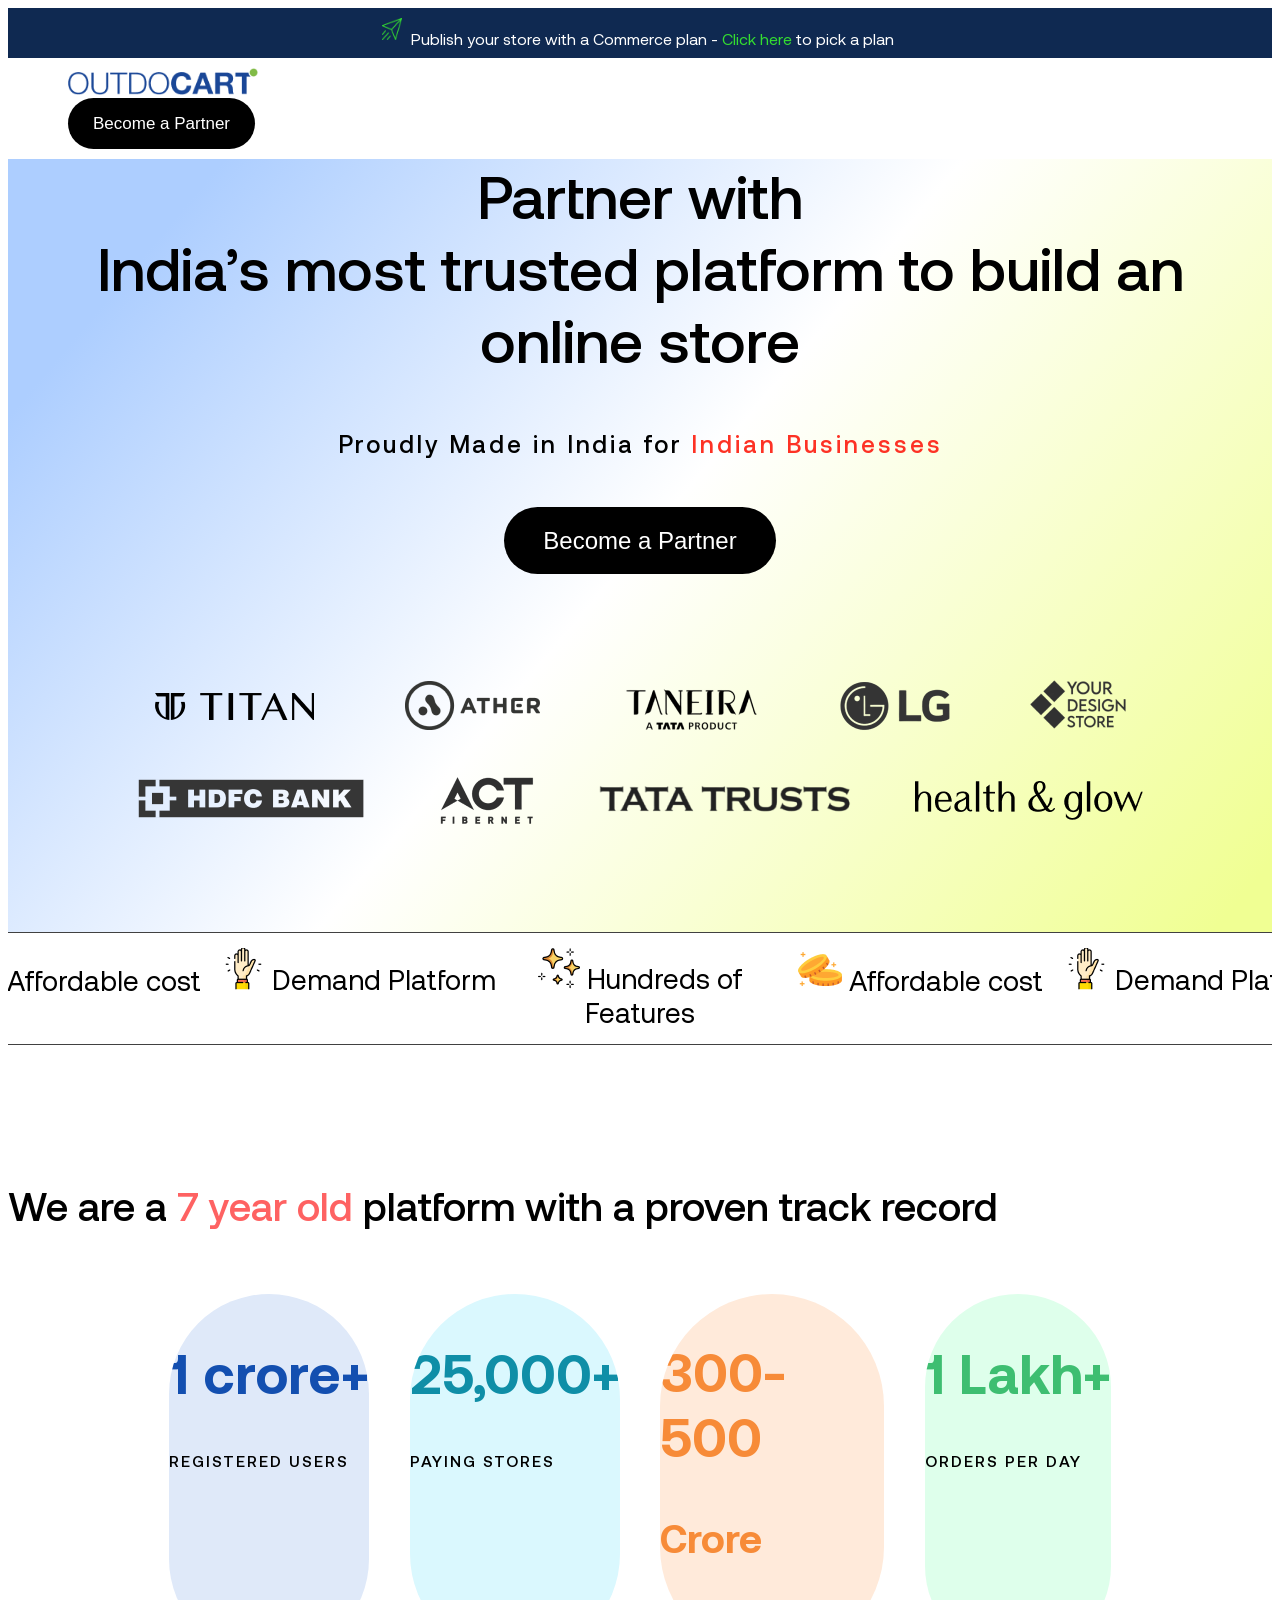
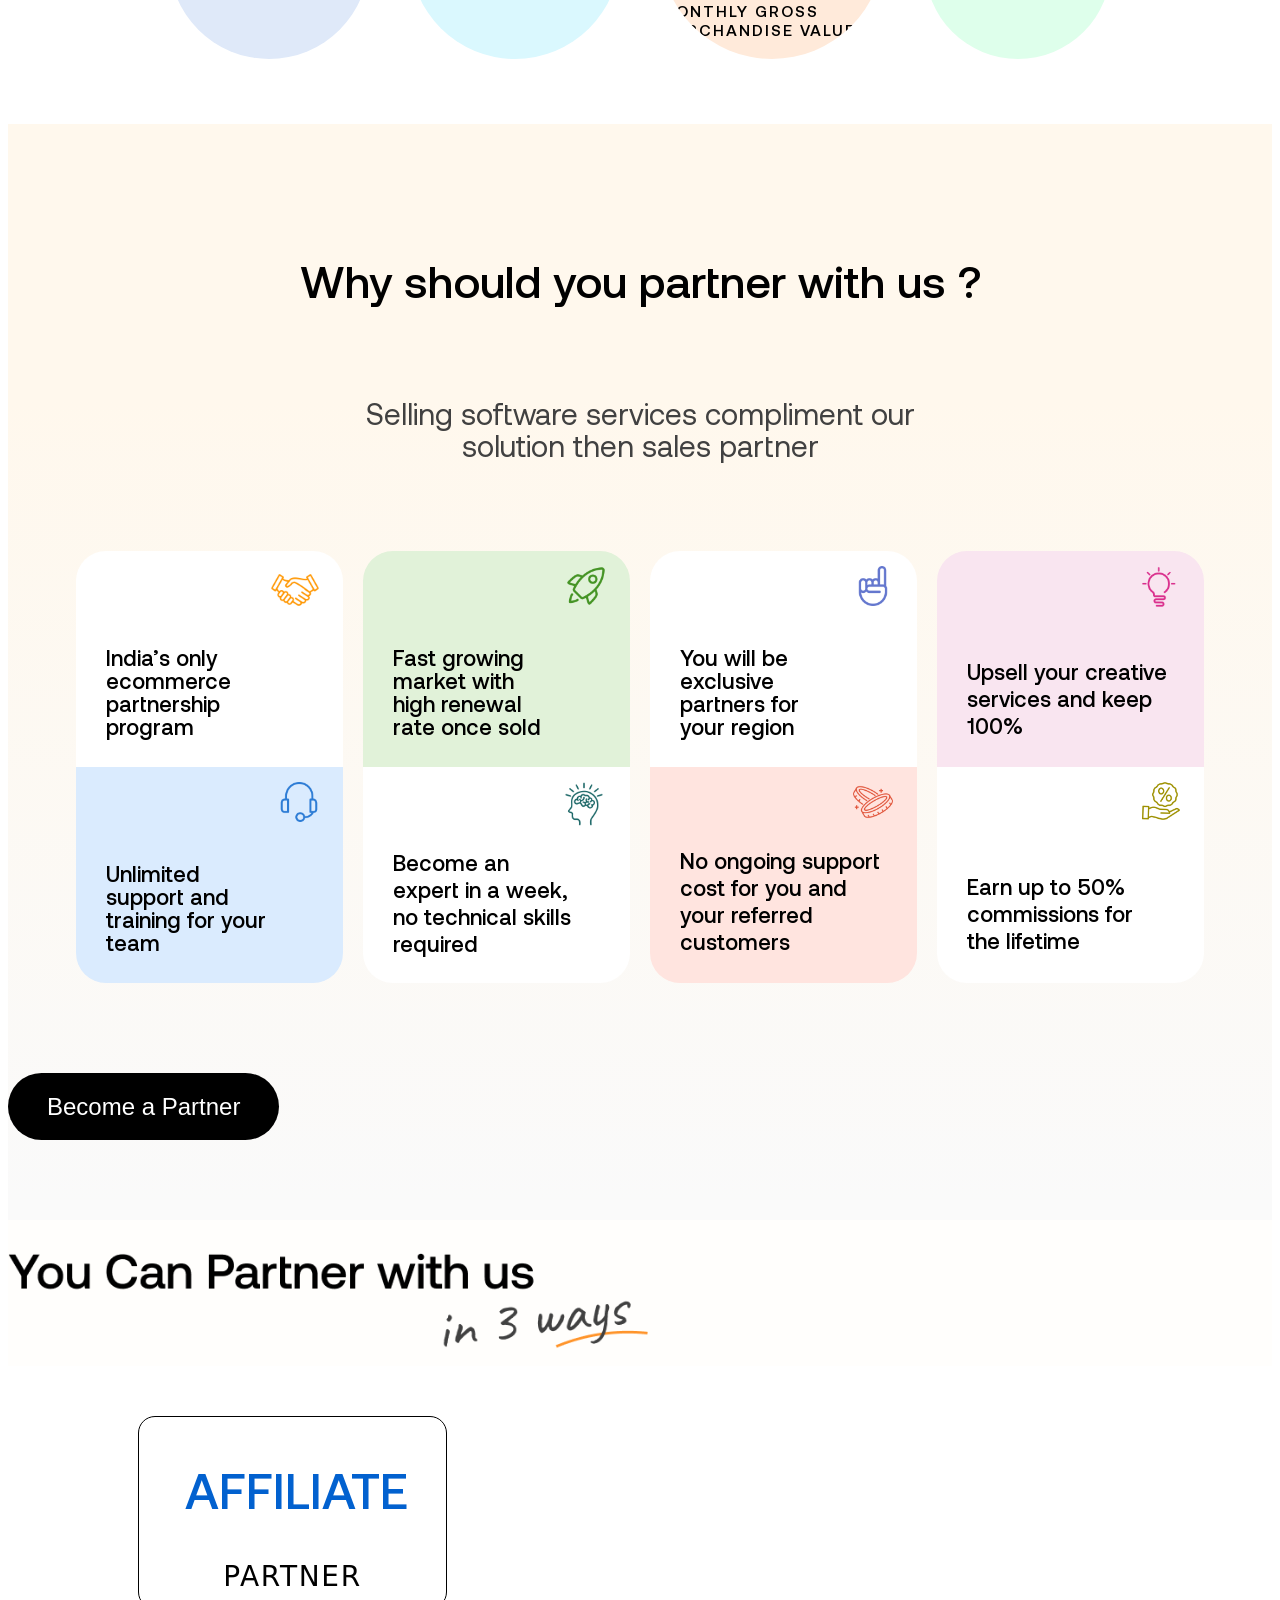
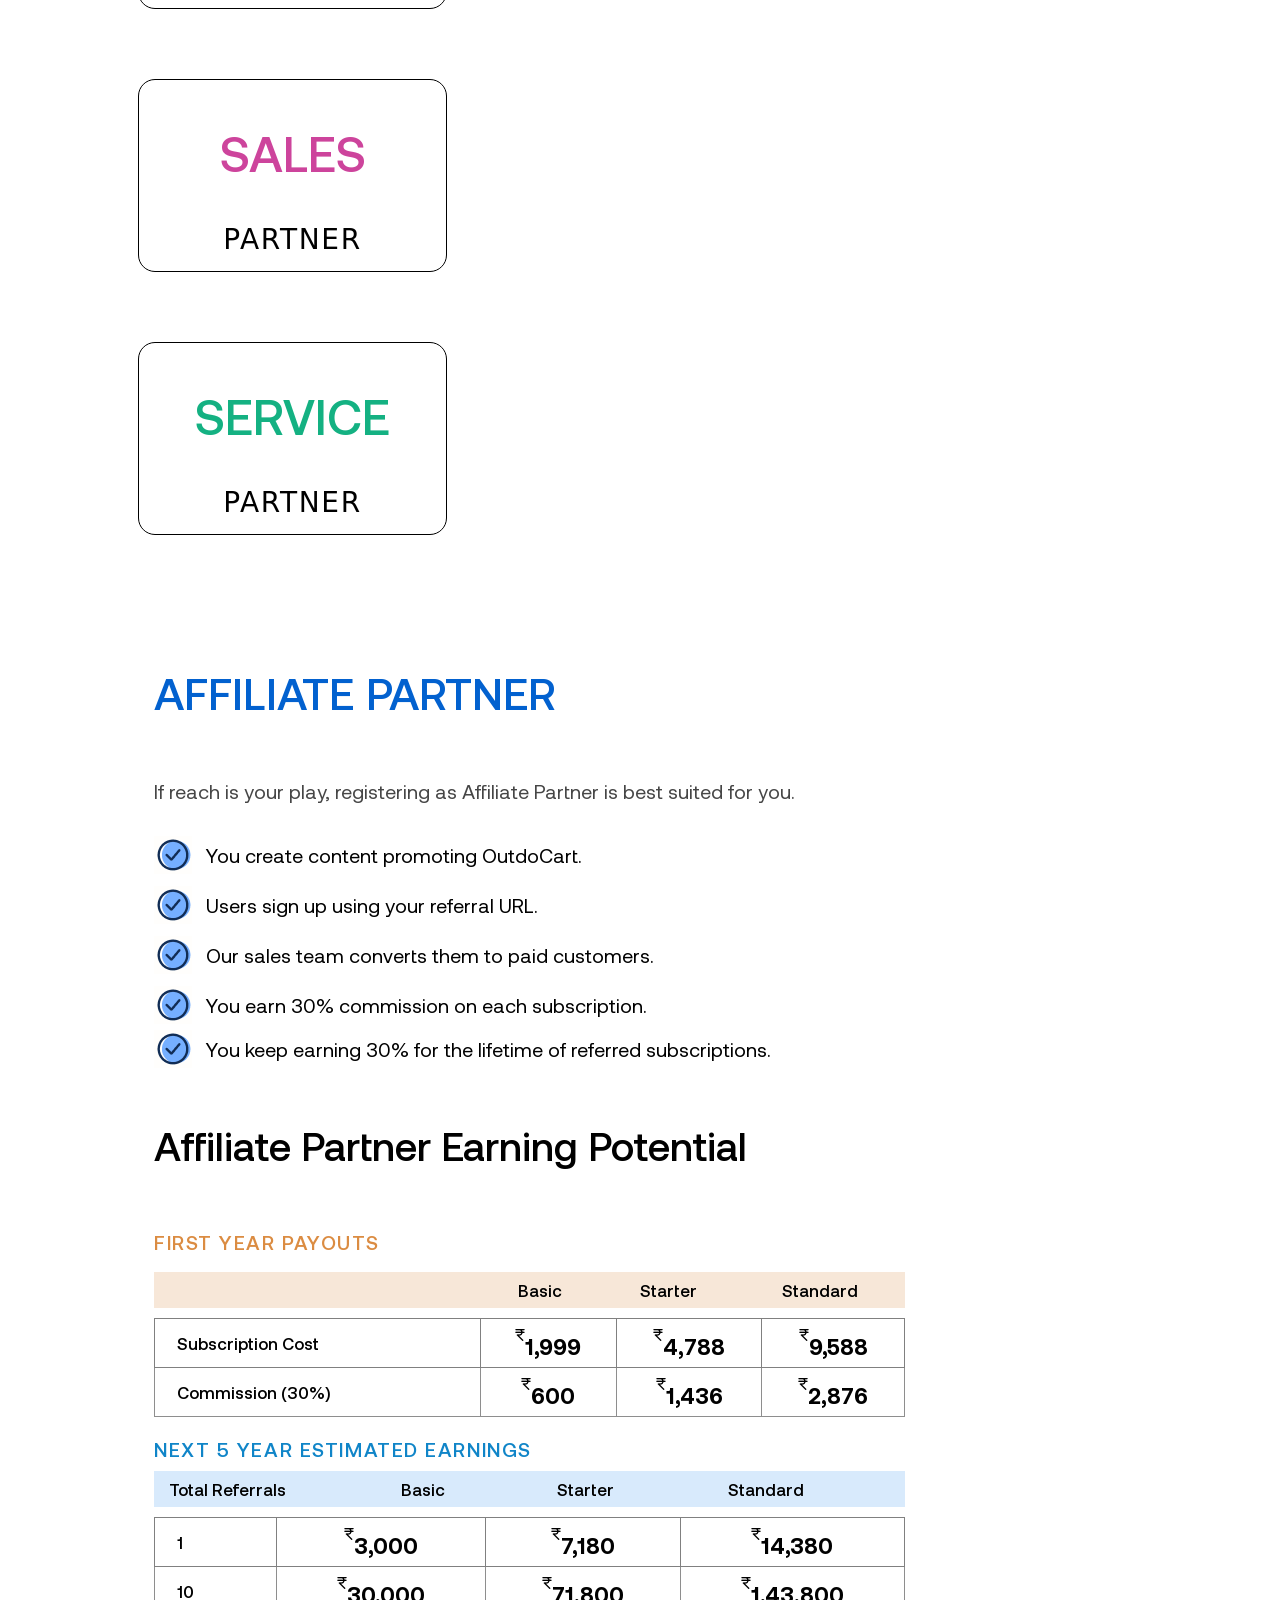
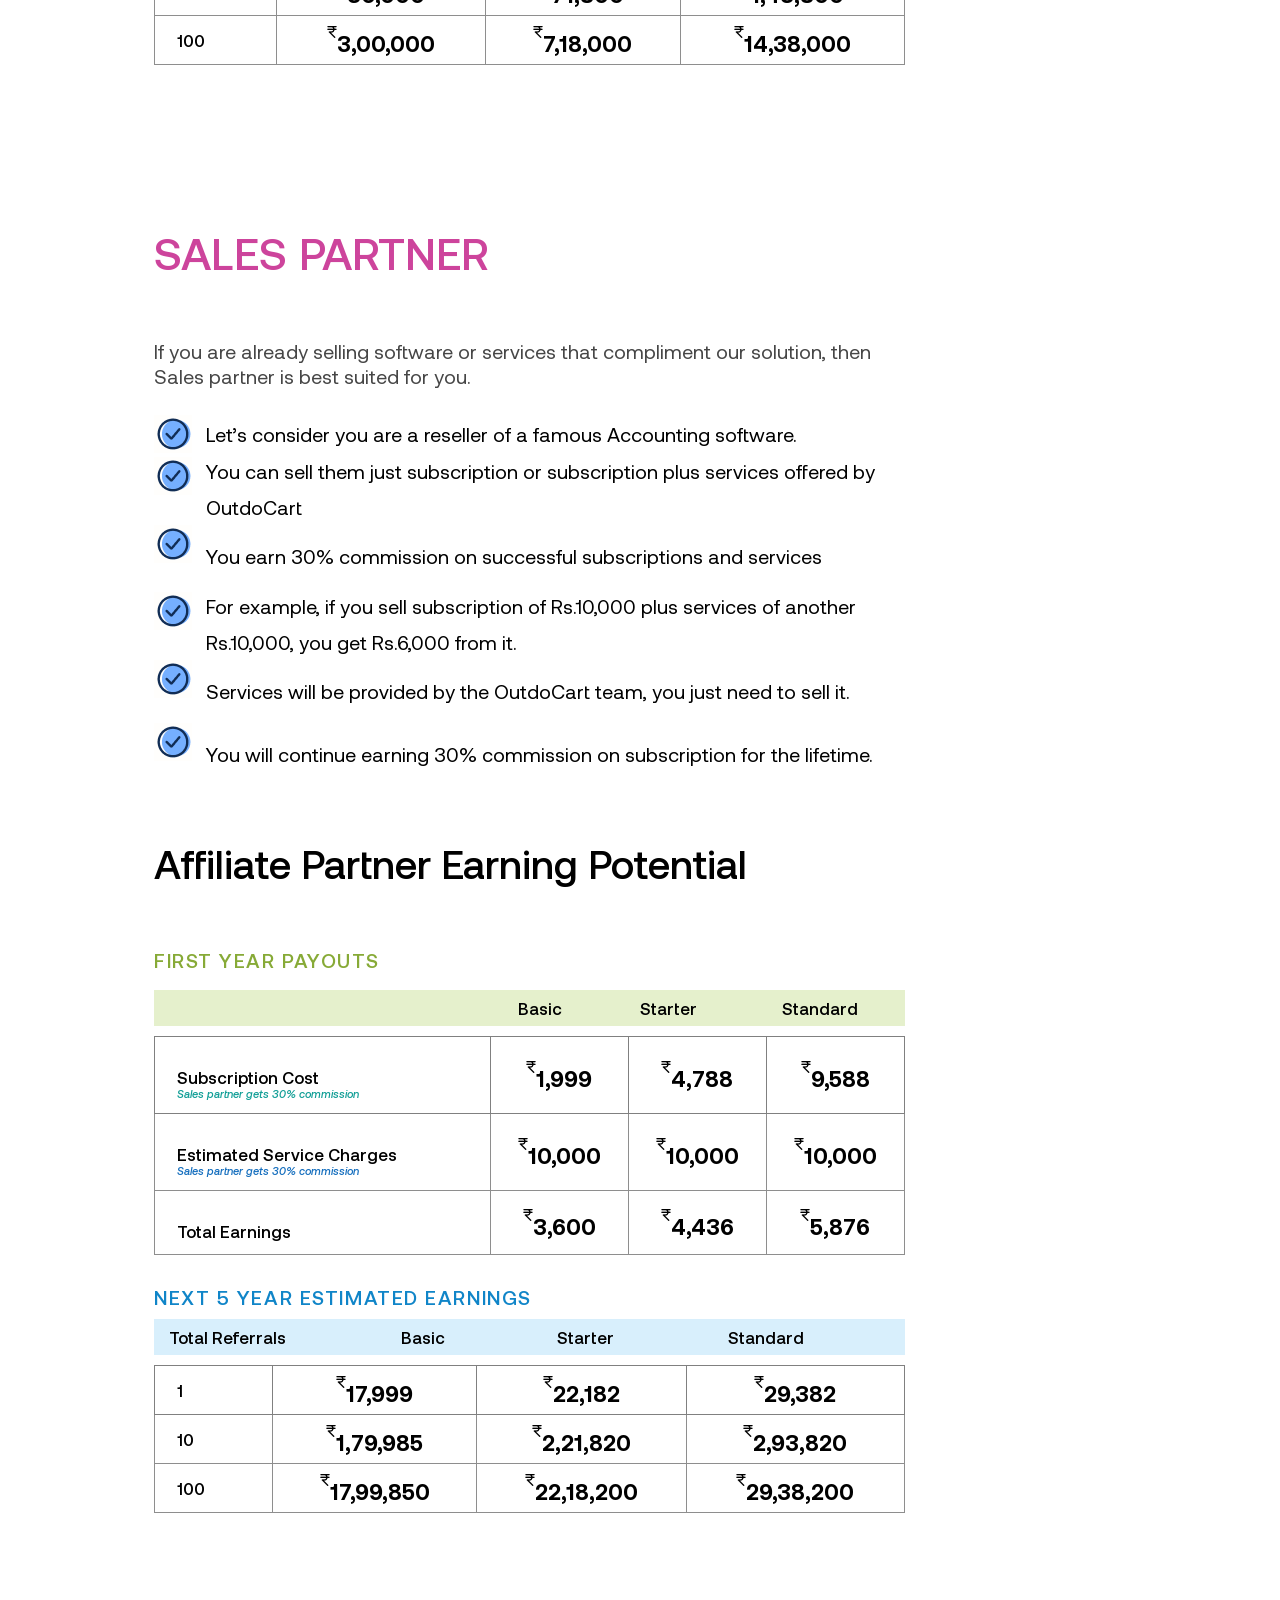
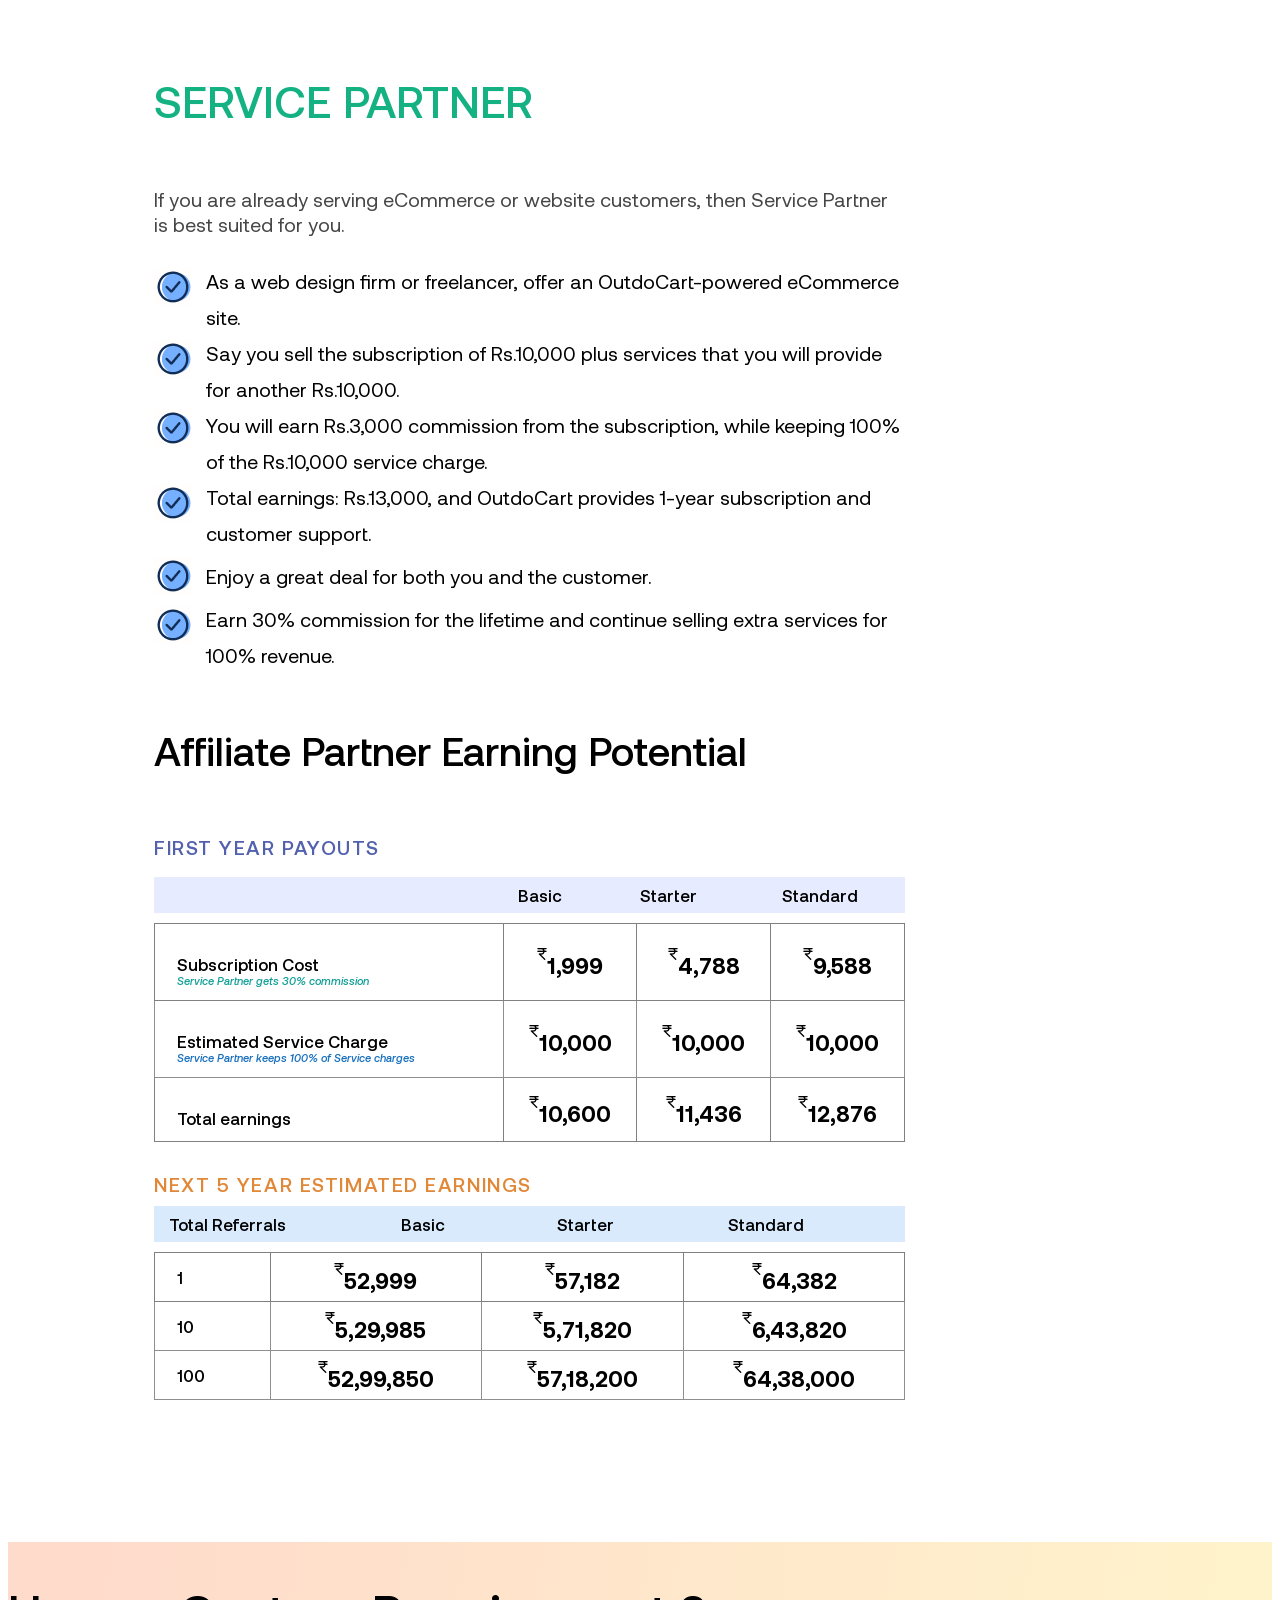
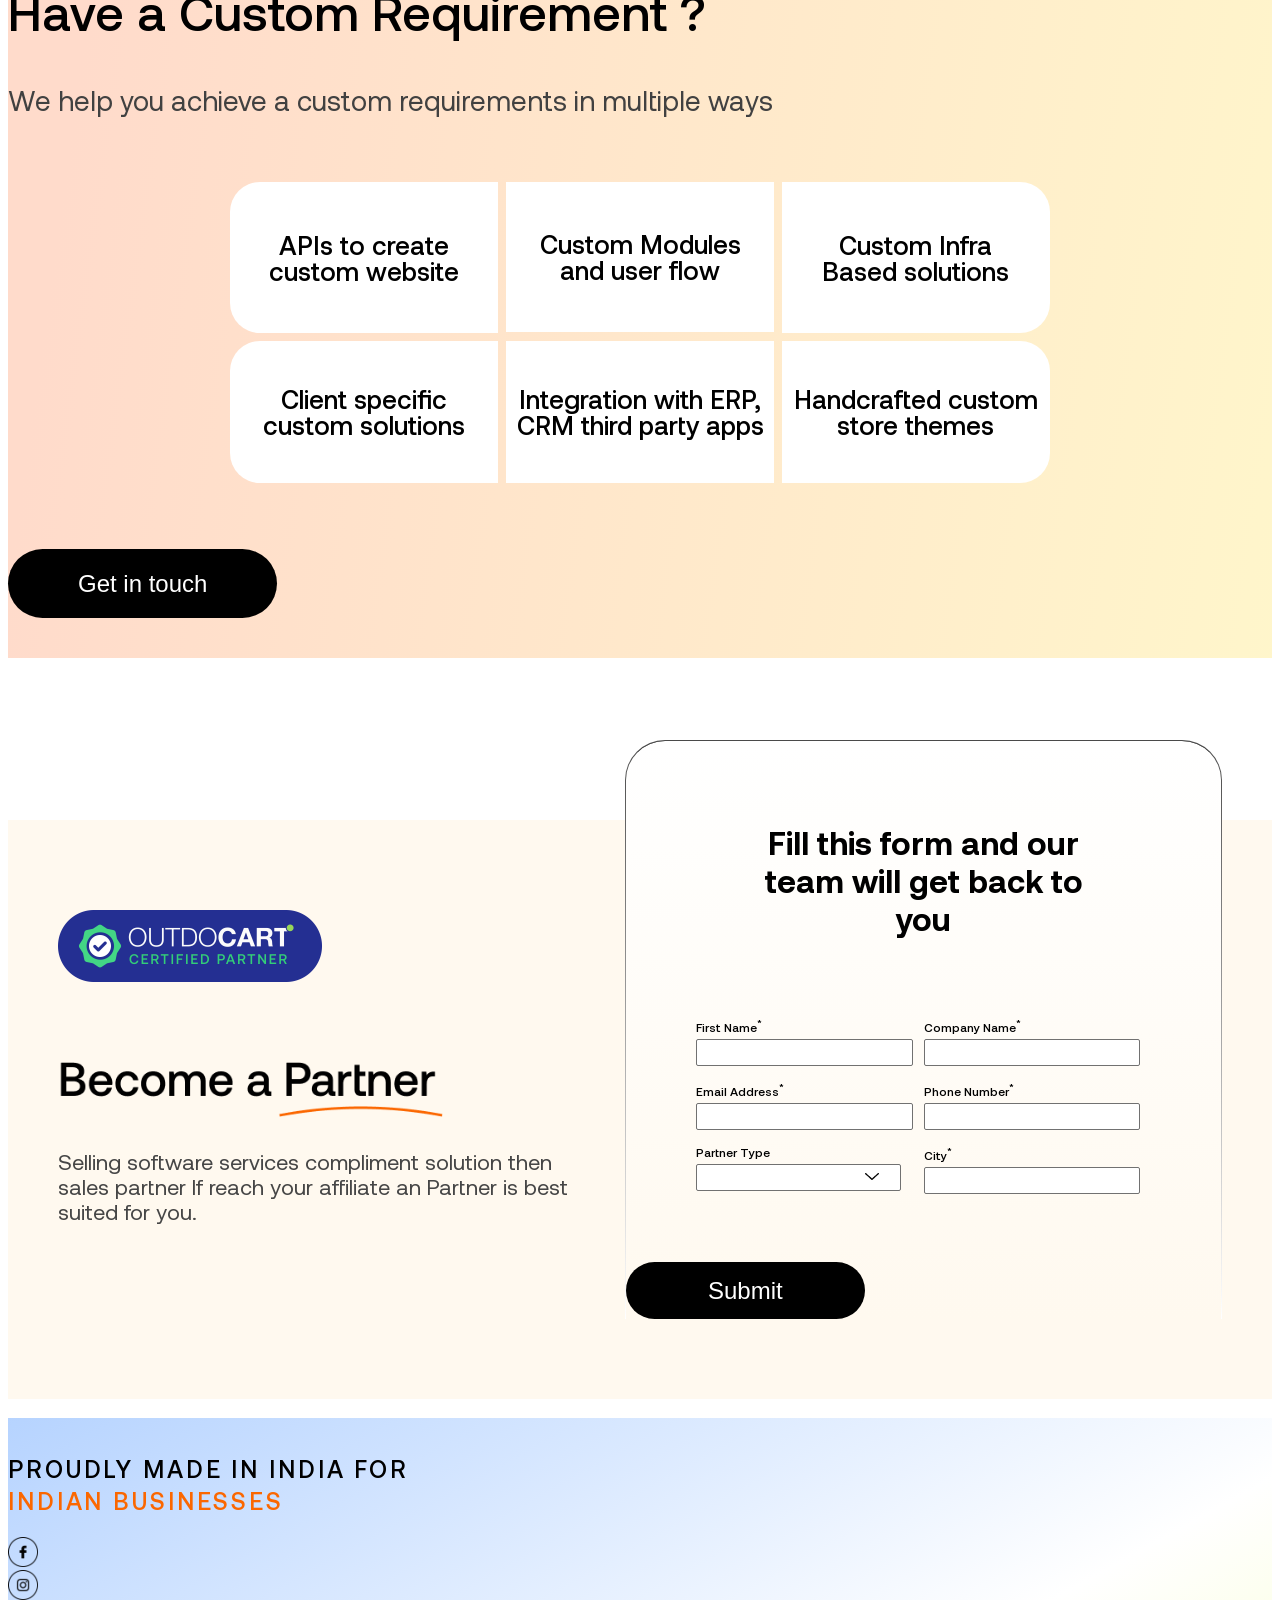
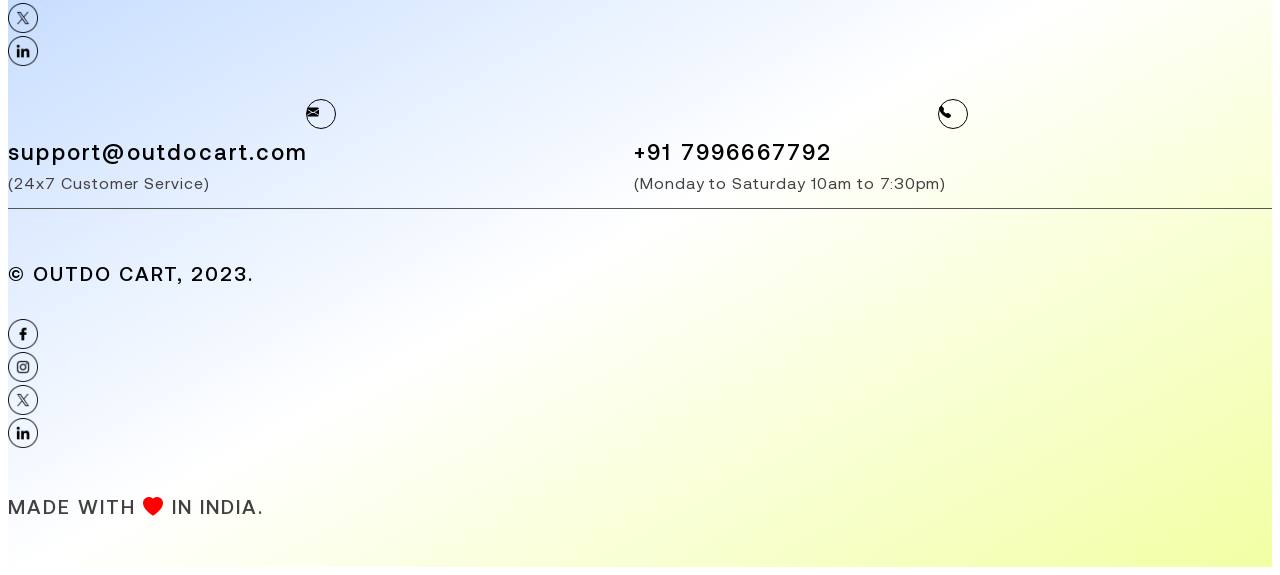
==== index.html @ 0953c03b "rename index file" ====
<!DOCTYPE html>
<html>
  <head>
    <meta charset="utf-8" />
    <meta name="viewport" content="width=device-width, initial-scale=1" />
    <title>Pricing - OUTDOCART-3</title>
    <link href="https://outdocart.com/css/bootstrap.min.css" rel="stylesheet" />
    <link
      rel="stylesheet"
      type="text/css"
      href="assets/fonts/Aeonik/Aeonik-Font.css"
    />
    <link
      href="https://fonts.googleapis.com/css2?family=Caveat:wght@400;500&display=swap"
      rel="stylesheet"
    />
    <link href="assets/css/fonts.css" rel="stylesheet" />
    <link href="assets/css/partner.css" rel="stylesheet" />
    <link
      rel="stylesheet"
      href="https://cdn.jsdelivr.net/npm/bootstrap-icons@1.10.5/font/bootstrap-icons.css"
    />
    <link
      rel="stylesheet"
      href="https://cdn.jsdelivr.net/npm/swiper@11/swiper-bundle.min.css"
    />
    <script src="https://cdnjs.cloudflare.com/ajax/libs/jquery/3.2.1/jquery.min.js"></script>

    <script
      src="https://cdn.jsdelivr.net/npm/bootstrap@5.3.2/dist/js/bootstrap.bundle.min.js"
      integrity="sha384-C6RzsynM9kWDrMNeT87bh95OGNyZPhcTNXj1NW7RuBCsyN/o0jlpcV8Qyq46cDfL"
      crossorigin="anonymous"
    ></script>
    <script src="https://outdocart.com/js/popper.min.js"></script>
    <script src="https://outdocart.com/js/bootstrap.min.js"></script>
    <script src="https://ajax.googleapis.com/ajax/libs/jquery/3.7.1/jquery.min.js"></script>
    <script src="assets/js/partner.js"></script>
  </head>

  <body class="topFlashSaleVisible">
    <header class="topBarOffer">
      <div class="container mx-auto">
        <span class="txt-cnt">
          <img src="assets/img/top-bar-icon.png" alt="" />
          Publish your store with a Commerce plan -
          <a href="#" style="color: #34de30"> Click here</a>
          to pick a plan
        </span>
        <span class="txt-cnt-2">
          <svg
            xmlns="http://www.w3.org/2000/svg"
            width="16"
            height="16"
            fill="currentColor"
            class="bi bi-send"
            viewBox="0 0 16 16"
            style="color: #34de30; margin: 0px 10px"
          >
            <path
              d="M15.854.146a.5.5 0 0 1 .11.54l-5.819 14.547a.75.75 0 0 1-1.329.124l-3.178-4.995L.643 7.184a.75.75 0 0 1 .124-1.33L15.314.037a.5.5 0 0 1 .54.11ZM6.636 10.07l2.761 4.338L14.13 2.576 6.636 10.07Zm6.787-8.201L1.591 6.602l4.339 2.76 7.494-7.493Z"
            />
          </svg>
          Publish your store -
          <a href="#" style="color: #34de30">Click here</a> to pick a plan
        </span>
      </div>
    </header>

    <section class="container mx-auto">
      <div class="headWrap">
        <div class="main-logo row justify-content-between align-items-center">
          <div class="">
            <a href="https://outdocart.com" class="logo">
              <img src="assets/img/logo.png" alt="OUTDOCART" />
            </a>
          </div>
          <a href="#">
            <button class="become-a-partner-btn">Become a Partner</button>
          </a>
        </div>
      </div>
    </section>

    <section class="text-center heros">
      <div class="banner-content container mx-auto">
        <div class="pt-md-5 pt-3">
          <h1 class="text-uppercase top-banner-content">
            Partner with <br />
            India’s most trusted platform to build an online store
          </h1>
        </div>
        <div class="banner-small-content col-lg-12 mx-auto">
          <p class="text-uppercase">
            Proudly Made in India for
            <span style="color: #fd3225">Indian Businesses</span>
          </p>
        </div>
        <div class="d-grid gap-2 d-sm-flex justify-content-sm-center">
          <button class="become-a-partner-banner-btn">Become a Partner</button>
        </div>

        <div class="sponsor-logos desktop-icons">
          <img src="assets/img/Logos.png" alt="" />
        </div>
        <div class="mobile-icons">
          <img src="assets/img/mobile-logos.png" alt="" />
        </div>
      </div>
    </section>

    <section>
      <div class="mySwiper swiper">
        <div class="swiper-wrapper">
          <div class="swiper-slide align-items-center">
            <img src="assets/img/slide (3).png" alt="" />

            <span>Demand Platform</span>
          </div>
          <div class="swiper-slide">
            <img src="assets/img/slide (2).png" alt="" />
            <span>Hundreds of Features</span>
          </div>
          <div class="swiper-slide">
            <img src="assets/img/slide (1).png" alt="" class="pl-[10px]" />
            <span>Affordable cost</span>
          </div>
          <div class="swiper-slide align-items-center">
            <img src="assets/img/slide (3).png" alt="" />

            <span>Demand Platform</span>
          </div>
          <div class="swiper-slide">
            <img src="assets/img/slide (2).png" alt="" />
            <span>Hundreds of Features</span>
          </div>
          <div class="swiper-slide">
            <img src="assets/img/slide (1).png" alt="" class="pl-[10px]" />
            <span>Affordable cost</span>
          </div>
          <div class="swiper-slide align-items-center">
            <img src="assets/img/slide (3).png" alt="" />

            <span>Demand Platform</span>
          </div>
          <div class="swiper-slide">
            <img src="assets/img/slide (2).png" alt="" />
            <span>Hundreds of Features</span>
          </div>
          <div class="swiper-slide">
            <img src="assets/img/slide (1).png" alt="" class="w-[260px]" />
            <span>Affordable cost</span>
          </div>
        </div>
      </div>
    </section>

    <section class="container mx-auto">
      <div
        class="track-record text-center main-title d-flex justify-content-center"
      >
        <h2>
          We are a <span style="color: #fe6262">7 year old</span> platform with
          a proven track record
        </h2>
      </div>
      <div class="desktop-label">
        <div class="circles d-flex justify-content-evenly">
          <div class="main-circle text-center col-3">
            <div class="circle-1 align-self-center">
              <h2>1 crore+</h2>
              <span>REGISTERED USERS</span>
            </div>
          </div>
          <div
            class="main-circle text-center col-3"
            style="background-color: #daf8fe"
          >
            <div class="circle-2 align-self-center">
              <h2>25,000+</h2>
              <span>PAYING STORES</span>
            </div>
          </div>
          <div
            class="main-circle text-center col-3"
            style="background-color: #ffeada"
          >
            <div class="circle-3 align-self-center">
              <h2>300-500</h2>
              <p>Crore</p>
              <span>monthly Gross merchandise value</span>
            </div>
          </div>
          <div
            class="main-circle text-center col-3"
            style="background-color: #deffeb"
          >
            <div class="circle-4 align-self-center">
              <h2>1 Lakh+</h2>
              <span>ORDERS PER DAY</span>
            </div>
          </div>
        </div>
      </div>

      <div class="mobile-label1">
        <div class="round-1">
          <div>
            <img src="assets/img/users.png" alt="" />
          </div>
          <div>
            <img src="assets/img/value.png" alt="" />
          </div>
        </div>
        <div class="round-2">
          <div>
            <img src="assets/img/paying-store.png" alt="" />
          </div>
          <div>
            <img src="assets/img/per-day.png" alt="" />
          </div>
        </div>
      </div>
    </section>

    <section class="main-partner-section">
      <div class="container">
        <div class="partner-content">
          <div class="partner-main">
            <h4>Why should you partner with us ?</h4>
          </div>
          <div class="partner-description">
            <p>
              Selling software services compliment our solution then sales
              partner
            </p>
          </div>
        </div>
        <div class="main-partner desktop-label">
          <div class="deal-service">
            <div class="mask-logo">
              <img src="assets/img/Mask.svg" alt="" />
            </div>
            <div class="e-commerce-content">
              <p>India’s only ecommerce partnership program</p>
            </div>
          </div>
          <div class="rocket-service">
            <div class="mask-logo">
              <img src="assets/img/rocket.svg" alt="" />
            </div>
            <div class="e-commerce-content">
              <p>Fast growing market with high renewal rate once sold</p>
            </div>
          </div>
          <div class="number-one-service">
            <div class="mask-logo">
              <img src="assets/img/one-number.svg" alt="" />
            </div>
            <div class="e-commerce-content">
              <p>You will be exclusive partners for your region</p>
            </div>
          </div>
          <div class="creative-service">
            <div class="mask-logo">
              <img src="assets/img/creative.svg" alt="" />
            </div>
            <div class="creative-content">
              <p>Upsell your creative services and keep 100%</p>
            </div>
          </div>
          <div class="support-service">
            <div class="mask-logo">
              <img src="assets/img/support.svg" alt="" />
            </div>
            <div class="e-commerce-content">
              <p>Unlimited support and training for your team</p>
            </div>
          </div>
          <div class="mindset-service">
            <div class="mask-logo">
              <img src="assets/img/mindset.svg" alt="" />
            </div>
            <div class="mindset-content">
              <p>Become an expert in a week, no technical skills required</p>
            </div>
          </div>
          <div class="coin-service">
            <div class="mask-logo">
              <img src="assets/img/coin.svg" alt="" />
            </div>
            <div class="coin-content">
              <p>No ongoing support cost for you and your referred customers</p>
            </div>
          </div>
          <div class="offer-service">
            <div class="mask-logo">
              <img src="assets/img/offer.svg" alt="" />
            </div>
            <div class="offer-content">
              <p>Earn up to 50% commissions for the lifetime</p>
            </div>
          </div>
        </div>

        <div class="mobile-label2 flex">
          <div>
            <div class="partnership-program">
              <img src="assets/img/01.png" alt="" />
            </div>
            <div class="fast-growing">
              <img src="assets/img/3.png" alt="" />
            </div>
            <div class="training">
              <img src="assets/img/5.png" alt="" />
            </div>
            <div class="coin-cost">
              <img src="assets/img/7.png" alt="" />
            </div>
          </div>
          <div>
            <div class="upsell">
              <img src="assets/img/02.png" alt="" />
            </div>
            <div class="rejoin">
              <img src="assets/img/4.png" alt="" />
            </div>
            <div class="skill">
              <img src="assets/img/6.png" alt="" />
            </div>
            <div class="commision">
              <img src="assets/img/8.png" alt="" />
            </div>
          </div>
        </div>
        <div
          class="universal-btn d-grid gap-2 d-flex justify-content-center w-100"
        >
          <button class="become-a-partner-banner-btn">Become a Partner</button>
        </div>
      </div>
    </section>

    <section>
      <div class="sticky-top main-paretner-title">
        <div class="container mx-auto d-flex justify-content-center">
          <div class="partner-title">
            <img src="assets/img/Partner.png" alt="" />
          </div>
        </div>
      </div>
      <section class="main-partner-category-outer">
        <div class="container">
          <div class="main-partner-category">
            <nav>
              <ul class="buttons">
                <li>
                  <a href="#section-1" class="active">
                    <div class="main-btn select-1">
                      <div
                        href=""
                        class="original-button d-flex justify-content-center text-center"
                      >
                        <div class="align-self-center">
                          <h2>Affiliate</h2>
                          <span>Partner</span>
                        </div>
                      </div>
                    </div></a
                  >
                </li>
                <li>
                  <a href="#section-2">
                    <div class="main-btn select-2">
                      <div class="main-btn-2">
                        <div
                          href=""
                          class="original-button d-flex justify-content-center text-center"
                        >
                          <div class="align-self-center">
                            <h2>Sales</h2>
                            <span>Partner</span>
                          </div>
                        </div>
                      </div>
                    </div></a
                  >
                </li>
                <li>
                  <a href="#section-3">
                    <div class="main-btn select-3">
                      <div class="main-btn-3">
                        <div
                          href=""
                          class="original-button d-flex justify-content-center text-center"
                        >
                          <div class="align-self-center">
                            <h2>Service</h2>
                            <span>Partner</span>
                          </div>
                        </div>
                      </div>
                    </div></a
                  >
                </li>
              </ul>
            </nav>

            <main class="main-scroll">
              <section class="section1" id="section-1">
                <div class="partner-main-heading">
                  <h1>Affiliate partner</h1>
                </div>
                <div class="main-heading-content">
                  <span
                    >If reach is your play, registering as Affiliate Partner is
                    best suited for you.</span
                  >
                </div>
                <div class="full-category">
                  <ul class="category">
                    <li>
                      <img src="assets/img/success.png" alt="" />
                      You create content promoting OutdoCart.
                    </li>
                    <li>
                      <img src="assets/img/success.png" alt="" />
                      Users sign up using your referral URL.
                    </li>
                    <li>
                      <img src="assets/img/success.png" alt="" />
                      Our sales team converts them to paid customers.
                    </li>
                    <li>
                      <img src="assets/img/success.png" alt="" />
                      You earn 30% commission on each subscription.
                    </li>
                    <li>
                      <img src="assets/img/success.png" alt="" />
                      <span
                        >You keep earning 30% for the lifetime of referred
                        subscriptions.</span
                      >
                    </li>
                  </ul>
                </div>
                <div class="Potential-heading">
                  <h1>Affiliate Partner Earning Potential</h1>
                  <span>FIRST YEAR PAYOUTS</span>
                </div>

                <table>
                  <tr class="table-heading">
                    <th colspan="2" class="column1 table-top">Basic</th>
                    <th class="table-top">Starter</th>
                    <th class="table-top">Standard</th>
                  </tr>
                </table>
                <table>
                  <tr class="main-data">
                    <td class="table-heading main-data main-data-name">
                      Subscription Cost
                    </td>
                    <td class="table-data main-data">
                      <img src="assets/img/rupees.png" alt="" />1,999
                    </td>
                    <td class="table-data main-data">
                      <img src="assets/img/rupees.png" alt="" />4,788
                    </td>
                    <td class="table-data main-data">
                      <img src="assets/img/rupees.png" alt="" />9,588
                    </td>
                  </tr>
                  <tr>
                    <td class="table-heading main-data-name">
                      Commission (30%)
                    </td>
                    <td class="table-data">
                      <img src="assets/img/rupees.png" alt="" />600
                    </td>
                    <td class="table-data">
                      <img src="assets/img/rupees.png" alt="" />1,436
                    </td>
                    <td class="table-data">
                      <img src="assets/img/rupees.png" alt="" />2,876
                    </td>
                  </tr>
                </table>
                <div class="estimated">
                  <span>NEXT 5 YEAR ESTIMATED EARNINGS</span>
                </div>
                <div class="table2">
                  <table>
                    <tr class="table-heading">
                      <th class="table2-top">Total Referrals</th>
                      <th class="table2-top">Basic</th>
                      <th class="table2-top">Starter</th>
                      <th class="table2-top">Standard</th>
                    </tr>
                  </table>
                  <table>
                    <tr class="main-data">
                      <td class="table-heading main-data main-data-name">1</td>
                      <td class="table-data main-data">
                        <img src="assets/img/rupees.png" alt="" />3,000
                      </td>
                      <td class="table-data main-data">
                        <img src="assets/img/rupees.png" alt="" />7,180
                      </td>
                      <td class="table-data main-data">
                        <img src="assets/img/rupees.png" alt="" />14,380
                      </td>
                    </tr>
                    <tr>
                      <td class="table-heading main-data-name">10</td>
                      <td class="table-data">
                        <img src="assets/img/rupees.png" alt="" />30,000
                      </td>
                      <td class="table-data">
                        <img src="assets/img/rupees.png" alt="" />71,800
                      </td>
                      <td class="table-data">
                        <img src="assets/img/rupees.png" alt="" />1,43,800
                      </td>
                    </tr>
                    <tr>
                      <td class="table-heading main-data-name">100</td>
                      <td class="table-data">
                        <img src="assets/img/rupees.png" alt="" />3,00,000
                      </td>
                      <td class="table-data">
                        <img src="assets/img/rupees.png" alt="" />7,18,000
                      </td>
                      <td class="table-data">
                        <img src="assets/img/rupees.png" alt="" />14,38,000
                      </td>
                    </tr>
                  </table>
                </div>
              </section>
              <section class="section2" id="section-2">
                <div class="main-heading">
                  <h1>SALES partner</h1>
                </div>
                <div class="main-heading-content">
                  <span
                    >If you are already selling software or services that
                    compliment our solution, then Sales partner is best suited
                    for you.</span
                  >
                </div>
                <div class="full-category">
                  <ul class="category">
                    <li>
                      <img src="assets/img/success.png" alt="" />
                      <span
                        >Let’s consider you are a reseller of a famous
                        Accounting software.</span
                      >
                    </li>
                    <li>
                      <img class="sales" src="assets/img/success.png" alt="" />
                      <span
                        >You can sell them just subscription or subscription
                        plus services offered by OutdoCart</span
                      >
                    </li>
                    <li>
                      <img class="sales" src="assets/img/success.png" alt="" />
                      <span
                        >You earn 30% commission on successful subscriptions and
                        services</span
                      >
                    </li>
                    <li>
                      <img class="sales" src="assets/img/success.png" alt="" />
                      <span
                        >For example, if you sell subscription of Rs.10,000 plus
                        services of another Rs.10,000, you get Rs.6,000 from
                        it.</span
                      >
                    </li>
                    <li>
                      <img class="sales" src="assets/img/success.png" alt="" />
                      <span
                        >Services will be provided by the OutdoCart team, you
                        just need to sell it.</span
                      >
                    </li>
                    <li>
                      <img class="sales" src="assets/img/success.png" alt="" />
                      <span
                        >You will continue earning 30% commission on
                        subscription for the lifetime.</span
                      >
                    </li>
                  </ul>
                </div>
                <div class="sale-Potential-heading">
                  <h1>Affiliate Partner Earning Potential</h1>
                  <span>FIRST YEAR PAYOUTS</span>
                </div>

                <table>
                  <tr class="table-heading">
                    <th colspan="2" class="column1 sale-table-top">Basic</th>
                    <th class="sale-table-top">Starter</th>
                    <th class="sale-table-top">Standard</th>
                  </tr>
                </table>
                <table>
                  <tr class="main-data">
                    <td class="table-heading main-data main-data-title">
                      <ul>
                        <li class="commission-heading">Subscription Cost</li>
                        <li class="commission">
                          Sales partner gets 30% commission
                        </li>
                      </ul>
                    </td>
                    <td class="table-data main-data">
                      <img src="assets/img/rupees.png" alt="" />1,999
                    </td>
                    <td class="table-data main-data">
                      <img src="assets/img/rupees.png" alt="" />4,788
                    </td>
                    <td class="table-data main-data">
                      <img src="assets/img/rupees.png" alt="" />9,588
                    </td>
                  </tr>
                  <tr class="main-data">
                    <td class="table-heading main-data-title">
                      <ul>
                        <li class="commission-heading">
                          Estimated Service Charges
                        </li>
                        <li class="commission-2">
                          Sales partner gets 30% commission
                        </li>
                      </ul>
                    </td>
                    <td class="table-data">
                      <img src="assets/img/rupees.png" alt="" />10,000
                    </td>
                    <td class="table-data">
                      <img src="assets/img/rupees.png" alt="" />10,000
                    </td>
                    <td class="table-data">
                      <img src="assets/img/rupees.png" alt="" />10,000
                    </td>
                  </tr>
                  <tr class="main-data">
                    <td class="table-heading main-data-title">
                      <ul>
                        <li>Total Earnings</li>
                      </ul>
                    </td>
                    <td class="table-data">
                      <img src="assets/img/rupees.png" alt="" />3,600
                    </td>
                    <td class="table-data">
                      <img src="assets/img/rupees.png" alt="" />4,436
                    </td>
                    <td class="table-data">
                      <img src="assets/img/rupees.png" alt="" />5,876
                    </td>
                  </tr>
                </table>
                <div class="sale-estimated">
                  <span>NEXT 5 YEAR ESTIMATED EARNINGS</span>
                </div>
                <div class="table2">
                  <table>
                    <tr class="table-heading">
                      <th class="sale-table2-top">Total Referrals</th>
                      <th class="sale-table2-top">Basic</th>
                      <th class="sale-table2-top">Starter</th>
                      <th class="sale-table2-top">Standard</th>
                    </tr>
                  </table>
                  <table>
                    <tr class="main-data">
                      <td class="table-heading main-data main-data-name">1</td>
                      <td class="table-data main-data">
                        <img src="assets/img/rupees.png" alt="" />17,999
                      </td>
                      <td class="table-data main-data">
                        <img src="assets/img/rupees.png" alt="" />22,182
                      </td>
                      <td class="table-data main-data">
                        <img src="assets/img/rupees.png" alt="" />29,382
                      </td>
                    </tr>
                    <tr>
                      <td class="table-heading main-data-name">10</td>
                      <td class="table-data">
                        <img src="assets/img/rupees.png" alt="" />1,79,985
                      </td>
                      <td class="table-data">
                        <img src="assets/img/rupees.png" alt="" />2,21,820
                      </td>
                      <td class="table-data">
                        <img src="assets/img/rupees.png" alt="" />2,93,820
                      </td>
                    </tr>
                    <tr>
                      <td class="table-heading main-data-name">100</td>
                      <td class="table-data">
                        <img src="assets/img/rupees.png" alt="" />17,99,850
                      </td>
                      <td class="table-data">
                        <img src="assets/img/rupees.png" alt="" />22,18,200
                      </td>
                      <td class="table-data">
                        <img src="assets/img/rupees.png" alt="" />29,38,200
                      </td>
                    </tr>
                  </table>
                </div>
              </section>
              <section class="section3" id="section-3">
                <div class="service-main-heading">
                  <h1>SERVICE partner</h1>
                </div>
                <div class="main-heading-content">
                  <span
                    >If you are already serving eCommerce or website customers,
                    then Service Partner is best suited for you.</span
                  >
                </div>
                <div class="full-category">
                  <ul class="category">
                    <li>
                      <img class="sales" src="assets/img/success.png" alt="" />
                      <span
                        >As a web design firm or freelancer, offer an
                        OutdoCart-powered eCommerce site.</span
                      >
                    </li>
                    <li>
                      <img class="sales" src="assets/img/success.png" alt="" />
                      <span
                        >Say you sell the subscription of Rs.10,000 plus
                        services that you will provide for another
                        Rs.10,000.</span
                      >
                    </li>
                    <li>
                      <img class="sales1" src="assets/img/success.png" alt="" />
                      <span
                        >You will earn Rs.3,000 commission from the
                        subscription, while keeping 100% of the Rs.10,000
                        service charge.</span
                      >
                    </li>
                    <li>
                      <img class="sales" src="assets/img/success.png" alt="" />
                      <span
                        >Total earnings: Rs.13,000, and OutdoCart provides
                        1-year subscription and customer support.</span
                      >
                    </li>
                    <li>
                      <img src="assets/img/success.png" alt="" />
                      Enjoy a great deal for both you and the customer.
                    </li>
                    <li>
                      <img class="sales" src="assets/img/success.png" alt="" />
                      <span
                        >Earn 30% commission for the lifetime and continue
                        selling extra services for 100% revenue.</span
                      >
                    </li>
                  </ul>
                </div>
                <div class="service-Potential-heading">
                  <h1>Affiliate Partner Earning Potential</h1>
                  <span>FIRST YEAR PAYOUTS</span>
                </div>

                <table>
                  <tr class="table-heading">
                    <th colspan="2" class="column1 service-table-top">Basic</th>
                    <th class="service-table-top">Starter</th>
                    <th class="service-table-top">Standard</th>
                  </tr>
                </table>
                <table>
                  <tr class="main-data">
                    <td class="table-heading main-data main-data-title">
                      <ul>
                        <li class="commission-heading">Subscription Cost</li>
                        <li class="commission">
                          Service Partner gets 30% commission
                        </li>
                      </ul>
                    </td>
                    <td class="table-data main-data">
                      <img src="assets/img/rupees.png" alt="" />1,999
                    </td>
                    <td class="table-data main-data">
                      <img src="assets/img/rupees.png" alt="" />4,788
                    </td>
                    <td class="table-data main-data">
                      <img src="assets/img/rupees.png" alt="" />9,588
                    </td>
                  </tr>
                  <tr class="main-data">
                    <td class="table-heading main-data-title">
                      <ul>
                        <li class="commission-heading">
                          Estimated Service Charge
                        </li>
                        <li class="commission-2">
                          Service Partner keeps 100% of Service charges
                        </li>
                      </ul>
                    </td>
                    <td class="table-data">
                      <img src="assets/img/rupees.png" alt="" />10,000
                    </td>
                    <td class="table-data">
                      <img src="assets/img/rupees.png" alt="" />10,000
                    </td>
                    <td class="table-data">
                      <img src="assets/img/rupees.png" alt="" />10,000
                    </td>
                  </tr>
                  <tr class="main-data">
                    <td class="table-heading main-data main-data-title">
                      <ul>
                        <li>Total earnings</li>
                      </ul>
                    </td>
                    <td class="table-data main-data">
                      <img src="assets/img/rupees.png" alt="" />10,600
                    </td>
                    <td class="table-data main-data">
                      <img src="assets/img/rupees.png" alt="" />11,436
                    </td>
                    <td class="table-data main-data">
                      <img src="assets/img/rupees.png" alt="" />12,876
                    </td>
                  </tr>
                </table>
                <div class="service-estimated">
                  <span>NEXT 5 YEAR ESTIMATED EARNINGS</span>
                </div>
                <div class="table2">
                  <table>
                    <tr class="table-heading">
                      <th class="table2-top">Total Referrals</th>
                      <th class="table2-top">Basic</th>
                      <th class="table2-top">Starter</th>
                      <th class="table2-top">Standard</th>
                    </tr>
                  </table>
                  <table>
                    <tr class="main-data">
                      <td class="table-heading main-data main-data-name">1</td>
                      <td class="table-data main-data">
                        <img src="assets/img/rupees.png" alt="" />52,999
                      </td>
                      <td class="table-data main-data">
                        <img src="assets/img/rupees.png" alt="" />57,182
                      </td>
                      <td class="table-data main-data">
                        <img src="assets/img/rupees.png" alt="" />64,382
                      </td>
                    </tr>
                    <tr>
                      <td class="table-heading main-data-name">10</td>
                      <td class="table-data">
                        <img src="assets/img/rupees.png" alt="" />5,29,985
                      </td>
                      <td class="table-data">
                        <img src="assets/img/rupees.png" alt="" />5,71,820
                      </td>
                      <td class="table-data">
                        <img src="assets/img/rupees.png" alt="" />6,43,820
                      </td>
                    </tr>
                    <tr>
                      <td class="table-heading main-data-name">100</td>
                      <td class="table-data">
                        <img src="assets/img/rupees.png" alt="" />52,99,850
                      </td>
                      <td class="table-data">
                        <img src="assets/img/rupees.png" alt="" />57,18,200
                      </td>
                      <td class="table-data">
                        <img src="assets/img/rupees.png" alt="" />64,38,000
                      </td>
                    </tr>
                  </table>
                </div>
              </section>
            </main>
          </div>
        </div>
      </section>
    </section>

    <section class="requirement">
      <div class="container mx-auto">
        <div class="req-title d-flex justify-content-center text-center">
          <div>
            <h2>Have a Custom Requirement ?</h2>
            <p>We help you achieve a custom requirements in multiple ways</p>
          </div>
        </div>
        <div class="main-req-box grid">
          <div class="custom-box d-flex justify-content-center col-lg-4">
            <p>APIs to create custom website</p>
          </div>
          <div class="modules-box col-lg-4">
            <p>Custom Modules and user flow</p>
          </div>
          <div class="infra-box col-lg-4">
            <p>Custom Infra Based solutions</p>
          </div>
          <div class="client-box col-lg-4">
            <p>Client specific custom solutions</p>
          </div>
          <div class="integration-box col-lg-4">
            <p>Integration with ERP, CRM third party apps</p>
          </div>
          <div class="handcrafted-box col-lg-4">
            <p>Handcrafted custom store themes</p>
          </div>
        </div>
        <div
          class="requirement-btn d-grid gap-2 d-flex justify-content-center w-100"
        >
          <button class="form-btn">Get in touch</button>
        </div>
      </div>
    </section>

    <section>
      <div class="bg-form">
        <div class="container">
          <div class="bg-form-inner">
            <div class="main-bg-form">
              <div class="bg-form-icon flex">
                <div
                  class="universal-btn d-grid gap-2 d-sm-flex justify-content-sm-left w-100"
                >
                  <div class="become-a-partner flex items-center">
                    <img src="assets/img/certified-img.png" alt="" />
                  </div>
                </div>
              </div>
              <div class="bg-form-content">
                <img src="assets/img/become-partner.png" alt="" />
                <p>
                  Selling software services compliment solution then sales
                  partner If reach your affiliate an Partner is best suited for
                  you.
                </p>
              </div>
            </div>
            <div class="main-form">
              <div>
                <div class="form-heading">
                  <h1>Fill this form and our team will get back to you</h1>
                </div>
                <div>
                  <!-- <form class="main-form-group" action="#" method="post">
                    <div class="form-group">
                      <label for="first-name" class="desktop-label"
                        >First Name<sup>*</sup></label
                      >
                      <label for="first-name" class="mobile-label"
                        >Name<sup>*</sup></label
                      >
                      <input
                        type="text"
                        id="first-name"
                        name="first-name"
                        required
                      />
                    </div>
                    <div class="form-group">
                      <label for="company-name">Company Name<sup>*</sup></label>
                      <input
                        type="text"
                        id="company-name"
                        name="company-name"
                        required
                      />
                    </div>
                    <div class="form-group">
                      <label for="email">Email Address<sup>*</sup></label>
                      <input type="email" id="email" name="email" required />
                    </div>
                    <div class="form-group">
                      <label for="phone">Phone Number<sup>*</sup></label>
                      <input type="tel" id="phone" name="phone" required />
                    </div>
                    <div class="form-group">
                      <label for="partner-type">Partner Type</label>
                      <select class="partner-type">
                        <option value="Reseller">Reseller</option>
                        <option value="Distributor">Distributor</option>
                        <option value="Consultant">Consultant</option>
                        <option value="Other">Other</option>
                      </select>
                    </div>
                    <div class="form-group">
                      <label for="city">City<sup>*</sup></label>
                      <input type="text" id="city" name="city" required />
                    </div>
                  </form> -->
                  <form class="main-form-group" action="#" method="post">
                    <div class="form-group">
                      <label for="first-name" class="mobile-label"
                        >Name<sup>*</sup></label
                      >
                      <label for="firstName" class="desktop-label"
                        >First Name<sup>*</sup></label
                      >
                      <input
                        type="text"
                        id="firstName"
                        name="firstName"
                        required
                      />
                    </div>

                    <div class="form-group">
                      <label for="companyName">Company Name<sup>*</sup></label>
                      <input type="text" id="companyName" name="companyName" />
                    </div>

                    <div class="form-group">
                      <label for="email">Email Address<sup>*</sup></label>
                      <input type="email" id="email" name="email" required />
                    </div>

                    <div class="form-group">
                      <label for="phoneNumber">Phone Number<sup>*</sup></label>
                      <input type="tel" id="phoneNumber" name="phoneNumber" />
                    </div>

                    <div class="form-group">
                      <label for="partnerType">Partner Type</label>
                      <div class="select-arrow">
                        <select
                          id="partnerType"
                          name="partnerType"
                          placeholder=""
                        >
                          <option value="select"></option>
                          <option value="affiliate">Affiliate</option>
                          <option value="reseller">Reseller</option>
                          <option value="distributor">Distributor</option>
                          <option value="other">Other</option>
                        </select>
                        <span class="arrow"
                          ><img src="assets/img/select.png" alt=""
                        /></span>
                        <!-- Unicode character for down arrow -->
                      </div>
                    </div>
                    <div class="form-group">
                      <label for="phoneNumber">City<sup>*</sup></label>
                      <input type="tel" id="phoneNumber" name="phoneNumber" />
                    </div>
                  </form>
                </div>
                <div
                  class="universal-form-btn d-grid gap-1 d-flex justify-content-center w-100"
                >
                  <button class="partner-form-btn">Submit</button>
                </div>
              </div>
            </div>
          </div>
        </div>
      </div>
    </section>

    <footer>
      <div class="container mx-auto">
        <div class="footer-title d-flex justify-content-center text-center">
          <h2>
            Proudly Made in India for <br />
            <span style="color: #fb6700">Indian Businesses</span>
          </h2>
        </div>

        <div class="d-sm-none d-flex main-icone">
          <div class="footer-icon1">
            <img src="assets/img/FB.png" alt="" />
          </div>
          <div class="footer-icon2">
            <img src="assets/img/Instagram.png" alt="" />
          </div>
          <div class="footer-icon3">
            <img src="assets/img/Twitter.png" alt="" />
          </div>
          <div class="footer-icon4">
            <img src="assets/img/Linked-in.png" alt="" />
          </div>
        </div>
        <div class="contact">
          <div class="text-center">
            <div class="d-flex justify-content-center">
              <div class="icon">
                <i class="bi bi-envelope-fill" style="font-size: 12px"></i>
              </div>
            </div>
            <h2>support@outdocart.com</h2>
            <p>(24x7 Customer Service)</p>
          </div>
          <div class="text-center">
            <div class="d-flex justify-content-center">
              <div class="icon">
                <i class="bi bi-telephone-fill" style="font-size: 12px"></i>
              </div>
            </div>
            <h2>+91 7996667792</h2>
            <p>(Monday to Saturday 10am to 7:30pm)</p>
          </div>
        </div>
      </div>
      <div class="b-line"></div>
      <div class="footer-end d-flex justify-content-around align-items-center">
        <h5>© OUTDO CART, 2023.</h5>
        <div class="d-sm-flex d-none main-icone">
          <div class="footer-icon1">
            <img src="assets/img/FB.png" alt="" />
          </div>
          <div class="footer-icon2">
            <img src="assets/img/Instagram.png" alt="" />
          </div>
          <div class="footer-icon3">
            <img src="assets/img/Twitter.png" alt="" />
          </div>
          <div class="footer-icon4">
            <img src="assets/img/Linked-in.png" alt="" />
          </div>
        </div>
        <h5 style="color: #414141">
          MADE WITH <i class="bi bi-heart-fill" style="color: red"></i> IN
          INDIA.
        </h5>
      </div>
    </footer>

    <script src="https://code.jquery.com/jquery-3.6.0.min.js"></script>
    <script src="https://cdn.jsdelivr.net/npm/swiper@11/swiper-bundle.min.js"></script>

    <script>
      <!-- Initialize Swiper -->
      var swiper = new Swiper(".mySwiper", {
        spaceBetween: 0,
        centeredSlides: true,
        speed: 10000,
        autoplay: {
          delay: 0,
        },
        loop: true,
        // slidesPerView: 5,
        allowTouchMove: false,
        disableOnInteraction: true,
        breakpoints: {
          320: {
            slidesPerView: 1.5,
            // spaceBetween: 20,
          },
          768: {
            slidesPerView: 1.5,
            // spaceBetween: 20,
          },
          1024: {
            slidesPerView: 3,
            // spaceBetween: 20,
          },
          1280: {
            slidesPerView: 4.5,
            // spaceBetween: 20,
          },
        },
      });
    </script>
    <script>
      let mainNavLinks = document.querySelectorAll("nav ul li a");
      let mainSections = document.querySelectorAll("main section");

      let lastId;
      let cur = [];

      window.addEventListener("scroll", (event) => {
        let fromTop = window.scrollY;

        mainNavLinks.forEach((link) => {
          let section = document.querySelector(link.hash);
          console.log(screen.width);
          let width = screen.width;

          if (
            section.offsetTop <= fromTop + 230 &&
            section.offsetTop + section.offsetHeight > fromTop + 230 &&
            width >= 768
          ) {
            link.firstElementChild.classList.add("current");
          } else {
            link.firstElementChild.classList.remove("current");
          }
        });
      });
    </script>
  </body>
</html>
---- assets/fonts/Aeonik/Aeonik-Font.css ----
@font-face {
    font-family: 'Aeonik';
    src: url('Aeonik-Black.woff2') format('woff2'),
        url('Aeonik-Black.woff') format('woff');
    font-weight: 900;
    font-style: normal;
    font-display: swap;
}

@font-face {
    font-family: 'Aeonik';
    src: url('Aeonik-BoldItalic.woff2') format('woff2'),
        url('Aeonik-BoldItalic.woff') format('woff');
    font-weight: bold;
    font-style: italic;
    font-display: swap;
}

@font-face {
    font-family: 'Aeonik Air';
    src: url('Aeonik-AirItalic.woff2') format('woff2'),
        url('Aeonik-AirItalic.woff') format('woff');
    font-weight: 100;
    font-style: italic;
    font-display: swap;
}

@font-face {
    font-family: 'Aeonik';
    src: url('Aeonik-BlackItalic.woff2') format('woff2'),
        url('Aeonik-BlackItalic.woff') format('woff');
    font-weight: 900;
    font-style: italic;
    font-display: swap;
}

@font-face {
    font-family: 'Aeonik';
    src: url('Aeonik-Light.woff2') format('woff2'),
        url('Aeonik-Light.woff') format('woff');
    font-weight: 300;
    font-style: normal;
    font-display: swap;
}

@font-face {
    font-family: 'Aeonik Air';
    src: url('Aeonik-Air.woff2') format('woff2'),
        url('Aeonik-Air.woff') format('woff');
    font-weight: 100;
    font-style: normal;
    font-display: swap;
}

@font-face {
    font-family: 'Aeonik';
    src: url('Aeonik-Regular.woff2') format('woff2'),
        url('Aeonik-Regular.woff') format('woff');
    font-weight: normal;
    font-style: normal;
    font-display: swap;
}

@font-face {
    font-family: 'Aeonik';
    src: url('Aeonik-Bold.woff2') format('woff2'),
        url('Aeonik-Bold.woff') format('woff');
    font-weight: bold;
    font-style: normal;
    font-display: swap;
}

@font-face {
    font-family: 'Aeonik';
    src: url('Aeonik-MediumItalic.woff2') format('woff2'),
        url('Aeonik-MediumItalic.woff') format('woff');
    font-weight: 500;
    font-style: italic;
    font-display: swap;
}

@font-face {
    font-family: 'Aeonik';
    src: url('Aeonik-LightItalic.woff2') format('woff2'),
        url('Aeonik-LightItalic.woff') format('woff');
    font-weight: 300;
    font-style: italic;
    font-display: swap;
}

@font-face {
    font-family: 'Aeonik';
    src: url('Aeonik-Medium.woff2') format('woff2'),
        url('Aeonik-Medium.woff') format('woff');
    font-weight: 500;
    font-style: normal;
    font-display: swap;
}

@font-face {
    font-family: 'Aeonik';
    src: url('Aeonik-ThinItalic.woff2') format('woff2'),
        url('Aeonik-ThinItalic.woff') format('woff');
    font-weight: 100;
    font-style: italic;
    font-display: swap;
}

@font-face {
    font-family: 'Aeonik';
    src: url('Aeonik-Thin.woff2') format('woff2'),
        url('Aeonik-Thin.woff') format('woff');
    font-weight: 100;
    font-style: normal;
    font-display: swap;
}

@font-face {
    font-family: 'Aeonik';
    src: url('Aeonik-RegularItalic.woff2') format('woff2'),
        url('Aeonik-RegularItalic.woff') format('woff');
    font-weight: normal;
    font-style: italic;
    font-display: swap;
}
---- assets/css/fonts.css ----
@font-face {
	font-family: 'Conv_Aeonik-Regular';
	src: url('../fonts/Aeonik-Regular.eot');
	src: local('☺'), url('../fonts/Aeonik-Regular.woff') format('woff'), url('../fonts/Aeonik-Regular.ttf') format('truetype'), url('../fonts/Aeonik-Regular.svg') format('svg');
	font-weight: normal;
	font-style: normal;
}
@font-face {
	font-family: 'Conv_Aeonik-Medium';
	src: url('../fonts/Aeonik-Medium.eot');
	src: local('☺'), url('../fonts/Aeonik-Medium.woff') format('woff'), url('../fonts/Aeonik-Medium.ttf') format('truetype'), url('../fonts/Aeonik-Medium.svg') format('svg');
	font-weight: normal;
	font-style: normal;
}
@font-face {
	font-family: 'Conv_Aeonik-Bold';
	src: url('../fonts/Aeonik-Bold.eot');
	src: local('☺'), url('../fonts/Aeonik-Bold.woff') format('woff'), url('../fonts/Aeonik-Bold.ttf') format('truetype'), url('../fonts/Aeonik-Bold.svg') format('svg');
	font-weight: normal;
	font-style: normal;
}
---- assets/css/partner.css ----
.container {
  max-width: 1440px;
  margin: 0 auto;
}
body {
  font-family: aeonik;
}
a {
  text-decoration: none;
}
a:hover {
  text-decoration: none;
  cursor: pointer;
}
.flex {
  display: flex;
}
.items-center {
  align-items: center;
}
body h1 {
  text-align: left;
}
.txt-cnt img {
  width: 20px;
  height: 22px;
  margin-bottom: 5px;
  margin-right: 5px;
}
.txt-cnt {
  padding-bottom: 5px;
  padding-right: 5px;
}

.topBarOffer {
  font-family: "Aeonik", sans-serif !important;
  font-size: 16px;
  text-align: center;
  background-color: #0f2951;
  padding: 10px 10px;
  color: #fff;
  position: relative;
}
.txt-cnt-2 {
  display: none;
}

/* ------Header------ */

.headWrap {
  padding: 10px 60px 10px 60px;
}
.banner-content {
  text-align: center;
}

.become-a-partner-btn {
  background-color: #000;
  color: #fff;
  padding: 16px 25px !important;
  font-size: 17px;
  font-weight: normal;
  line-height: 19px;
  border: none;
  outline: none;
  border-radius: 90px;
  cursor: pointer;
}
.become-a-partner-btn:hover {
  color: #fff;
  background-color: #0056b3 !important;
}

/* --------Banner---- */
.main-logo img {
  width: 190px;
}
.heros {
  width: 100%;
  background: linear-gradient(130deg, #adceff 11.33%, #fff 50%, #f0ff93 96.92%);
}
.top-banner-content {
  text-align: center;
}
.heros h1 {
  font-size: 60px;
  font-weight: 500;
}
.heros p {
  font-size: 24px;
  font-weight: 500;
  /* margin: 50px 0px; */
}

.image-gallery img {
  max-width: 100%;
  height: auto;
  margin-bottom: 15px;
}
.image-gallery .mobile-icons div img {
  max-width: 100%;
  height: auto;
  margin-bottom: 15px;
}
.mobile-icons {
  display: none;
}
.image-gallery {
  align-items: center;
  display: flex;
  justify-content: space-evenly;
}
.become-a-partner-banner-btn {
  background-color: #000;
  color: #fff;
  padding: 24px 39px !important;
  font-size: 24px;
  font-weight: normal;
  line-height: 19px;
  border: none;
  outline: none;
  border-radius: 90px;
  cursor: pointer;
}
.become-a-partner-btn:hover {
  color: #fff;
  background-color: #000000;
}
.track-record {
  padding-top: 102px;
}
.banner-small-content {
  padding-top: 30px;
  padding-bottom: 25px;
}
.banner-small-content p {
  letter-spacing: 2.88px;
  font-style: normal;
}
.company-logo {
  padding-top: 85px;
  padding-bottom: 117px;
}
.sponsor-logos {
  padding: 102px 0px;
}

/* -----Slider---- */

.mySwiper {
  border-bottom: 1px solid #414141;
  border-top: 1px solid #414141;
  padding: 15px 0 !important;
}
.swiper-wrapper {
  -webkit-transition-timing-function: linear !important;
  transition-timing-function: linear !important;
  height: 36px;
}
.swiper-slide {
  text-align: center;
  font-size: 28px;
  display: flex;
  justify-content: center;
  align-items: center;
  overflow: hidden;
}


/* -------counter section------ */

.main-title h2 {
  font-size: 50px;
  font-weight: 500;
}

.circle-1 h2 {
  font-size: 55px;
  font-weight: 700;
  color: #134fb0;
}
.circle-1 span {
  font-size: 16px;
  font-weight: 500;
  color: #000;
  letter-spacing: 2px;
}
.circle-2 h2 {
  font-size: 55px;
  font-weight: 700;
  color: #0f8ea7;
}
.circle-2 span {
  font-size: 16px;
  font-weight: 500;
  color: #000;
  letter-spacing: 2px;
  text-transform: uppercase;
}
.circle-3 h2 {
  font-size: 54px;
  font-weight: 700;
  color: #f78b38;
}
.circle-4 h2 {
  font-size: 54px;
  font-weight: 700;
  color: #3EBE71;
}
.circle-3 p {
  font-size: 40px;
  font-weight: 700;
  color: #f78b38;
}
.circle-4 p {
  font-size: 40px;
  font-weight: 700;
  color: #f78b38;
}
.circle-3 span {
  font-size: 16px;
  font-weight: 500;
  color: #000;
  text-transform: uppercase;
  letter-spacing: 2px;
  font-style: normal;
}
.circle-4 h2 {
  font-size: 55px;
  font-weight: 700;
  color: #3ebe71;
}
.circle-4 span {
  font-size: 16px;
  font-weight: 500;
  color: #000;
  text-transform: uppercase;
  letter-spacing: 2px;
  font-style: normal;
}
.main-circle {
  height: 365px;
  background-color: #dfe9f9;
  display: flex;
  justify-content: center;
  align-self: center;
  border-radius: 150px;
  max-width: calc(25% - 2rem);
}
.main-circle {
  cursor: pointer;
  transition: transform 0.3s ease-in, box-shadow 0.3s ease-in;
  overflow: hidden; /* Ensure box shadow appears */
}
.main-circle:hover {
  transform: translate(-10px, -10px);
  box-shadow: 18px 20px 0px 0px #f6f6f6;
}
.circles {
  display: flex;
  justify-content: space-evenly;
  flex-wrap: wrap;
  margin: 65px 120px;
}

/* -----Section-5----- */
.main-partner-section {
  background: linear-gradient(180deg, #fff8ed 25.22%, #fafafa 98.3%);
  margin-top: 60px;
  overflow: hidden;
}
.partner-content {
  text-align: center;
  padding-top: 70px;
}
.partner-main h4 {
  color: black;
  font-size: 45px;
  font-family: Aeonik;
  font-weight: 500;
  font-style: normal;
}
.partner-description {
  display: flex;
  justify-content: center;
  padding-bottom: 60px;
}
.partner-description p {
  color: #414141;
  font-size: 30px;
  font-weight: 400;
  font-family: Aeonik;
  width: 550px;
  font-style: normal;
  letter-spacing: 0px;
  line-height: 32px;
}
.main-partner {
  display: flex;
  justify-content: center;
  grid-column-gap: 20px;
  border-radius: 30px 30px 0px 0px;
  flex-wrap: wrap;
}
.main-partner p {
  width: 164px;
  height: 113px;
  font-size: 22px;
  margin: 40px 83px 30px 30px;
  font-weight: 500;
  line-height: 23px;
}
.deal-service p {
  width: 164px;
  height: 113px;
  font-size: 22px;
  margin: 32px 83px 30px 30px;
  font-weight: 500;
  line-height: 23px;
}
.e-commerce-content {
  width: 267px;
}
.mindset-content p {
  width: 185px;
  height: 113px;
  font-size: 22px;
  margin: 23px 45px 20px 30px;
  font-weight: 500;
  font-style: normal;
  line-height: 27px;
}
.creative-content p {
  width: 200px;
  height: 113px;
  font-size: 22px;
  margin: 50px 45px 20px 30px;
  font-weight: 500;
  font-style: normal;
  line-height: 27px;
}
.coin-content p {
  width: 200px;
  height: 113px;
  font-size: 22px;
  margin: 25px 45px 20px 30px;
  font-weight: 500;
  font-style: normal;
  line-height: 27px;
}
.offer-content p {
  width: 200px;
  height: 113px;
  font-size: 22px;
  margin: 53px 45px 20px 30px;
  font-weight: 500;
  font-style: normal;
  line-height: 27px;
}
.deal-service {
  border-radius: 30px 30px 0px 0px;
  background-color: #fff;
  width: 267px;
  height: 216px;
}
.mask-logo {
  display: flex;
  justify-content: flex-end;
}
.mask-logo img {
  padding-top: 15px;
  padding-right: 24px;
}

.support-service {
  border-radius: 0px 0px 30px 30px;
  background-color: #daebfe;
  width: 267px;
  height: 216px;
}
.number-one-service {
  border-radius: 30px 30px 0px 0px;
  background-color: #ffffff;
  width: 267px;
  height: 216px;
}
.rocket-service {
  border-radius: 30px 30px 0px 0px;
  background-color: #e1f2d9;
  width: 267px;
  height: 216px;
}
.mindset-service {
  border-radius: 0px 0px 30px 30px;
  background-color: #ffffff;
  width: 267px;
  height: 216px;
}
.coin-service {
  border-radius: 0px 0px 30px 30px;
  background-color: #ffe4df;
  width: 267px;
  height: 216px;
}
.creative-service {
  border-radius: 30px 30px 0px 0px;
  background-color: #f9e5f0;
  width: 267px;
  height: 216px;
}
.offer-service {
  border-radius: 0px 0px 30px 30px;
  background-color: #ffffff;
  width: 267px;
  height: 216px;
}
.universal-btn {
  padding-top: 90px;
  padding-bottom: 80px;
}

/*--------------------------------------- section-Affiliate partner------------------------------ */
/* .main-scroll{
  height: 800px;
  overflow: auto;
} */
.main-partner-category {
  margin: 0px 50px;
  display: flex;
  grid-template-columns: min-content 1fr;
  font-family: system-ui, sans-serif;
  padding-top: 50px;
  flex-wrap: wrap;
}
nav {
  white-space: nowrap;
  background: #ffffff;
  color: #000;
  width: 425px;
}
nav ul {
  list-style: none;
  margin: 0;
  padding: 0;
}
.main-partner-category nav ul {
  margin: 0 0 0 5rem;
}
main.main-scroll {
  padding: 0 100px 0 6rem;
  flex: 1;
  max-width: calc(70% - 4rem);
}
.section1 {
  padding-bottom: 100px;
}
.section2 {
  padding-bottom: 20px;
  padding-bottom: 100px;
}
.section3 {
  padding-bottom: 20px;
  padding-bottom: 100px;
}
.main {
  width: 1600px;
}
.main-data ul li {
  list-style-type: none;
}

@media (min-height: 300px) {
  nav ul {
    position: sticky;
    top: 155px;
  }
}
nav ul li a {
  display: block;
  padding: 0px 0px;
  color: rgb(0, 0, 0);
  text-decoration: none;
}

.partner-main-heading h1 {
  color: #0261cf;
  font-family: Aeonik;
  font-size: 45px;
  font-weight: 500;
  text-transform: uppercase;
}
.service-main-heading h1 {
  color: #14b182;
  font-family: Aeonik;
  font-size: 45px;
  font-weight: 500;
  text-transform: uppercase;
}

.main-heading h1 {
  color: #0261cf;
  font-family: Aeonik;
  font-size: 45px;
  font-weight: 500;
  text-transform: uppercase;
}
.main-heading-content span {
  color: #464646;
  text-align: center;
  font-family: Aeonik;
  font-size: 20px;
  font-weight: 400;
  line-height: 25px;
}

.category li {
  list-style-type: none;
  align-items: center;
  display: flex;
  color: #000;
  font-family: Aeonik;
  font-size: 20px;
  line-height: 50px;
}
.category span {
  line-height: 36px;
}
.full-category {
  padding-top: 10px;
}
.full-category ul {
  margin-left: -40px;
}
.category li img {
  padding-right: 14px;
}
.category li .sales {
  padding-right: 14px;
  padding-bottom: 25px;
}
.category li .sales1 {
  padding-right: 14px;
  padding-bottom: 30px;
}
.Potential-heading h1 {
  color: #000;
  font-family: Aeonik;
  font-size: 40px;
  font-weight: 500;
}

.Potential-heading span {
  color: #db8c42;
  font-family: Aeonik;
  font-size: 20px;
  font-weight: 500;
  letter-spacing: 1.56px;
  line-height: 40px;
}
.sale-Potential-heading {
  margin-top: 30px;
}

table {
  margin-top: 10px;
}
.main-data img {
  padding-bottom: 20px;
}
.table-data img {
  padding-bottom: 12px;
  width: 10px;
}
.estimated span {
  color: #1085c8;
  font-family: Aeonik;
  font-size: 20px;
  font-weight: 500;
  letter-spacing: 1.56px;
}
.estimated {
  padding-top: 20px;
}
.main-heading h1 {
  color: #cd449c;
  font-family: Aeonik;
  font-size: 45px;
  font-weight: 500;
  text-transform: uppercase;
}
.sale-Potential-heading span {
  color: #87aa37;
  font-family: Aeonik;
  font-size: 20px;
  font-weight: 500;
  letter-spacing: 1.56px;
  line-height: 40px;
}
.sale-Potential-heading h1 {
  color: #000;
  font-family: Aeonik;
  font-size: 40px;
  font-weight: 500;
}

.service-Potential-heading {
  margin-top: 30px;
}
.service-Potential-heading h1 {
  color: #000;
  font-family: Aeonik;
  font-size: 40px;
  font-weight: 500;
}
.service-Potential-heading span {
  color: #5261ad;
  font-family: Aeonik;
  font-size: 20px;
  font-weight: 500;
  letter-spacing: 1.56px;
  line-height: 40px;
}
.service-table-top {
  background-color: #e7ebff;
  color: #000;
  font-family: Aeonik;
  font-size: 17px;
  font-weight: 500;
}
.service-estimated span {
  color: #e18838;
  font-family: Aeonik;
  font-size: 20px;
  font-weight: 500;
  letter-spacing: 1.56px;
}
.service-estimated {
  padding-top: 30px;
}

table {
  border-collapse: collapse;
  width: 100%;
}
.main-data {
  border-spacing: 0 15px;
  border: 1px solid #808080;
}

.table-top {
  background-color: #f7e7d8;
  color: #000;
  font-family: Aeonik;
  font-size: 17px;
  font-weight: 500;
}
.sale-table-top {
  background-color: #e5f0cc;
  color: #000;
  font-family: Aeonik;
  font-size: 17px;
  font-weight: 500;
}
.table2-top {
  background-color: #d8eafc;
  color: #000;
  font-family: Aeonik;
  font-size: 17px;
  font-weight: 500;
  padding-right: 95px;
}
.sale-table2-top {
  background-color: #d8effc;
  color: #000;
  font-family: Aeonik;
  font-size: 17px;
  font-weight: 500;
  padding-right: 95px;
}

.table-heading {
  text-align: left;
}
.table-heading ul .commission {
  color: #139f97;
  font-family: Aeonik;
  font-size: 11px;
  font-style: italic;
  font-weight: 500;
}
.table-heading ul .commission-heading {
  color: #000;
  font-family: Aeonik;
  font-size: 17px;
  font-weight: 500;
}
.table-heading ul .commission-2 {
  color: #166fbe;
  font-family: Aeonik;
  font-size: 11px;
  font-style: italic;
  font-weight: 500;
}
.sale-estimated {
  color: #1085c8;
  font-family: Aeonik;
  font-size: 20px;
  font-weight: 500;
  letter-spacing: 1.56px;
}
.sale-estimated {
  padding-top: 30px;
}

.column1 {
  text-align: right;
  padding-right: 40px;
  padding-left: 160px;
}
td {
  border: 1px solid #8e8e8e;
  padding: 8px;
  text-align: center;
}

th {
  background-color: #f2f2f2;
  text-align: center;
  padding: 8px;
}
.table-heading {
  font-weight: 500;
  color: #000;
  font-family: Aeonik;
  font-size: 17px;
}
.table-data {
  font-weight: 700;
  font-size: 22px;
  color: #000;
  font-family: Aeonik;
}

.partner-title h2 {
  color: #000;
  text-align: center;
  font-size: 45px;
  font-style: normal;
  font-weight: 500;
  line-height: 64px;
}
.partner-title span {
  color: #414141;
  text-align: center;
  font-family: Caveat;
  font-size: 64px;
  font-style: normal;
  font-weight: 400;
  line-height: 32px;
  transform: rotate(-7.266deg);
}
.main-paretner-title h2 {
  width: 820px;
}
.main-paretner-title img {
  margin-top: 33px;
  margin-right: -22px;
}
.partner-title img {
  height: 110px;
}
.main-paretner-title {
  background-color: #fffefc;
  padding: 0px;
}
/*------------------ button-css----------- */

.main-btn {
  width: 307px;
  flex-shrink: 0;
  border-radius: 17px;
  border: 0.5px solid #000;
  background: #fff;
  transition: transform 0.3s ease-in, box-shadow 0.3s ease-in;
}
.original-button {
  margin: 15px 46px;
  cursor: pointer;
  text-align: center;
}
.main-btn h2 {
  color: #0261cf;
  font-size: 50px;
  font-style: normal;
  font-weight: 500;
  text-transform: uppercase;
  font-family: Aeonik;
}
.main-btn span {
  color: #000;
  font-size: 28px;
  font-style: normal;
  font-weight: 500;
  letter-spacing: 1.68px;
  text-transform: uppercase;
}
.main-btn:hover {
  border-radius: 17px;
  background: #0261cf;
  box-shadow: 19px 22px 0px 0px rgba(0, 0, 0, 0.09);
  border: 0.5px solid #d6c8c8;
  transform: translate(-10px, -10px);
}
.main-btn:hover h2,
.main-btn:hover span {
  color: #fff;
}
.main-btn-2 .main-btn h2 {
  color: #cd449c;
}
.main-btn-2 .main-btn:hover h2 {
  color: #fff;
}
.select-2:hover {
  background-color: #cd449c;
}
.select-3:hover {
  background-color: #14b182;
}
.main-btn-3 .main-btn h2 {
  color: #14b182;
}
.select-2:hover h2 {
  color: #fff;
}
.main-btn-3 .main-btn:hover {
  background-color: #14b182;
}
.buttons .main-btn {
  margin-bottom: 70px;
}
.buttons li a {
  text-decoration: none;
}
.current {
  box-shadow: none !important;
  transform: none !important;
}
.main-data-name {
  padding: 10px 22px;
}
.main-data-title {
  padding: 13px 0px 13px 22px;
}
.main-data ul {
  padding: 0 0 0 0 !important;
  margin-bottom: 0px !important;
}
.main-btn-2 h2 {
  color: #cd449c;
}
.main-btn-3 h2 {
  color: #14b182;
}

/* ************************** */
.select-1.current {
  background-color: #0261cf;
  border-radius: 17px;
  box-shadow: 19px 22px 0px 0px rgba(0, 0, 0, 0.09);
  border: 0.5px solid #d6c8c8;
  transform: translate(-10px, -10px);
  color: white;
}
.select-2.current {
  background-color: #cd449c;
  border-radius: 17px;
  box-shadow: 19px 22px 0px 0px rgba(0, 0, 0, 0.09);
  border: 0.5px solid #d6c8c8;
  transform: translate(-10px, -10px);
  color: white;
}
.select-3.current {
  background-color: #14b182;
  border-radius: 17px;
  box-shadow: 19px 22px 0px 0px rgba(0, 0, 0, 0.09);
  border: 0.5px solid #d6c8c8;
  transform: translate(-10px, -10px);
  color: white;
}
.main-btn.current h2 {
  color: white;
}
.main-btn.current span {
  color: white;
}

/* ---------------------------------------------requirement section-------------------------------------------- */

.requirement {
  background: linear-gradient(98deg, #ffdbcb 6.56%, #fff7cb 104.65%);
}
.requirement-btn {
  padding-bottom: 40px;
}
.req-title {
  margin-top: 40px;
}
.req-title h2 {
  color: #000;
  font-size: 50px;
  font-style: normal;
  font-weight: 500;
  line-height: 58px;
  padding-top: 40px;
}
.req-title p {
  color: #414141;
  font-size: 28px;
  font-style: normal;
  font-weight: 400;
  line-height: 38px;
}
.custom-box {
  flex-shrink: 0;
  background-color: #fff;
  border-radius: 30px 0px 0px 30px;
}
.client-box {
  border-radius: 30px 0px 0px 30px;
}
.integration-box p {
  margin: 50px 46px;
}
.handcrafted-box p {
  margin: 50px 19px 49px 19px;
}
.handcrafted-box {
  border-radius: 0px 30px 30px 0px;
}
.infra-box p {
  margin: 50px 40px 49px 40px !important;
}
.infra-box {
  border-radius: 0px 30px 30px 0px;
}
.main-req-box p {
  margin: 45px auto;
  color: #000;
  text-align: center;
  font-family: Aeonik;
  font-size: 26px;
  font-style: normal;
  font-weight: 500;
  line-height: 26px;
  max-width: 251px;
}
.modules-box {
  height: 150px;
  flex-shrink: 0;
  background-color: #fff;
}
.infra-box {
  flex-shrink: 0;
  background-color: #fff;
}
.client-box {
  flex-shrink: 0;
  background-color: #fff;
}
.integration-box {
  flex-shrink: 0;
  background-color: #fff;
}
.handcrafted-box {
  flex-shrink: 0;
  background-color: #fff;
}
.main-req-box {
  display: flex;
  justify-content: center;
  flex-wrap: wrap;
  padding: 31px 200px;
}
.main-req-box .col-lg-4 {
  flex: 0 0 33.33%;
  max-width: calc(33.33% - 20px);
  margin: 4px 4px;
  display: flex;
  align-items: center;
}

/* -------Form---- */
.bg-form {
  position: relative;
}
.bg-form-inner {
  display: flex;
  justify-content: space-between;
  flex-wrap: wrap;
}
.main-bg-form {
  padding-right: 40px;
  margin-left: 50px;
}
.bg-form {
  background-color: #fff9ef;
  
}
.become-a-partner img {
  width: 264px;
  height: 72px;
}
.bg-form-partner img {
  width: 27px;
  height: 26px;
}
.bg-logo-partner img {
  width: 150px;
  height: 20px;
}
.bg-logo-partner {
  padding-left: 5px;
}
.Certified-Partner {
  color: #33cd78;
  font-family: Aeonik;
  font-size: 14px;
  font-weight: 500;
  text-transform: uppercase;
  padding-left: 10px;
}
.become-a-partner-form-btn {
  background-color: #8893ea;
  color: #fff;
  padding: 10px 18px !important;
  font-size: 24px;
  font-weight: normal;
  line-height: 19px;
  border: none;
  outline: none;
  border-radius: 90px;
}

.bg-form {
  margin-top: 162px;
}
.bg-form-content p {
  width: 527px;
  font-size: 22px;
  color: #464646;
  font-family: Aeonik;
  font-weight: 400;
  padding-top: 10px;
  line-height: 25px;
}
.bg-form-content img {
  width: 385px;
  justify-items: flex-end;
  display: flex;

  height: 55px;
}


/* .main-form {
  
  border-radius: 40px 40px 0px 0px;
  border-style: solid;
  border-width: 0.4px;
  border-bottom: none;
  border-top: 2px solid black;
  border-image: linear-gradient(to right, #000, #fff);

  
} */.main-form {
background: linear-gradient(white, #FFF9EF) padding-box,
linear-gradient(to bottom, rgb(74, 74, 74), rgb(255, 255, 255));
border-radius: 40px 40px 0 0 ;
border-bottom: none !important;
border: 0.4px solid transparent;
border-top: 0.4px solid rgb(74, 74, 74) !important;
flex: 1;
bottom: 80px;
  position: relative;
  margin-right: 50px;
}
.form-heading {
  display: flex;
  justify-content: center;
  padding-top: 55px;
}
.form-heading h1 {
  width: 365px;
  display: flex;
  text-align: center;
  font-size: 32px;
}

h1 {
  text-align: center;
}

.form-group {
  margin-bottom: 15px;
}
.mobile-label {
  display: none;
}
.mobile-label1 {
  display: none;
}
.mobile-label2 {
  display: none;
}

label {
  display: block;
  font-weight: 500;
  margin-bottom: 0;
}

/* 
input[type="text"],
input[type="email"],
input[type="tel"],
 select{
  width: 90%;
  padding:8px 8px 8px 16px ;
  border-radius: 2px;
  border: 1px solid #ccc;
  box-sizing: border-box;
  margin-top: 5px;
  background-color: white;
}
.partner-type {
  text-indent: 0.01px; 
  text-overflow: ''; 
  padding: 8px; 
  border: 1px solid #ccc;
  border-radius: 4px;
  background-color: transparent; 
  background-image: url('../img/select.png'); 
  background-size: 16px; 
  background-position: calc(100% - 10px) center;
  background-repeat: no-repeat;
} */

.form-group {
  margin-bottom: 15px;
}

label {
  display: block;
  margin-bottom: 5px;
  font-size: 12px;
  font-family: Aeonik;
}

input[type="text"],
input[type="email"],
input[type="tel"],
select {
  width: 90%;
  padding: 5px;
  border: 0.4px solid #717171;
  border-radius: 2px;
}

/* Custom styling for the select field */
.select-arrow {
  position: relative;
}

.select-arrow select {
  -webkit-appearance: none;
  -moz-appearance: none;
  appearance: none;
  padding-right: 30px; /* Space for the arrow */
  background-color: #ffffff !important;
}

.select-arrow .arrow {
  position: absolute;
  top: 43%;
  right: 45px;
  transform: translateY(-50%);
  pointer-events: none;
  color: #999;
  font-size: 12px;
}

.form-btn {
  background-color: #000;
  color: #fff;
  padding: 25px 70px !important;
  font-size: 24px;
  font-weight: normal;
  line-height: 19px;
  border: none;
  outline: none;
  border-radius: 90px;
  cursor: pointer;
  margin-top: 31px;
}
.form-btn:hover{
 background-color:  rgb(0, 86, 179);
  cursor: pointer;
  border: none;
  outline: none;
}
.partner-form-btn {
  background-color: #000;
  color: #fff;
  padding: 19px 82px !important;
  font-size: 24px;
  font-weight: normal;
  line-height: 19px;
  border: none;
  outline: none;
  border-radius: 90px;
  cursor: pointer;
}

button:hover {
  background-color: #0056b3;
  outline: none;
}
.main-form-group {
  display: grid;
  grid-template-columns: auto auto;
  grid-column-gap: 0px;
  padding: 53px 70px;
}

/* --------Footer------- */

footer {
  background: linear-gradient(
    151deg,
    #adceff -6.46%,
    #fff 52.47%,
    #f0ff93 108.44%
  );
}
.footer-title h2 {
  color: #000;
  font-size: 24px;
  font-style: normal;
  font-weight: 500;
  line-height: 32px;
  letter-spacing: 2.88px;
  text-transform: uppercase;
  padding-top: 35px;
}
.contact {
  display: grid;
  grid-template-columns: auto auto;
}
.contact .icon {
  width: 28px;
  height: 28px;
  border: 1px solid black;
  border-radius: 100%;
  margin: 20px auto;
  cursor: pointer;
}
.contact h2 {
  color: #000;
  font-size: 22px;
  font-style: normal;
  font-weight: 500;
  letter-spacing: 2.2px;
  line-height: 5px;
}
.contact p {
  color: #414141;
  font-size: 16px;
  font-style: normal;
  font-weight: 400;
  letter-spacing: 0.96px;
}
.b-line {
  width: 100%;
  height: 0.5px;
  background: #575757;
}
.footer-end {
  padding-bottom: 15px;
  padding-top: 20px;
}
.footer-end h5 {
  color: #000;
  font-size: 20px;
  font-style: normal;
  font-weight: 500;
  line-height: normal;
  letter-spacing: 2px;
}
.footer-icon {
  width: 35px;
  height: 35px;

  border-radius: 100%;
  cursor: pointer;
  text-align: center;
  padding-bottom: 4px;
}
.footer-icon1 img {
  width: 30px;
  height: 30px;
}
.footer-icon2 img {
  width: 30px;
  height: 30px;
}
.footer-icon3 img {
  width: 30px;
  height: 30px;
}
.footer-icon4 img {
  width: 30px;
  height: 30px;
}
.main-icone {
  column-gap: 20px;
  justify-content: center;
  align-items: center;
  padding-bottom: 10px;
}
.footer-icon1 img:hover {
  content: url("../img/Filled-FB.png");
  transform: scale(1.1);
  cursor: pointer;
}
.footer-icon2 img:hover {
  content: url("../img/Filled-Insta.png");
  transform: scale(1.1);
  cursor: pointer;
}
.footer-icon3 img:hover {
  content: url("../img/Filled-Tw.png");
  transform: scale(1.1);
  cursor: pointer;
}
.footer-icon4 img:hover {
  content: url("../img/Filled-Linked-in.png");
  transform: scale(1.1);
  cursor: pointer;
}

/* --------------------responsive screen------------------ */

@media (max-width: 767px) {
  .topBarOffer .txt-cnt {
    margin-top: 10px;
    padding-left: 70px;
  }
  .partner-title img {
    height: auto;
    box-sizing: border-box;
    width: 425px;
  }
  .topBarOffer {
    font-size: 12px;
    line-height: 8px;
  }
  .headWrap {
    padding: 10px 15px;
  }
  .txt-cnt-2 {
    display: inline;
    font-size: 14px;
  }
  .txt-cnt-2 svg {
    width: 14px;
  }
  .txt-cnt {
    display: none;
  }
  a:hover {
    text-decoration: none !important;
  }
  .sponsor-logos {
    max-width: 500px;
  }
}

@media (min-width: 320px) and (max-width: 425px) {
  .become-a-partner-btn {
    background-color: #000 !important;
    color: #fff;
    padding: 10px 20px !important;
    font-size: 12px;
    font-weight: normal;
    line-height: 19px;
    border: none;
    outline: none;
    border-radius: 90px;
  }
  .become-a-partner-btn:hover{
    background-color: #0056b3;
  }
  .become-a-partner-banner-btn {
    display: flex;
    justify-content: flex-start;
    padding: 17px 23px !important;
  }
  .headWrap img {
    width: 135px;
  }
  .main-title h2 {
    font-size: 22px;
    font-weight: 500;
  }

  .swiper-slide span {
    text-align: center;
    font-size: 20px;
  }
  .swiper-slide img {
    width: 20px;
  }
  .swiper-slide{
    width: 260px !important;
  }
  .heros p {
    font-size: 18px;
    font-weight: 500;
    /* margin: 50px 0px; */
    text-align: left !important;
  }
  .heros h1 {
    font-size: 32px;
    font-weight: 500;
    text-align: left !important;
  }
  .swiper-slide {
    text-align: center;
    font-size: 28px;
  }
}
@media (min-width: 425px) {
  .heros h1 {
    font-size: 40px;
    font-weight: 500;
  }
  .main-title h2 {
    font-size: 32px;
    font-weight: 500;
  }
}
@media (min-width: 576px) and (max-width: 767px) {
  .swiper-slide span {
    text-align: center;
    font-size: 24px;
  }
  .swiper-slide img {
    width: 20px;
  }
  .heros h1 {
    font-size: 40px;
    font-weight: 500;
  }
  .main-title h2 {
    font-size: 32px;
    font-weight: 500;
  }
  .circles {
    margin: auto 160;
  }
  .sponsor-logos img {
    max-width: 700px;
    padding: 0 20px;
  }
}
@media (min-width: 576px) {
  .col-sm-3 {
    -ms-flex: 0 0 25%;
    flex: 0 0 25%;
    max-width: 100%;
  }
}
/* // Medium devices (tablets, 768px and up) */
@media (min-width: 768px) and (max-width: 991px) {
  .heros h1 {
    font-size: 48px;
    font-weight: 500;
  }
  .main-title h2 {
    font-size: 32px;
    font-weight: 500;
  }
  .circles {
    margin: 0 auto;
  }
  .sponsor-logos img {
    max-width: 700px;
  }
}

/* // Large devices (desktops, 992px and up) */
@media (min-width: 992px) and (max-width: 1199px) {
  .heros h1 {
    font-size: 62px;
    font-weight: 500;
  }
  .main-title h2 {
    font-size: 42px;
    font-weight: 500;
  }
  .sponsor-logos img {
    max-width: 900px;
  }
}

/* // X-Large devices (large desktops, 1200px and up) */
@media (min-width: 1200px) {
  .heros h1 {
    font-size: 60px;
    font-weight: 500;
    max-width: 1175px;
    margin: 0 auto;
  }

  .main-title h2 {
    font-size: 40px;
    font-weight: 500;
  }
  .company-logo {
    max-width: 1175px;
    margin: 0 auto;
  }
}

/* // XX-Large devices (larger desktops, 1400px and up) */
@media (min-width: 1400px) {
  .heros h1 {
    font-size: 60px;
    font-weight: 500;
  }
  .main-title h2 {
    font-size: 40px;
    font-weight: 500;
  }
  .company-logo {
    max-width: 1500px;
  }
  .banner-content {
    max-width: 1330px;
  }
  .track-record h2 {
    max-width: 511px;
    font-style: normal;
  }
}

@media (max-width: 1200px) {
  .bg-form-content p {
    width: 100%;
  }
  .main-form {
    bottom: 0;
  }
  .bg-form {
    padding-bottom: 25px;
    margin-top: 0;
  }
  .bg-form-content h2 {
    padding-top: 20px;
  }
  .universal-btn {
    padding-top: 25px;
    padding-bottom: 35px;
  }
  .main-bg-form {
    padding-right: 0;
    text-align: center;
  }
  .become-a-partner {
    justify-content: center;
    width: 100%;
  }
  .req-title p {
    font-size: 24px;
    line-height: 30px;
    max-width: 380px;
    margin: 0 auto;
  }
  .req-title h2 {
    font-size: 30px;
    line-height: 40px;
  }
  .bg-form-content h2 {
    font-size: 40px;
  }
  .main-partner-category nav ul {
    margin: 0 0 0 0rem;
  }
  nav {
    width: 260px;
  }
  .main-btn h2 {
    font-size: 30px;
  }
  .main-btn {
    width: 200px;
  }
  .category li {
    font-size: 22px;
    line-height: 31px;
  }
  .partner-main-heading h1 {
    font-size: 30px;
  }
  .main-paretner-title h2 {
    width: 480px;
  }
  .partner-title h2 {
    font-size: 40px;
  }
  .main-circle h2 {
    font-size: 25px;
    margin-bottom: 0;
  }
  .main-circle span {
    font-size: 16px;
  }
  .circles {
    margin: 0;
  }
  .circle-3 p {
    font-size: 22px;
  }
}

@media (max-width: 767px) {
  .main-partner-category nav .buttons {
    border: 0.5px solid #cdcdcd;
    border-radius: 90px;
    height: 72px;
  }
  .desktop-icons {
    display: none;
  }
  .mobile-icons {
    display: block; /* Show mobile icons */
    padding: 50px 0;
  }
  .mobile-icons img {
    max-width: 370px;
  }
  .main-req-box {
    padding: 0px 0px;
    display: flex;
    justify-content: center;
    flex-wrap: wrap;
  }

  .desktop-label {
    display: none;
  }
  .mobile-label {
    display: inline; /* Show mobile label */
  }
  .mobile-label1 {
    display: inline;
    display: flex;
    justify-content: space-evenly;
  }
  .mobile-label2 {
    display: inline;
    display: flex;
    justify-content: space-evenly;
  }
  .mobile-label2 img {
    padding-bottom: 12px;
    width: 160px;
  }

  .round-1 img {
    padding-bottom: 10px;
  }
  .round-2 img {
    padding-bottom: 10px;
  }
  .main-btn {
    border: none;
  }
  .contact {
    display: block;
  }
  .footer-end h5 {
    font-size: 12px;
  }
  .main-icone {
    margin: 15px 0;
  }
  .footer-title h2 {
    font-size: 18px;
    line-height: 24px;
  }
  .main-req-box .col-lg-4 {
    flex: 0 0 50%;
    max-width: calc(50% - 15px);
    height: 100px;
  }
  .infra-box {
    border-radius: 30px 0px 0px 30px;
  }
  .integration-box {
    border-radius: 30px 0px 0px 30px;
  }
  .client-box {
    border-radius: 0px 30px 30px 0px;
  }
  .modules-box {
    border-radius: 0px 30px 30px 0px;
  }
  .requirement-btn {
    padding-top: 0px;
    padding-bottom: 40px;
  }
  main.main-scroll {
    padding: 0 0 0 0rem;
    flex: 1;
    max-width: 100%;
  }
  .form-heading h1 {
    max-width: 285px;
    font-size: 24px;
    width: auto;
    font-weight: 700;
  }
  .main-form-group {
    display: block;
  }
  .bg-form-content p {
    font-size: 18px;
    padding-bottom: 25px;
    line-height: 21px;
  }
  .bg-form-content h2 {
    font-size: 30px;
  }
  .bg-form-content img {
    width: 325px;
    padding-left: 45px;
    padding-top: 10px;
    height: 50px;
  }
  .table-data {
    font-size: 12px;
  }
  .main-req-box p {
    margin: 15px auto !important;
    font-size: 18px;
    line-height: 20px;
    max-width: 372px;
    font-weight: 400;
  }
  .main-partner-category nav ul li {
    flex: 0 0 33.33%;
  }
  .become-a-partner img {
    width: 225px;
    height: 60px;
  }
  .main-btn {
    width: 100%;
  }
  nav {
    width: 100%;
  }
  .main-partner-category nav ul {
    display: flex;
  }
  .main-btn h2 {
    font-size: 18px;
    margin-bottom: 0;
    text-transform: capitalize;
  }
  .main-btn span {
    font-size: 14px;
    letter-spacing: 0;
    text-transform: capitalize;
    line-height: 15px;
    display: block;
  }
  .partner-main-heading {
    padding-top: 25px;
  }
  .category li img {
    padding-right: 14px;
    width: 34px;
    height: 20px;
  }
  .full-category ul {
    margin-left: -40px;
  }
  .category li {
    font-size: 14px;
    line-height: 28px;
  }
  .category span {
    line-height: 21px;
  }
  .partner-main-heading h1 {
    font-family: Aeonik;
    font-size: 26px;
    font-style: normal;
    font-weight: 500;
    text-transform: uppercase;
  }

  .main-heading-content span {
    color: #464646;
    font-family: Aeonik;
    font-size: 14px;
    font-style: normal;
    font-weight: 400;
  }

  .original-button {
    margin: 0px 0px;
    padding: 7px 8px;
  }
  .original-button h2 {
    font-size: 20px;
  }
  .main-btn {
    border-radius: 30px;
  }
  .buttons .main-btn {
    margin-bottom: 25px;
  }
  nav ul li a {
    padding: 0.5rem 5px;
  }
  .main-partner > div p {
    font-size: 15px;
    width: 100%;
    margin: -48px 0 20px 0px;
    padding: 20px;
    max-width: 139px;
  }
  .main-partner > div {
    flex: 0 0 50%;
    max-width: calc(50% - 8px);
    margin: 5px 4px;
    height: 175px;
  }
  .main-partner {
    grid-column-gap: 0;
  }
  .section1 {
    padding-bottom: 10px;
  }
  
  .section2 {
    display: none;
  }
  .section2 {
    padding-bottom: 10px;
  }
  .section3 {
    display: none;
  }
  .section3 {
    padding-bottom: 10px;
  }
   .select-1 .current{
    border-radius: 30px;
  }
  .select-2 .current{
    border-radius: 30px;
  }
  .select-3 .current{
    border-radius: 30px;
  } 
  .active .main-btn.select-1 {
    background: #0261cf;
    color: white;
    border-radius: 30px;
  }
  .active .main-btn.select-2 {
    background: #cd449c;
    color: white;
    border-radius: 30px;
  }
  .active .main-btn.select-3 {
    background: #14b182;
    color: white;
    border-radius: 30px;
  }
  .active h2 {
    color: #fff;
  }
  .active span {
    color: #fff;
  }
  .active .main-btn h2 {
    color: white;
  }
  .main-btn-3 h2 {
    color: #000;
  }
  .main-btn-2 h2 {
    color: #000;
  }
  .main-btn h2 {
    color: #000;
  }
  .main-btn:hover {
    transform: none;
  }
  .main-btn:hover {
    border-radius: 30px;
    box-shadow: none;
  }
  .Potential-heading h1 {
    font-size: 0px;
  }
  .Potential-heading span {
    font-size: 16px;
  }
  .estimated span {
    font-size: 16px;
  }
  .main-heading h1 {
    font-family: Aeonik;
    font-size: 26px;
    font-style: normal;
    font-weight: 500;
    text-transform: uppercase;
  }
  .main-heading-content span {
    color: #464646;
    font-family: Aeonik;
    font-size: 14px;
    font-style: normal;
    font-weight: 400;
    line-height: 16px;
  }
  .sale-Potential-heading span {
    font-size: 16px;
  }
  .sale-Potential-heading {
    margin-top: 10px;
  }
  .sale-Potential-heading h1 {
    font-size: 0px;
  }
  .service-Potential-heading {
    margin-top: 10px;
  }
  .main-heading {
    padding-top: 25px;
  }
  .sale-estimated span {
    font-size: 16px;
  }
  .service-main-heading h1 {
    font-family: Aeonik;
    font-size: 26px;
    font-style: normal;
    font-weight: 500;
    text-transform: uppercase;
  }
  .service-main-heading {
    padding-top: 25px;
  }
  .service-Potential-heading h1 {
    font-size: 0px;
  }
  .service-Potential-heading span {
    font-size: 16px;
  }
}

@media (max-width: 576px) {
  .row {
    padding: 0 0 0 0;
  }
  .sponsor-logos img {
    max-width: 425px;
    padding: 0 20px;
  }
  .partner-title img {
    box-sizing: border-box;
    width: 300px;
  }
  .partner-title img {
    height: 60px;
    margin-top: 40px;
    margin-bottom: 25px;
  }
  .main-partner-category nav .buttons {
    border: 0.5px solid #cdcdcd;
    border-radius: 90px;
    height: 72px;
    padding-left: 5px;
    padding-right: 5px;
  }
  .sale-table-top {
    font-size: 14px;
  }
  .service-table-top {
    font-size: 14px;
  }
  .sale-table2-top {
    font-size: 14px;
    padding-right: 0px;
  }
  .table2-top {
    font-size: 10px;
    padding-left: 8px;
    padding-right: 47px;
  }
  .main-partner-category {
    margin: 0;
  }
  .column1 {
    text-align: right;
    padding-right: 27px;
    padding-left: 87px;
  }

  .main-btn {
    border: none;
  }
  .top-banner-content {
    padding-top: 50px;
  }
  .track-record {
    width: auto;
    margin: 25px 0;
    padding-top: 0px;
    padding-bottom: 0px;
  }
  .main-title h2 {
    font-size: 22px;
    font-weight: 400;
    max-width: 281px;
  }
  .swiper-slide {
    padding-bottom: 10px;
  }

  .service-estimated span {
    font-size: 16px;
    letter-spacing: 0.56px;
  }
  .partner-form-btn {
    padding: 17px 52px !important;
  }
  .main-data-name {
    padding: 20px 19px;
    font-size: 15px;
  }
  .main-paretner-title h2 {
    max-width: 820px;
    padding-top: 80px;
    width: auto;
    font-size: 26px;
    margin-bottom: 0;
  }
  .table-data img {
    padding-bottom: 11px;
    padding-right: 2px;
    padding-top: 3px;
    width: 7px;
  }

  .req-title h2 {
    font-size: 24px;
    line-height: 35px;
    padding-top: 20px;
  }
  .req-title p {
    font-size: 14px;
    line-height: 16px;
    max-width: 224px;
    padding-bottom: 15px;
  }
  .main-circle {
    height: 245px;
    background-color: #dfe9f9;
    max-width: calc(50% - 10px);
    flex: 0 0 50%;
    margin-bottom: 30px;
    letter-spacing: 1.6px;
  }
  .main-circle h2 {
    font-size: 30px;
    margin-bottom: 0;
    font-weight: 700;
    line-height: 51px;
  }
  .main-partner-category{
    padding-top: 0px;
  }
  .main-circle span {
    font-size: 15px;
    font-weight: 600;
  }
  .main-circle:hover {
    transform: translate(-2px, -2px);
    box-shadow: 9px 10px 0px 0px #f6f6f6;
  }
  .circles {
    margin: 0;
  }
  .circle-3 p {
    font-size: 22px;
  }
  .form-btn {
    padding: 17px 35px !important;
  }
  .main-partner-section {
    margin-top: 50px;
  }
  .partner-content {
    padding-top: 30px;
  }
  .partner-main h4 {
    font-size: 22px;
  }
  .partner-description p {
    font-size: 14px;
    line-height: 16px;
    width: 300px;
  }
  .partner-description {
    padding-bottom: 20px;
  }
  .deal-service {
    order: 1;
  }
  .rocket-service {
    order: 2;
  }
  .banner-small-content {
    padding-left: 0px;
    padding-bottom: 10px;
  }
  .creative-service {
    order: 3;
    border-radius: 0px 0px 30px 30px;
    margin: 20px 0;
  }
  input[type="text"],
  input[type="email"],
  input[type="tel"],
  select {
    width: 100%;
    padding: 5px;
    border: 0.4px solid #717171;
    border-radius: 2px;
  }
  .form-group{
    margin-bottom: 10px;
  }
  .main-form-group {
    padding: 25px 25px;
  }
  .select-arrow .arrow {
    position: absolute;
    top: 43%;
    right: 15px;
    transform: translateY(-50%);
  }
  .number-one-service {
    order: 4;
    border-radius: 0px 0px 30px 30px;
    margin: 20px 0;
  }
  .category li .sales {
    padding-right: 12px;
    padding-bottom: 0px;
    margin-bottom: 19px;
  }

  .category li .sales1 {
    padding-right: 14px;
    margin-bottom: 32px;
    padding-bottom: 0px;
  }
  .main-form {
    margin-right: 0;
  }
  .mySwiper {
    padding: 0px !important;
  }
  .main-bg-form {
    margin-left: 0;
  }
  .support-service {
    order: 7;
    border-radius: 30px 30px 0 0;
  }
  .mindset-service {
    order: 6;
    border-radius: 30px 30px 0 0;
  }
  .coin-service {
    order: 8;
    margin: 20px 0;
  }
  .offer-service {
    order: 8;
    margin: 20px 0;
  }
  .table-top {
    font-size: 14px;
  }
  .table2-top {
    font-size: 14px;
    padding-left: 8px;
    padding-right: 0px;
  }
  .main-heading-content span {
    font-size: 14px;
  }
  .footer-icon1 img:hover {
    content: url("../img/Filled-FB.png");
    transform: scale(1.1);
  }
  .footer-icon2 img:hover {
    content: url("../img/Filled-Insta.png");
    transform: scale(1.1);
  }
  .footer-icon3 img:hover {
    content: url("../img/Filled-Tw.png");
    transform: scale(1.1);
  }
  .footer-icon4 img:hover {
    content: url("../img/Filled-Linked-in.png");
    transform: scale(1.1);
  }
  
  .select-arrow select {
    -webkit-appearance: none;
    -moz-appearance: none;
    appearance: none;
    padding-right: 30px; /* Space for the arrow */
    background-color: #ffffff;
  }
  td{
    padding: 0px;
  }
  .main-data-title{
    width: 160px;
  }
  .main-data-name{
    width: 160px;
  }
}
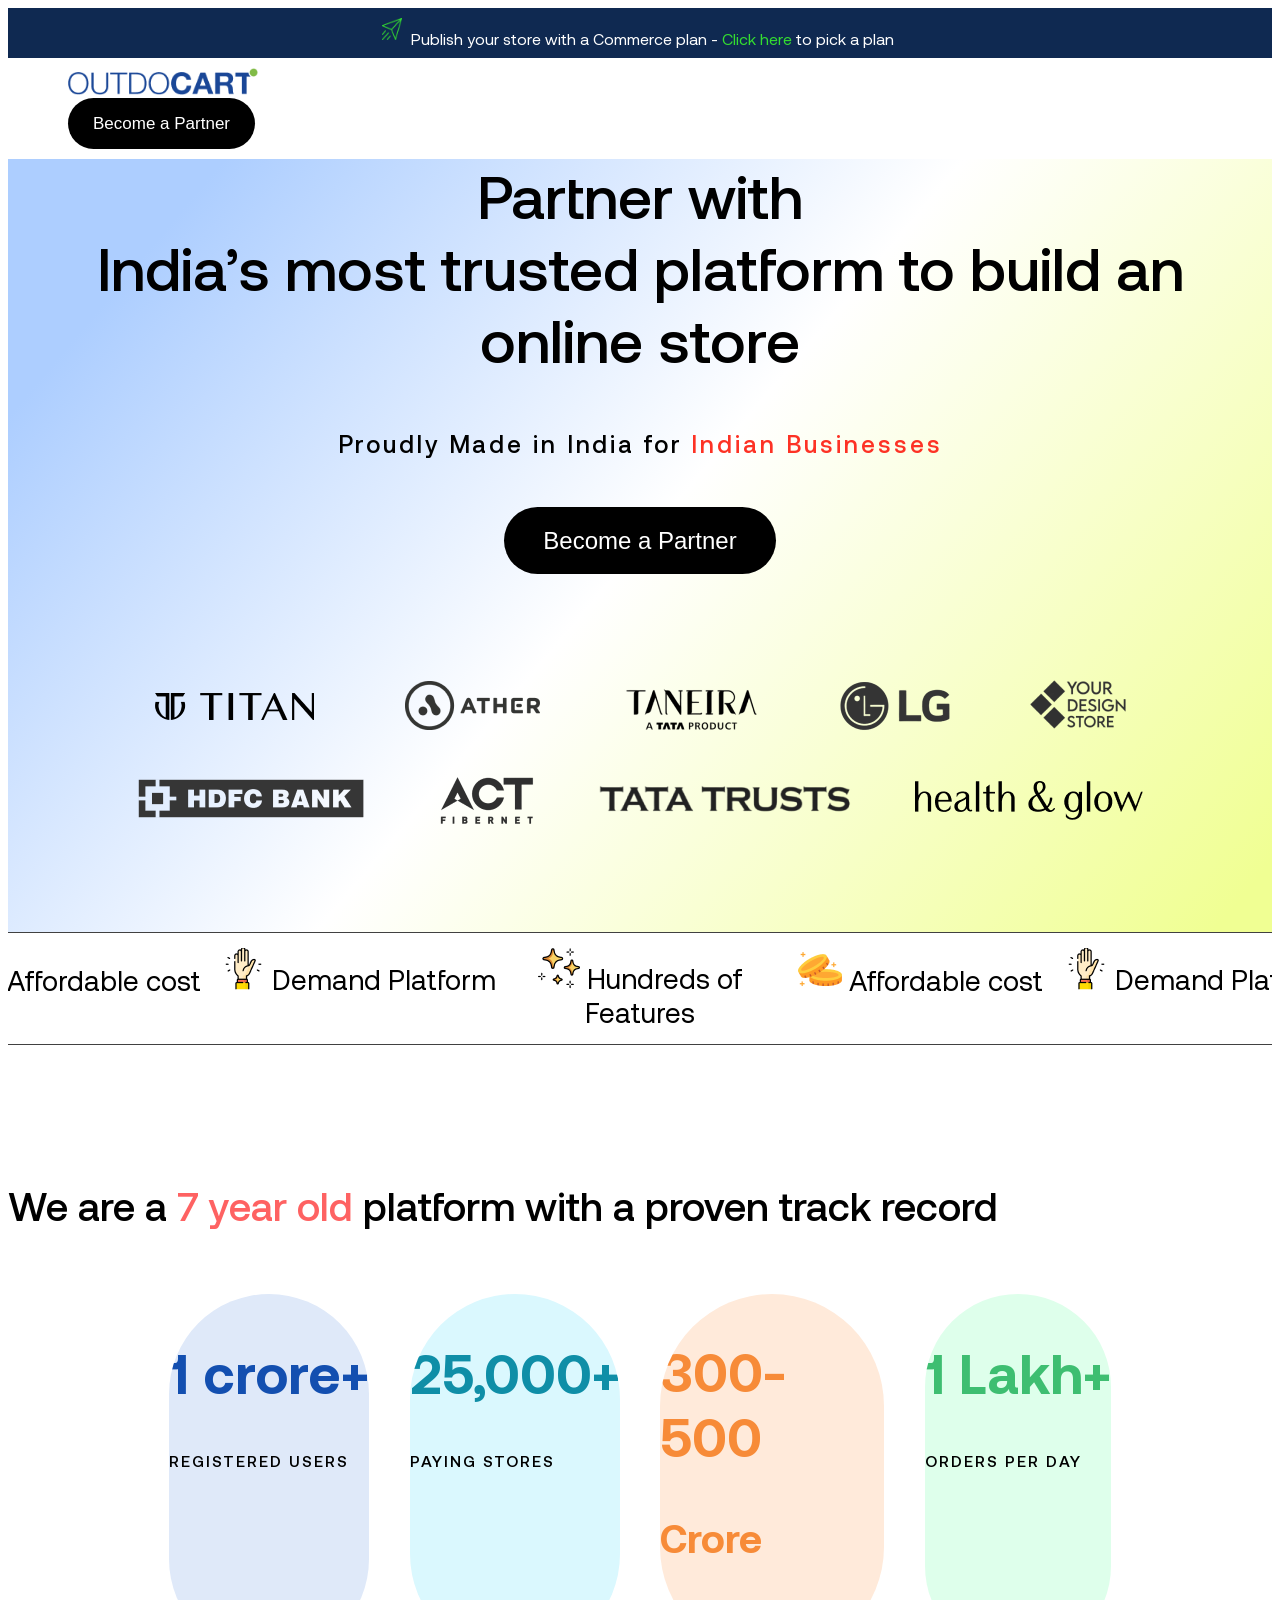
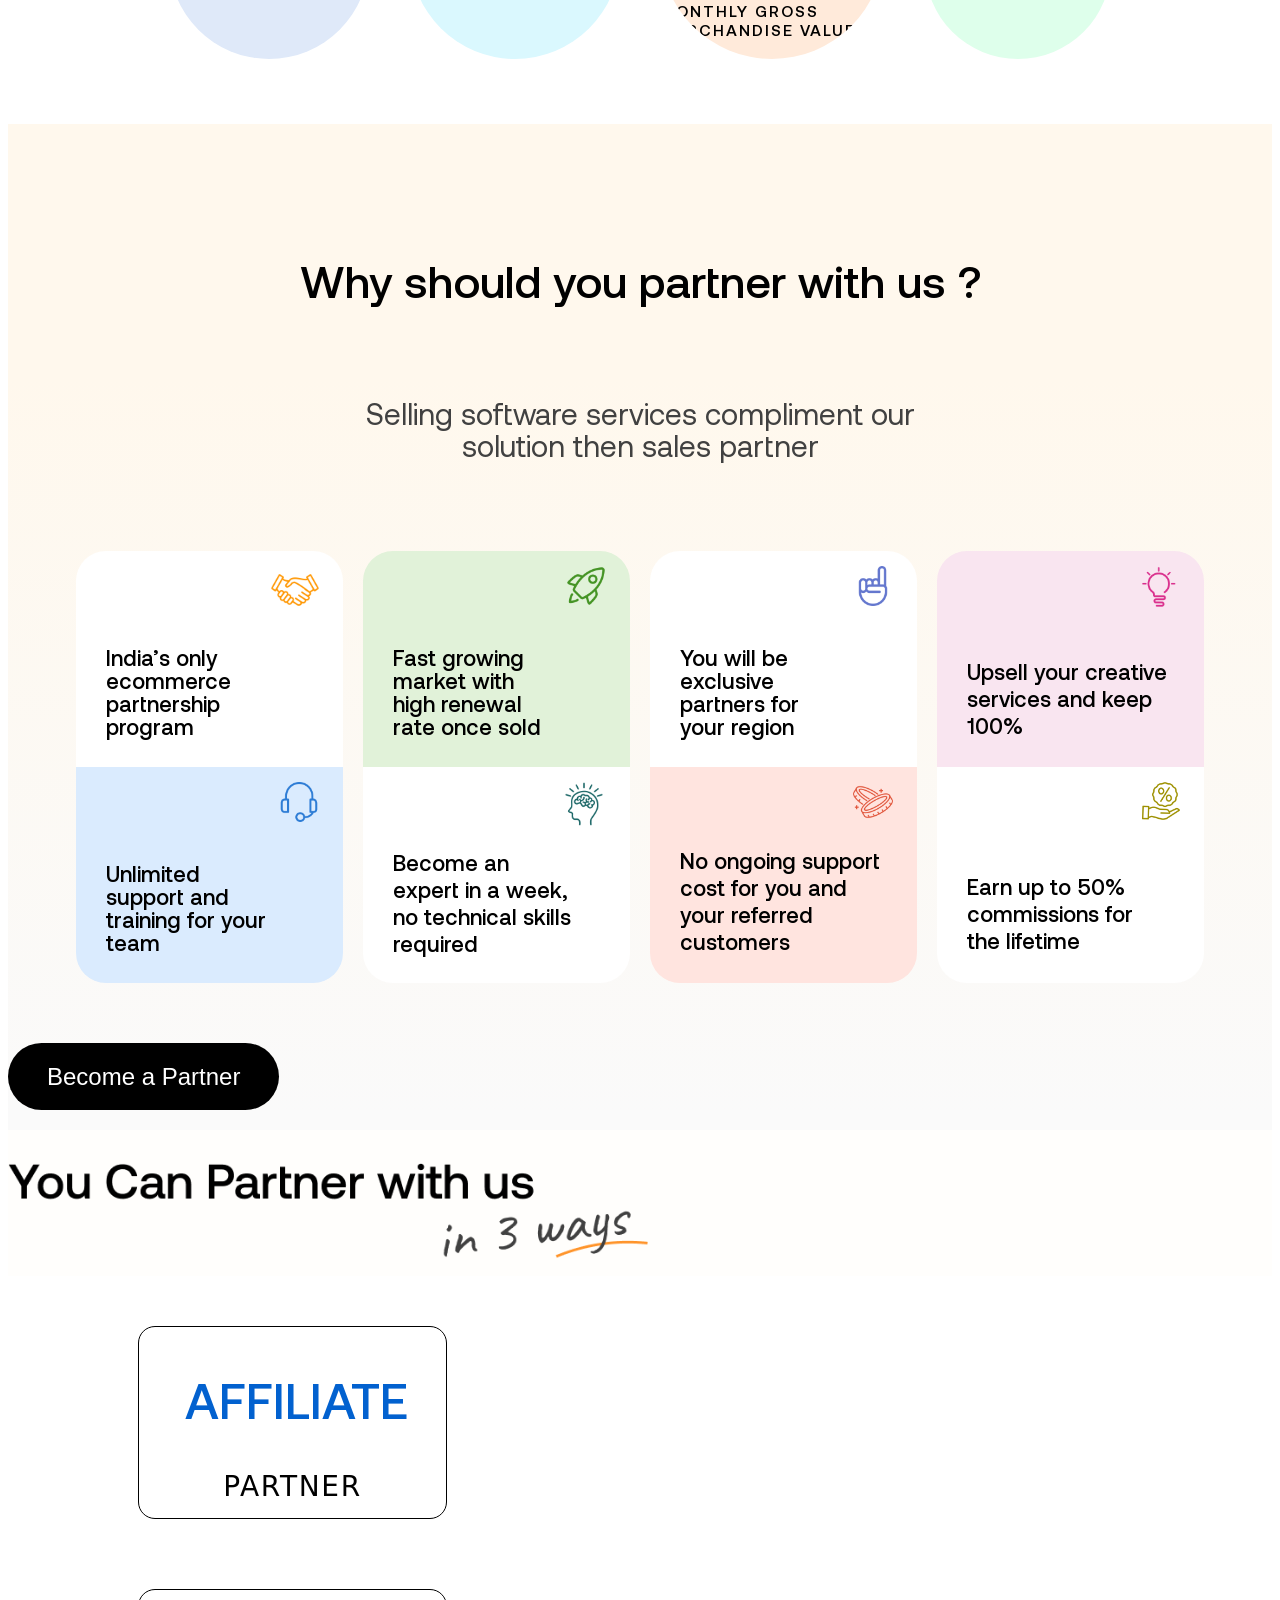
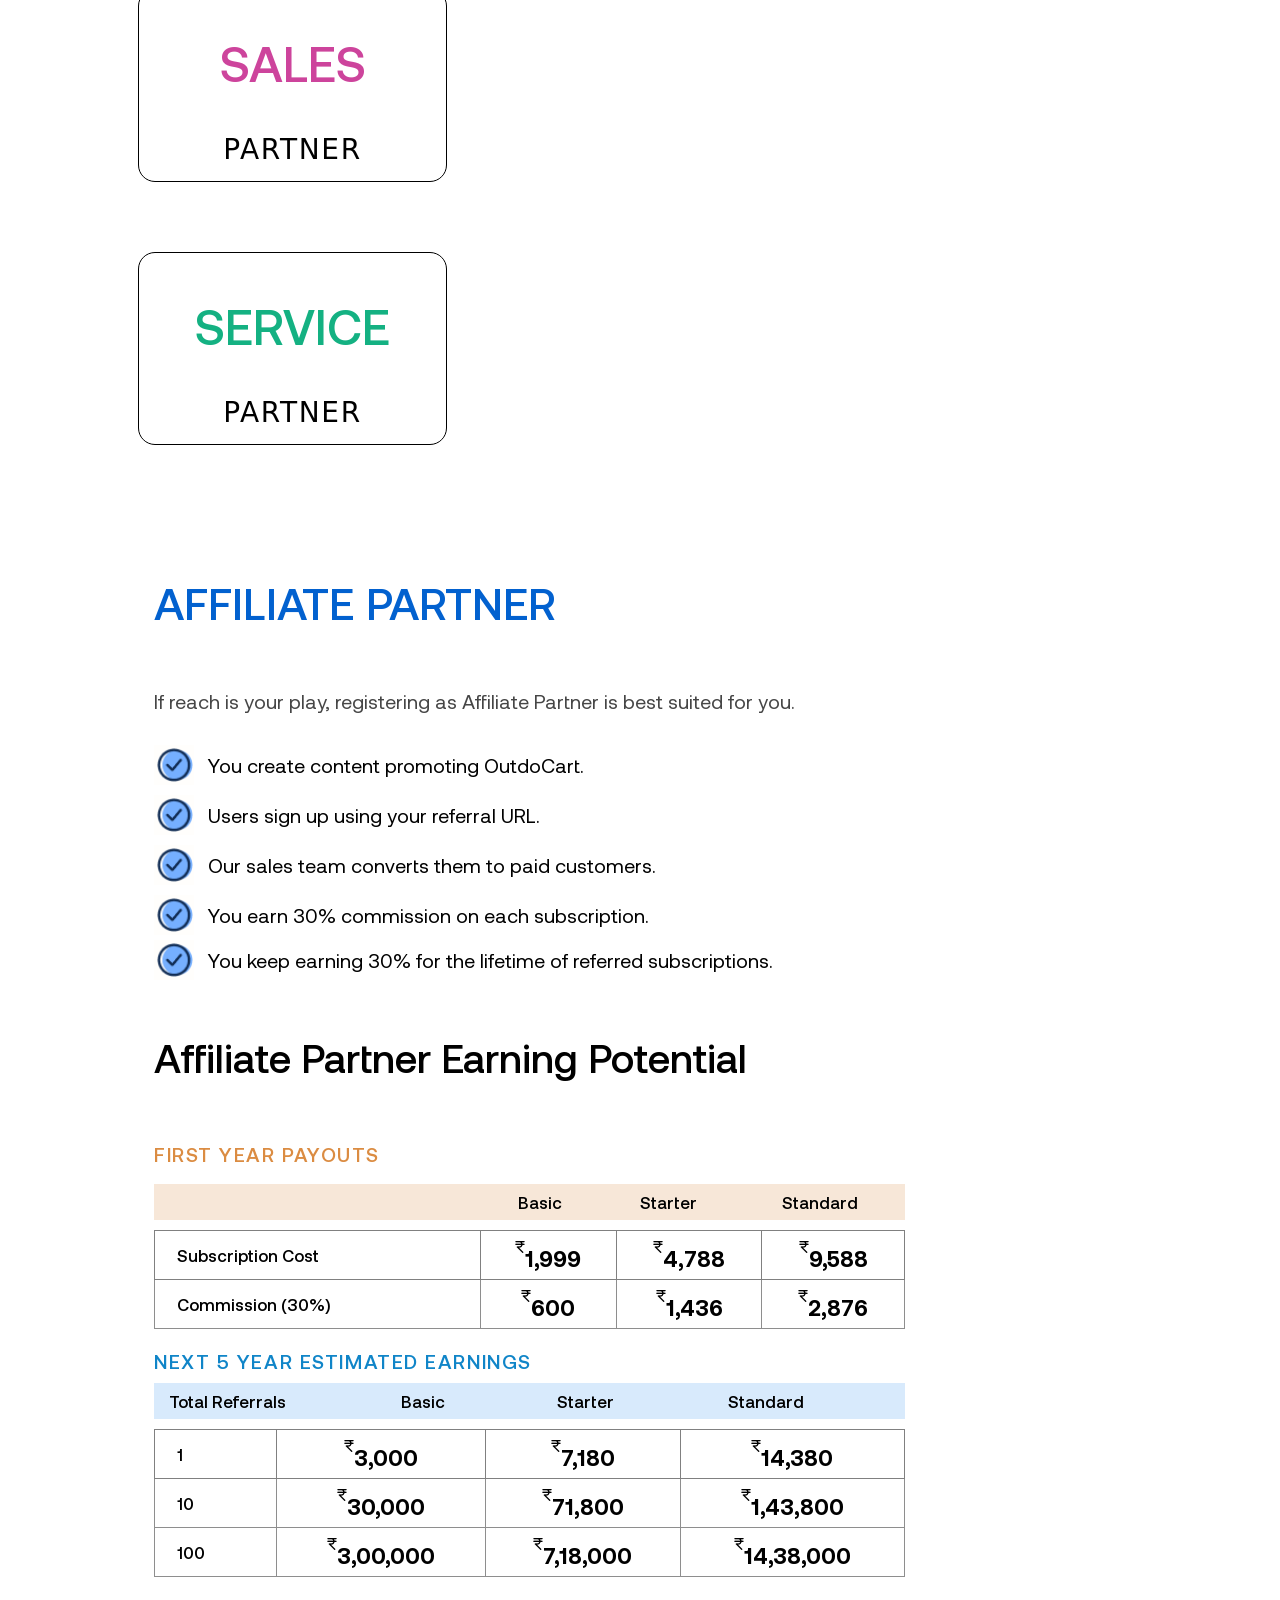
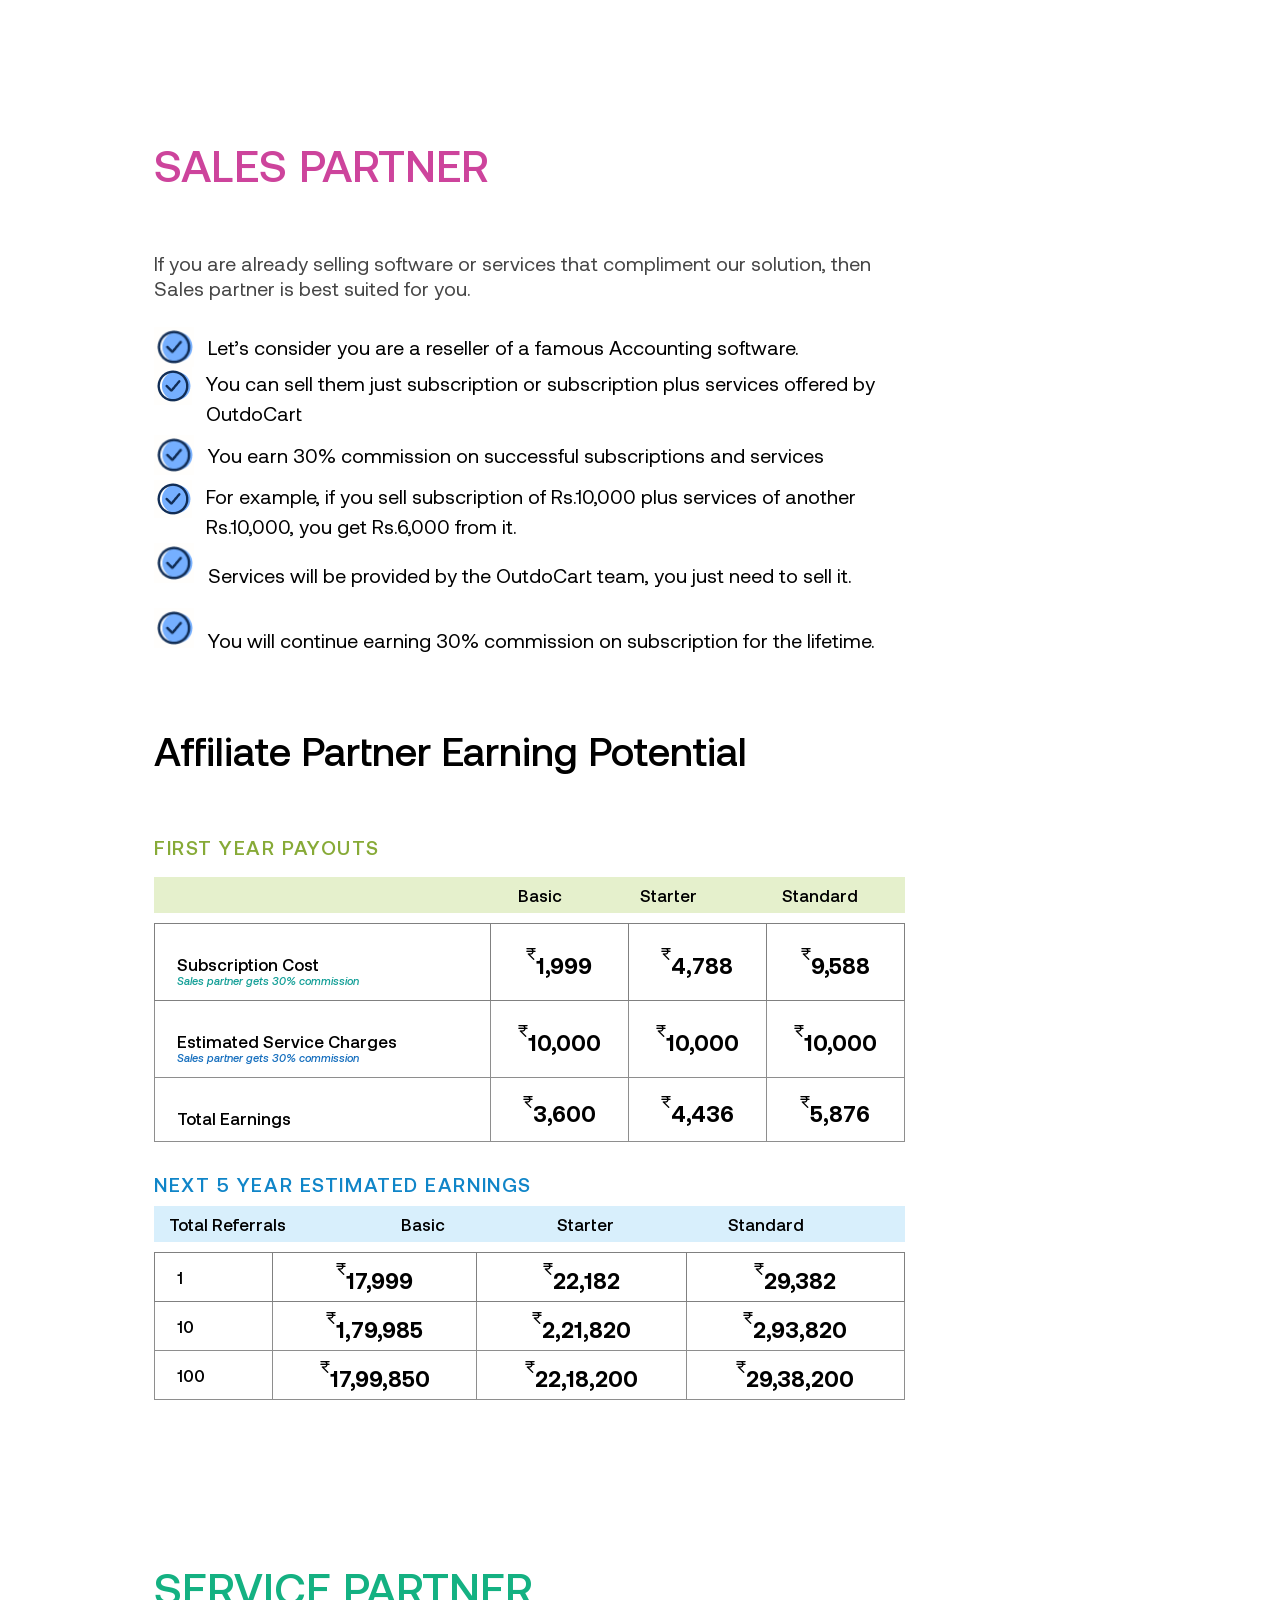
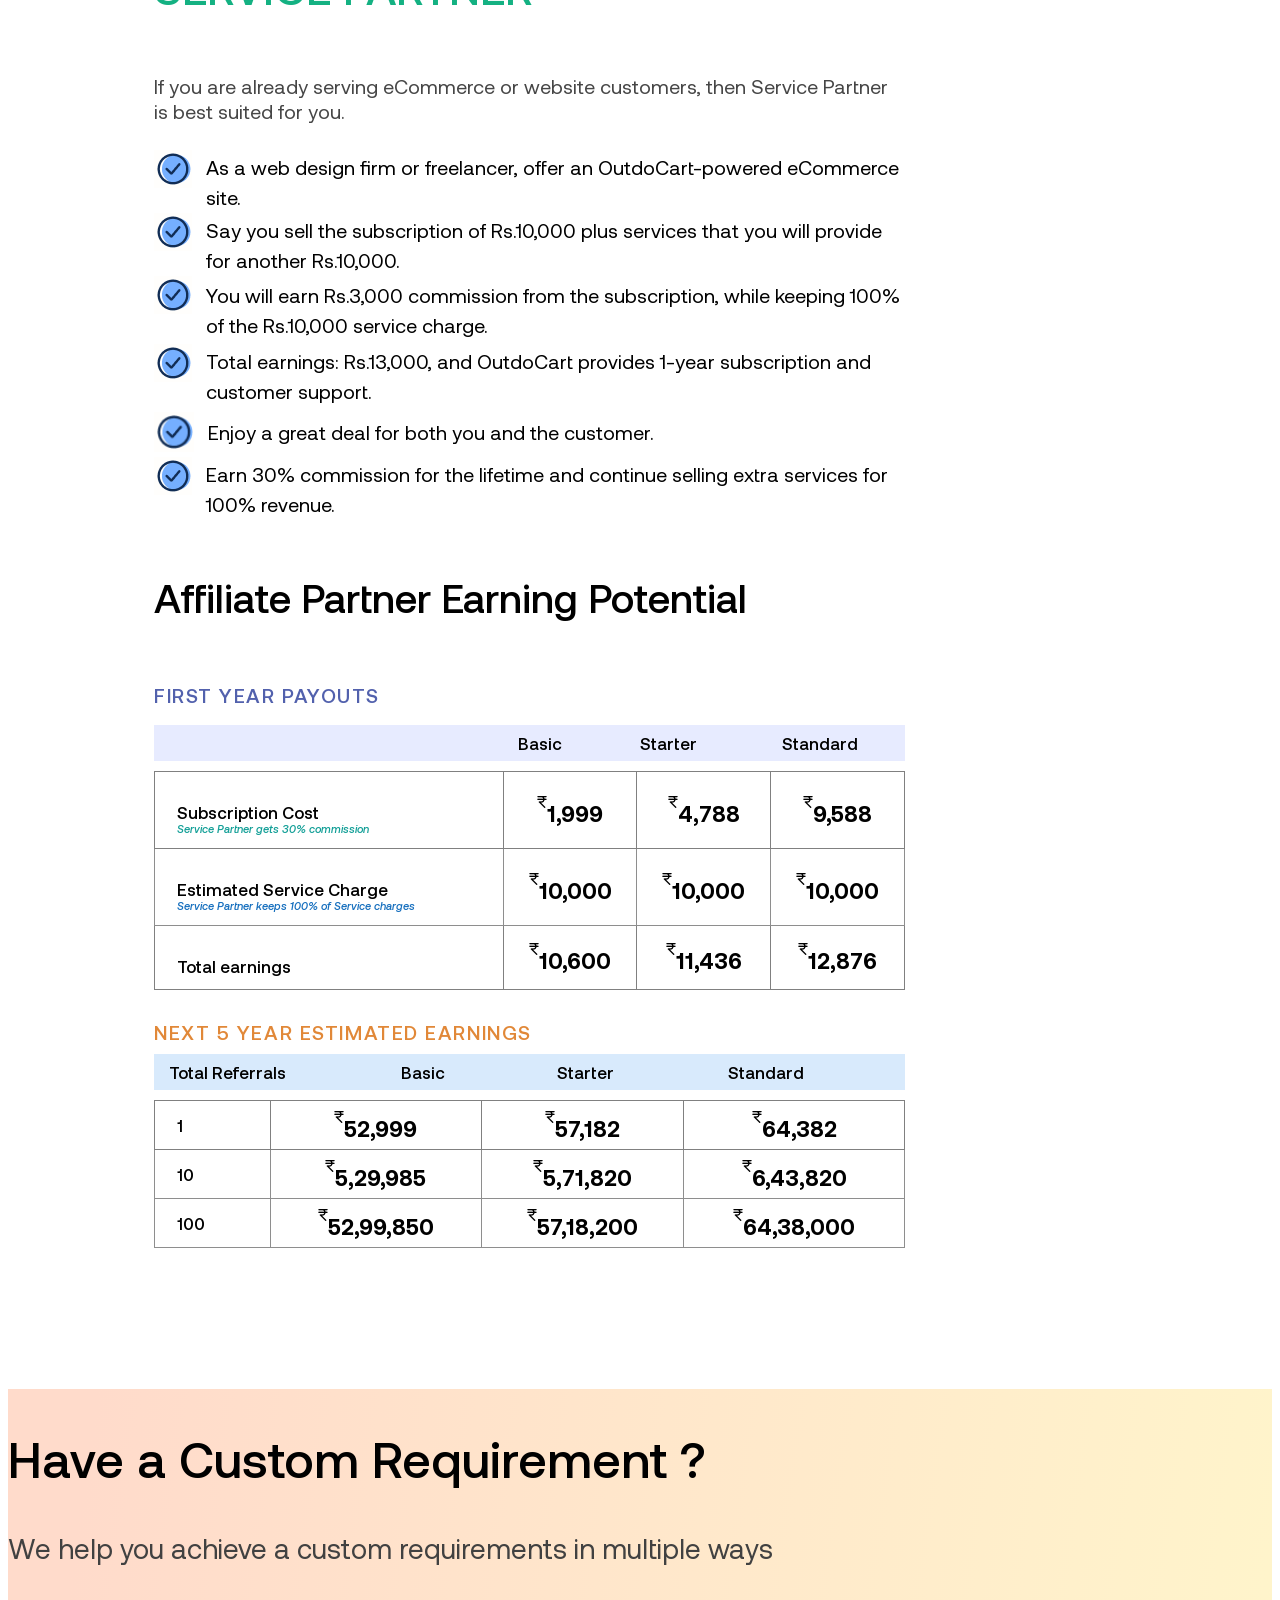
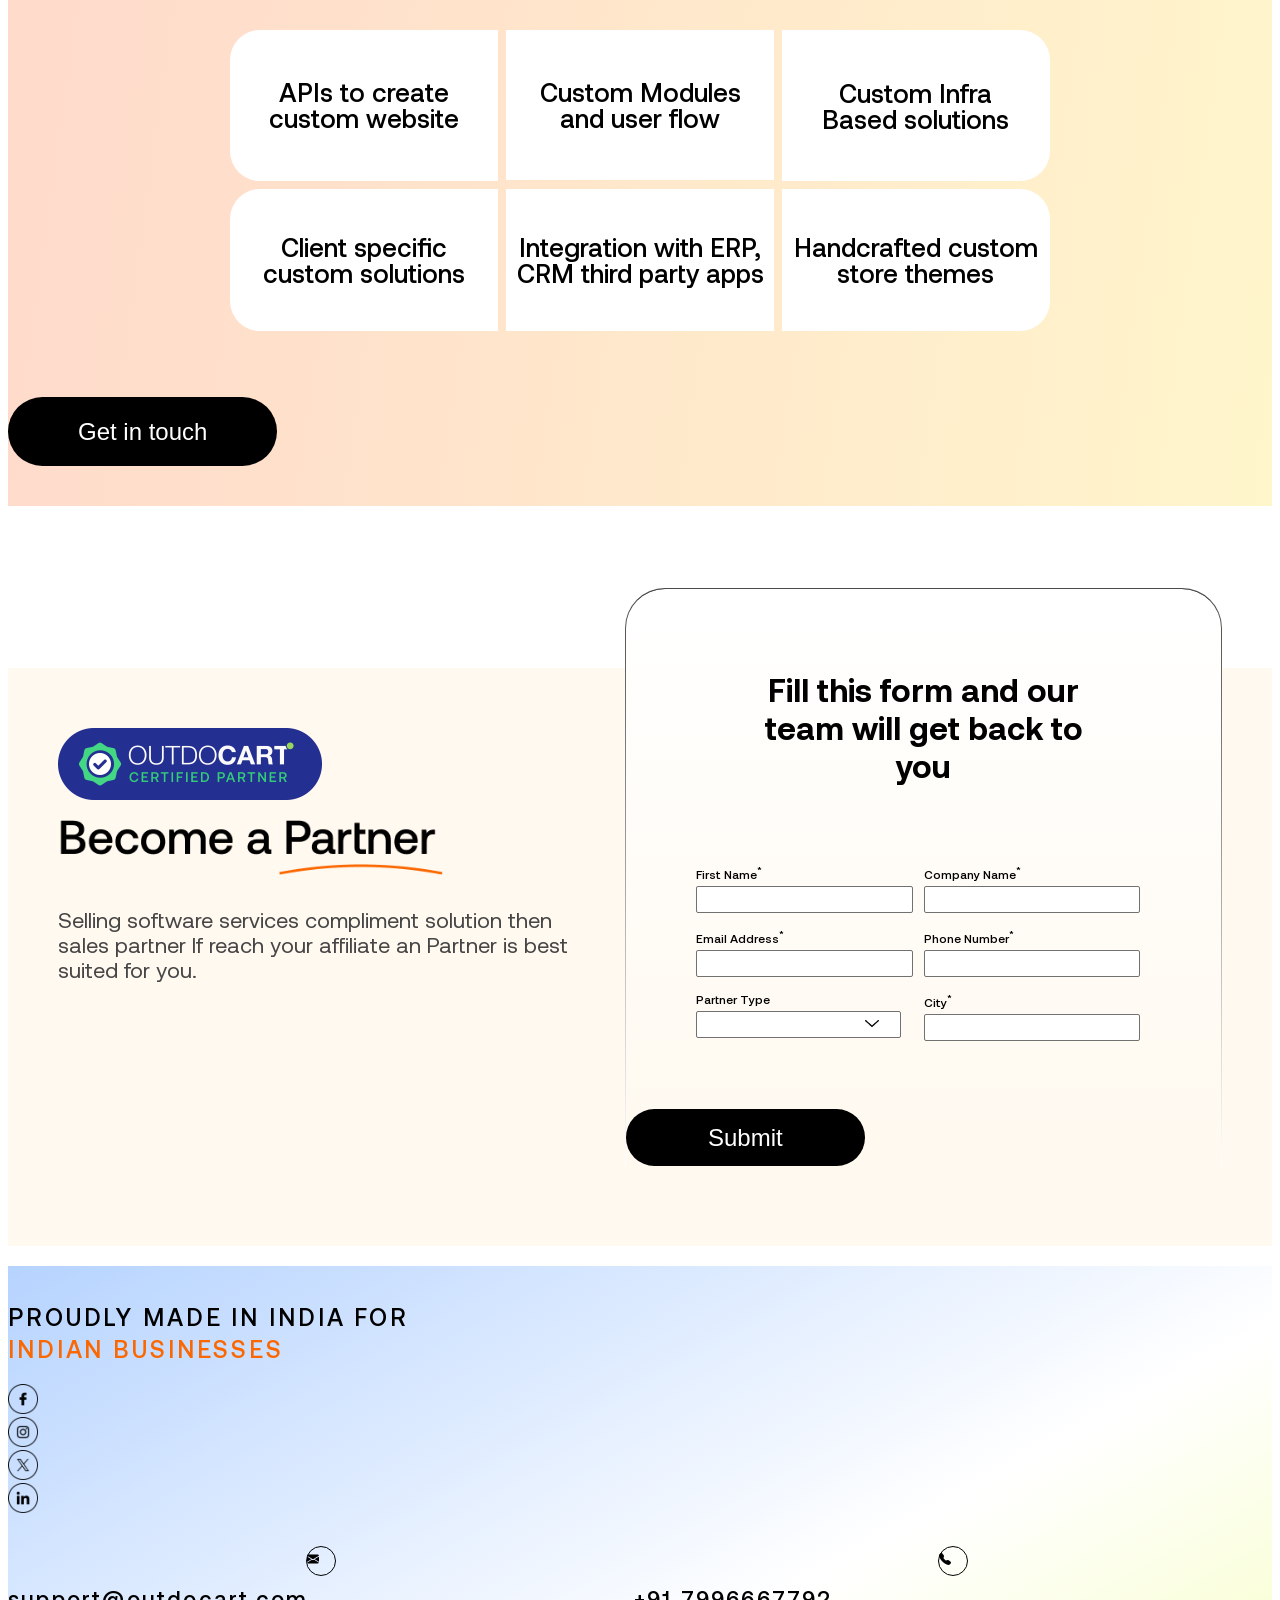
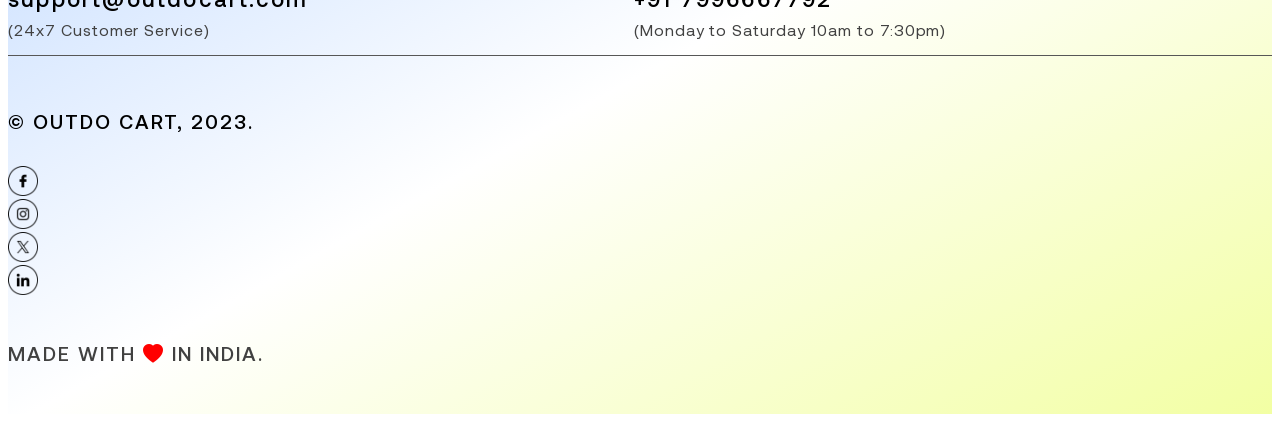
==== commit f484de3f: "changes in table" ====
--- a/index.html
+++ b/index.html
@@ -499,7 +499,7 @@
                   </table>
                   <table>
                     <tr class="main-data">
-                      <td class="table-heading main-data main-data-name">1</td>
+                      <td class="table-heading main-data main-data-name1">1</td>
                       <td class="table-data main-data">
                         <img src="assets/img/rupees.png" alt="" />3,000
                       </td>
@@ -511,7 +511,7 @@
                       </td>
                     </tr>
                     <tr>
-                      <td class="table-heading main-data-name">10</td>
+                      <td class="table-heading main-data-name1">10</td>
                       <td class="table-data">
                         <img src="assets/img/rupees.png" alt="" />30,000
                       </td>
@@ -523,7 +523,7 @@
                       </td>
                     </tr>
                     <tr>
-                      <td class="table-heading main-data-name">100</td>
+                      <td class="table-heading main-data-name1">100</td>
                       <td class="table-data">
                         <img src="assets/img/rupees.png" alt="" />3,00,000
                       </td>
@@ -565,11 +565,10 @@
                       >
                     </li>
                     <li>
-                      <img class="sales" src="assets/img/success.png" alt="" />
-                      <span
-                        >You earn 30% commission on successful subscriptions and
-                        services</span
-                      >
+                      <img src="assets/img/success.png" alt="" />
+                      
+                        You earn 30% commission on successful subscriptions and
+                        services
                     </li>
                     <li>
                       <img class="sales" src="assets/img/success.png" alt="" />
@@ -679,7 +678,7 @@
                   </table>
                   <table>
                     <tr class="main-data">
-                      <td class="table-heading main-data main-data-name">1</td>
+                      <td class="table-heading main-data main-data-name1">1</td>
                       <td class="table-data main-data">
                         <img src="assets/img/rupees.png" alt="" />17,999
                       </td>
@@ -691,7 +690,7 @@
                       </td>
                     </tr>
                     <tr>
-                      <td class="table-heading main-data-name">10</td>
+                      <td class="table-heading main-data-name1">10</td>
                       <td class="table-data">
                         <img src="assets/img/rupees.png" alt="" />1,79,985
                       </td>
@@ -703,7 +702,7 @@
                       </td>
                     </tr>
                     <tr>
-                      <td class="table-heading main-data-name">100</td>
+                      <td class="table-heading main-data-name1">100</td>
                       <td class="table-data">
                         <img src="assets/img/rupees.png" alt="" />17,99,850
                       </td>
@@ -856,7 +855,7 @@
                   </table>
                   <table>
                     <tr class="main-data">
-                      <td class="table-heading main-data main-data-name">1</td>
+                      <td class="table-heading main-data main-data-name1">1</td>
                       <td class="table-data main-data">
                         <img src="assets/img/rupees.png" alt="" />52,999
                       </td>
@@ -868,7 +867,7 @@
                       </td>
                     </tr>
                     <tr>
-                      <td class="table-heading main-data-name">10</td>
+                      <td class="table-heading main-data-name1">10</td>
                       <td class="table-data">
                         <img src="assets/img/rupees.png" alt="" />5,29,985
                       </td>
@@ -880,7 +879,7 @@
                       </td>
                     </tr>
                     <tr>
-                      <td class="table-heading main-data-name">100</td>
+                      <td class="table-heading main-data-name1">100</td>
                       <td class="table-data">
                         <img src="assets/img/rupees.png" alt="" />52,99,850
                       </td>
--- a/assets/css/partner.css
+++ b/assets/css/partner.css
@@ -68,7 +68,7 @@
 }
 .become-a-partner-btn:hover {
   color: #fff;
-  background-color: #0056b3 !important;
+  background-color: black !important;
 }
 
 /* --------Banner---- */
@@ -415,8 +415,8 @@
   height: 216px;
 }
 .universal-btn {
-  padding-top: 90px;
-  padding-bottom: 80px;
+  padding-top: 60px;
+  padding-bottom: 20px;
 }
 
 /*--------------------------------------- section-Affiliate partner------------------------------ */
@@ -523,7 +523,7 @@
   line-height: 50px;
 }
 .category span {
-  line-height: 36px;
+  line-height: 30px;
 }
 .full-category {
   padding-top: 10px;
@@ -533,6 +533,7 @@
 }
 .category li img {
   padding-right: 14px;
+  width: 40px;
 }
 .category li .sales {
   padding-right: 14px;
@@ -847,6 +848,9 @@
   transform: none !important;
 }
 .main-data-name {
+  padding: 10px 22px;
+}
+.main-data-name1 {
   padding: 10px 22px;
 }
 .main-data-title {
@@ -1204,7 +1208,7 @@
   margin-top: 31px;
 }
 .form-btn:hover{
- background-color:  rgb(0, 86, 179);
+ background-color:  black;
   cursor: pointer;
   border: none;
   outline: none;
@@ -1223,7 +1227,7 @@
 }
 
 button:hover {
-  background-color: #0056b3;
+  background-color: black;
   outline: none;
 }
 .main-form-group {
@@ -1404,7 +1408,7 @@
   .become-a-partner-banner-btn {
     display: flex;
     justify-content: flex-start;
-    padding: 17px 23px !important;
+    padding: 17px 15px !important;
   }
   .headWrap img {
     width: 135px;
@@ -1750,7 +1754,7 @@
     height: 50px;
   }
   .table-data {
-    font-size: 12px;
+    font-size: 18px;
   }
   .main-req-box p {
     margin: 15px auto !important;
@@ -2052,9 +2056,13 @@
     letter-spacing: 0.56px;
   }
   .partner-form-btn {
-    padding: 17px 52px !important;
+    padding: 14px 40px !important;
   }
   .main-data-name {
+    padding: 20px 19px;
+    font-size: 15px;
+  }
+  .main-data-name1 {
     padding: 20px 19px;
     font-size: 15px;
   }
@@ -2066,10 +2074,10 @@
     margin-bottom: 0;
   }
   .table-data img {
-    padding-bottom: 11px;
+    padding-bottom: 7px;
     padding-right: 2px;
-    padding-top: 3px;
-    width: 7px;
+    padding-top: 0px;
+    width: 10px;
   }
 
   .req-title h2 {
@@ -2253,6 +2261,9 @@
     width: 160px;
   }
   .main-data-name{
-    width: 160px;
-  }
-}
+    width: 120px;
+  }
+  .main-data-name1{
+    width: 70px !important;
+  }
+}
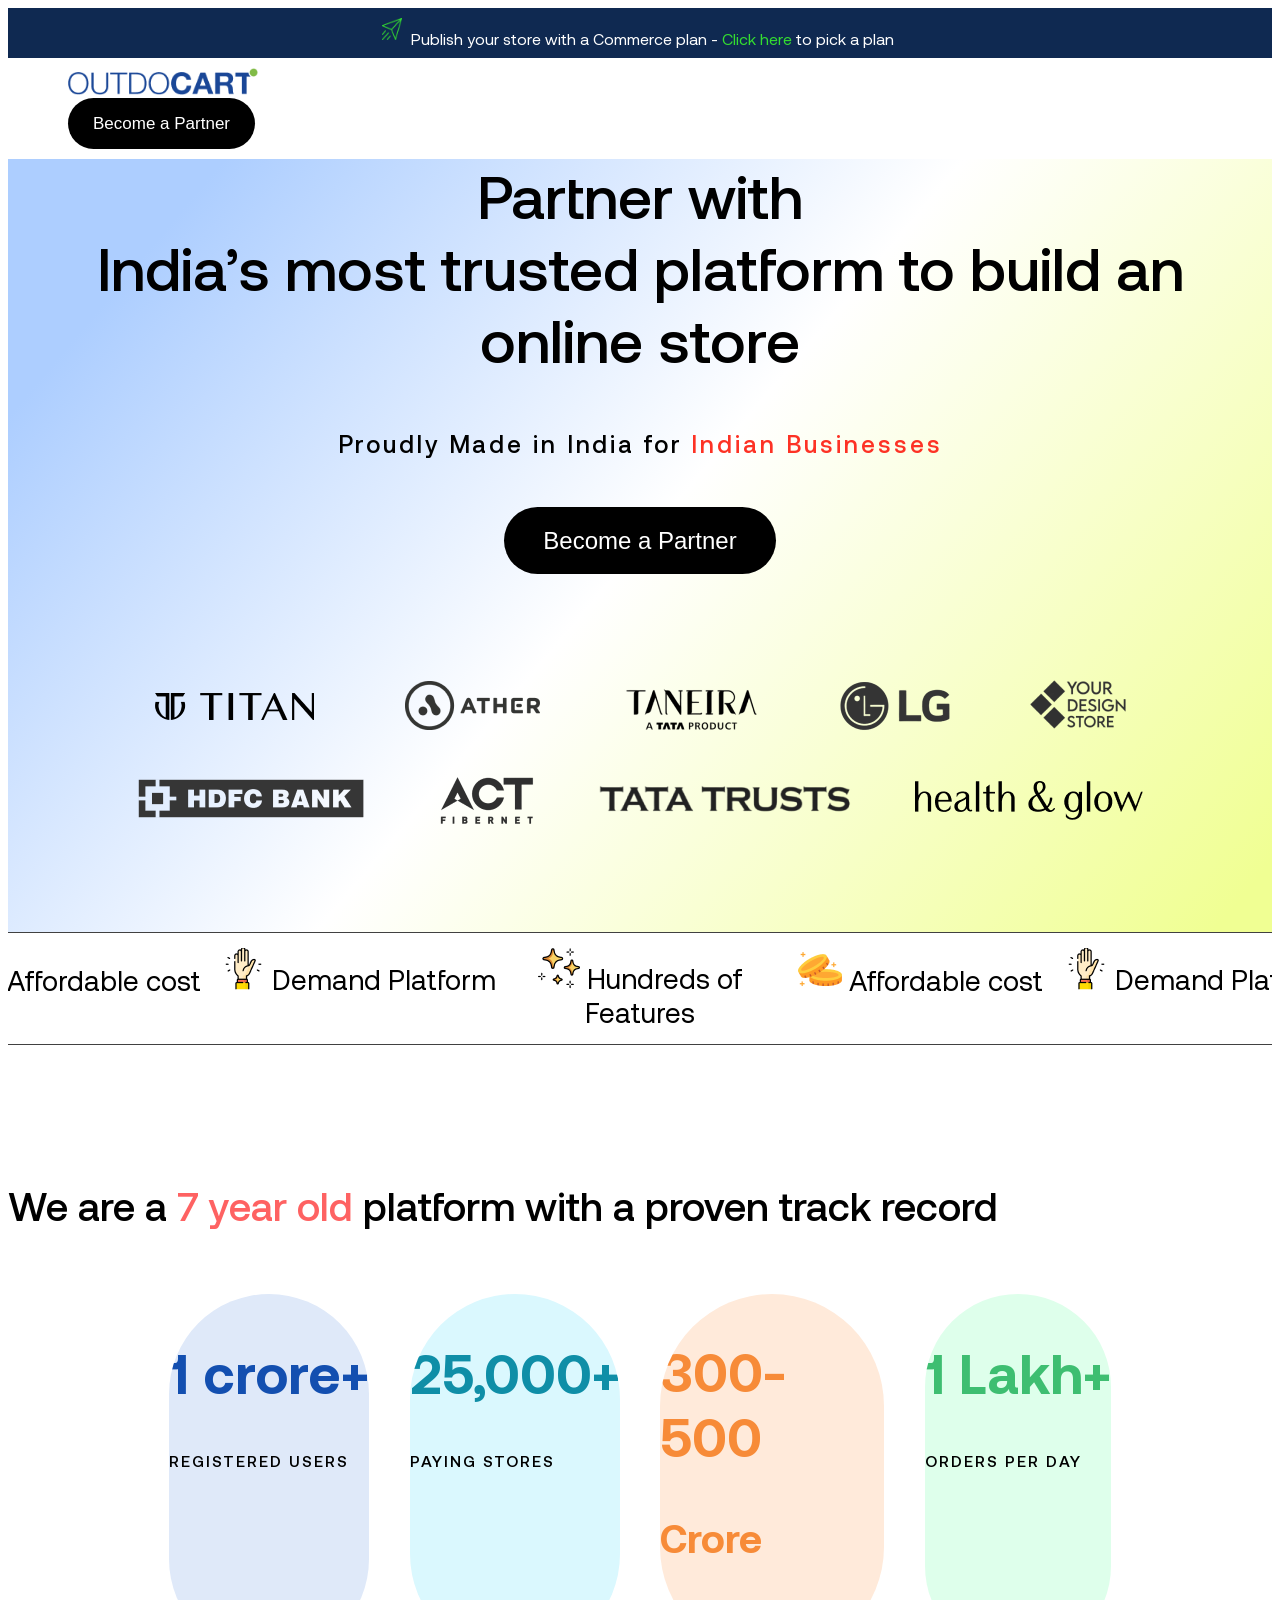
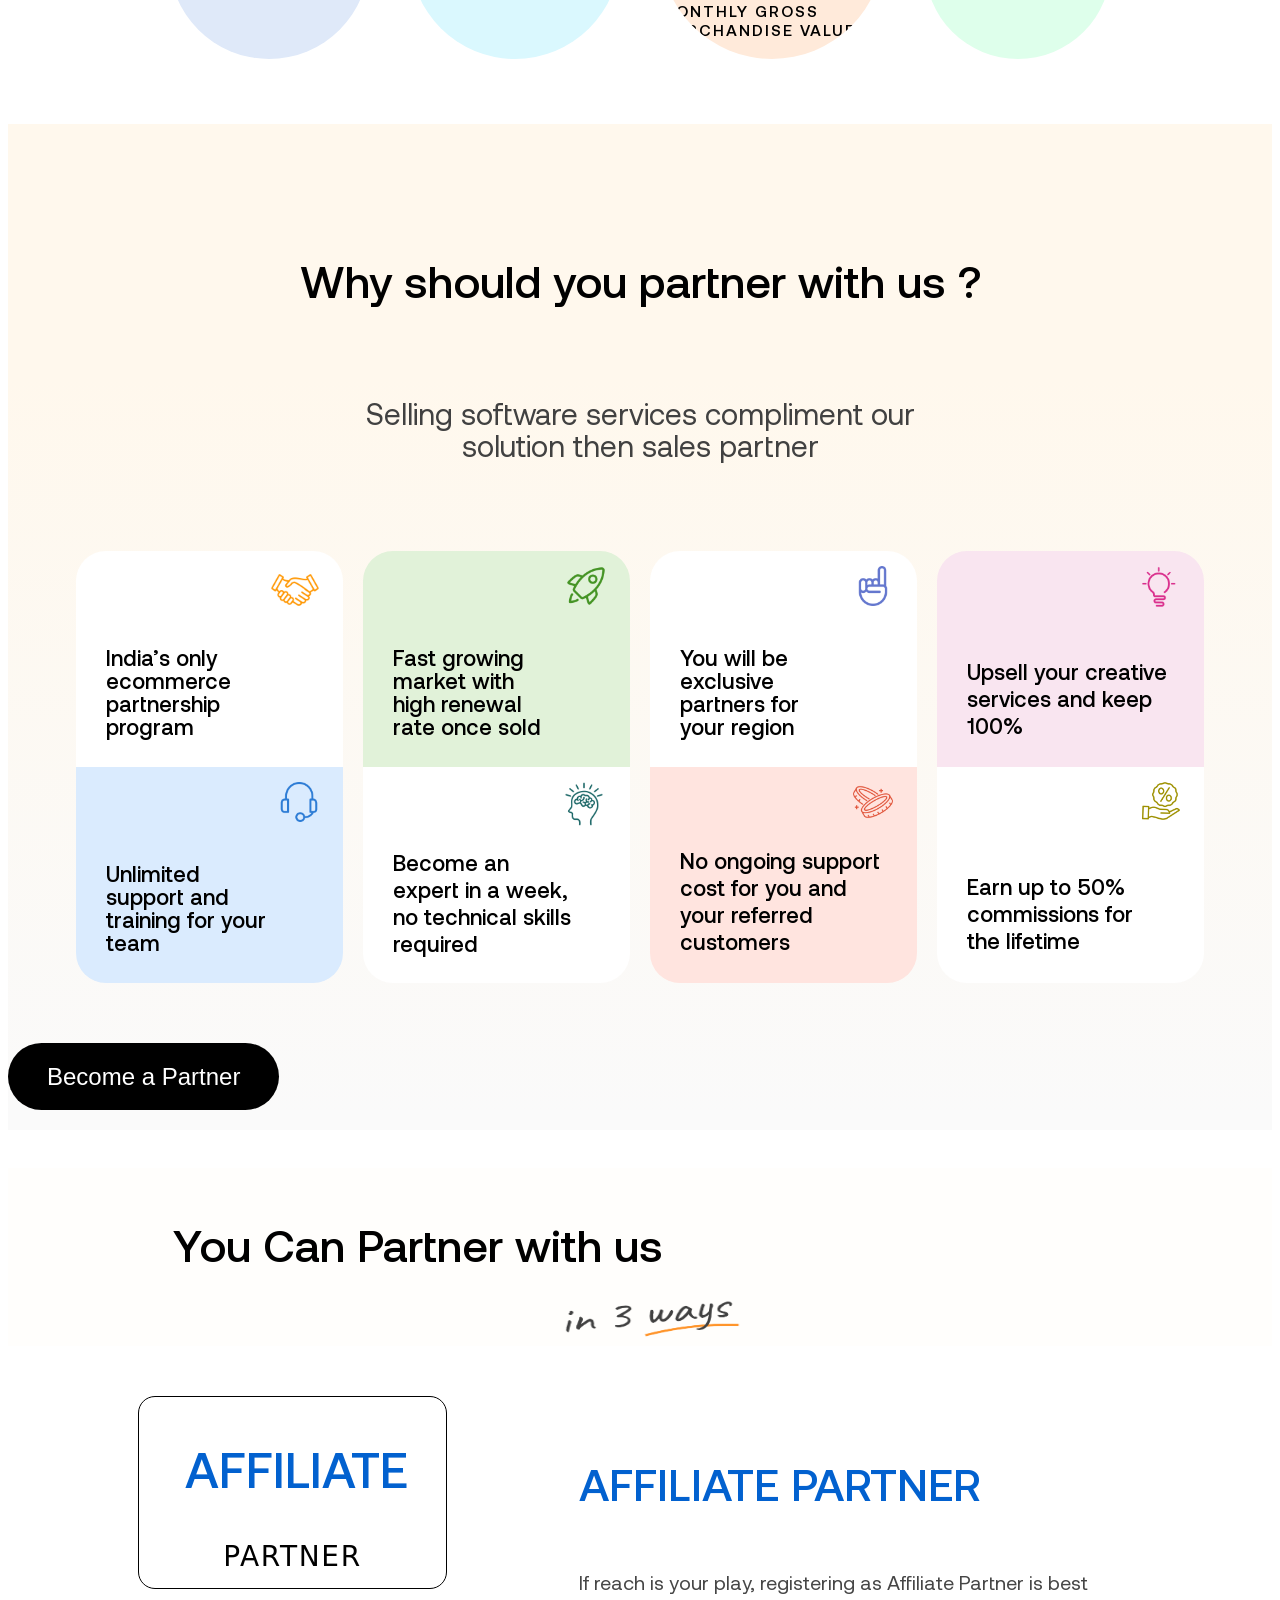
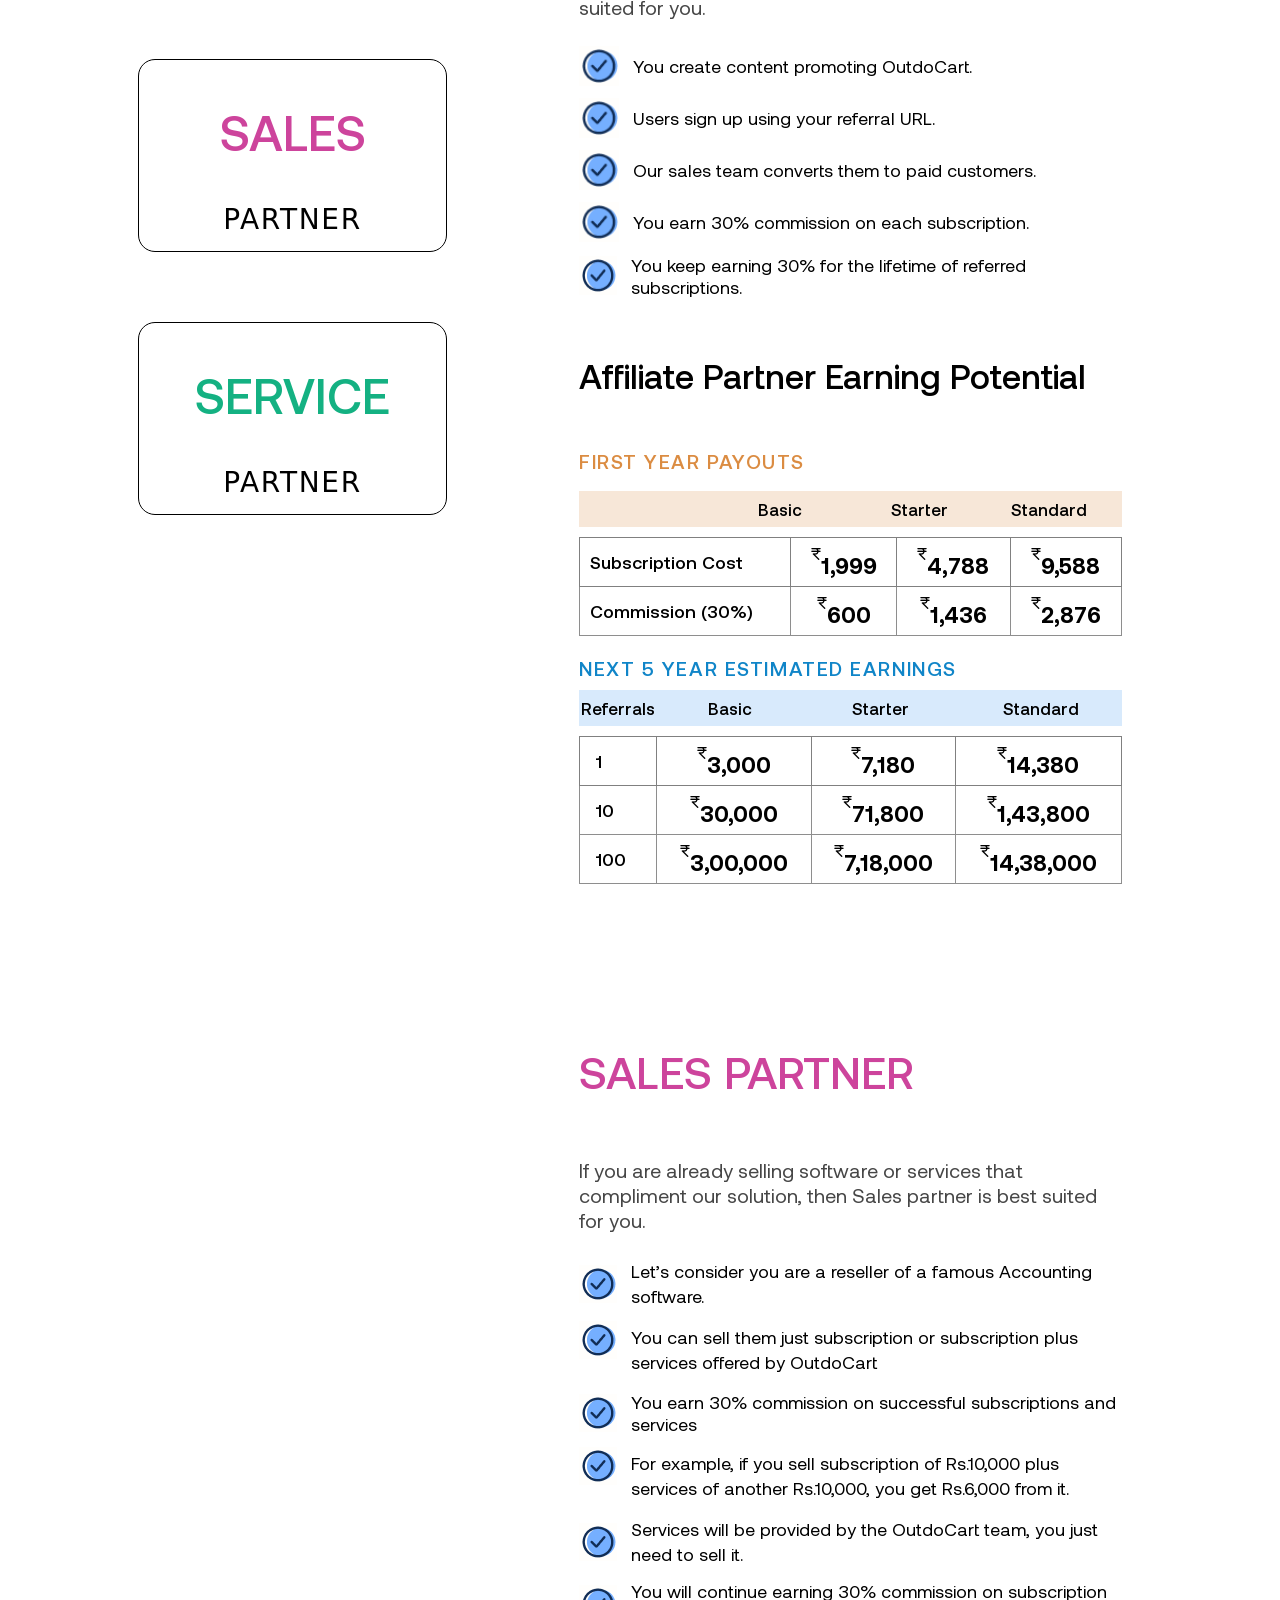
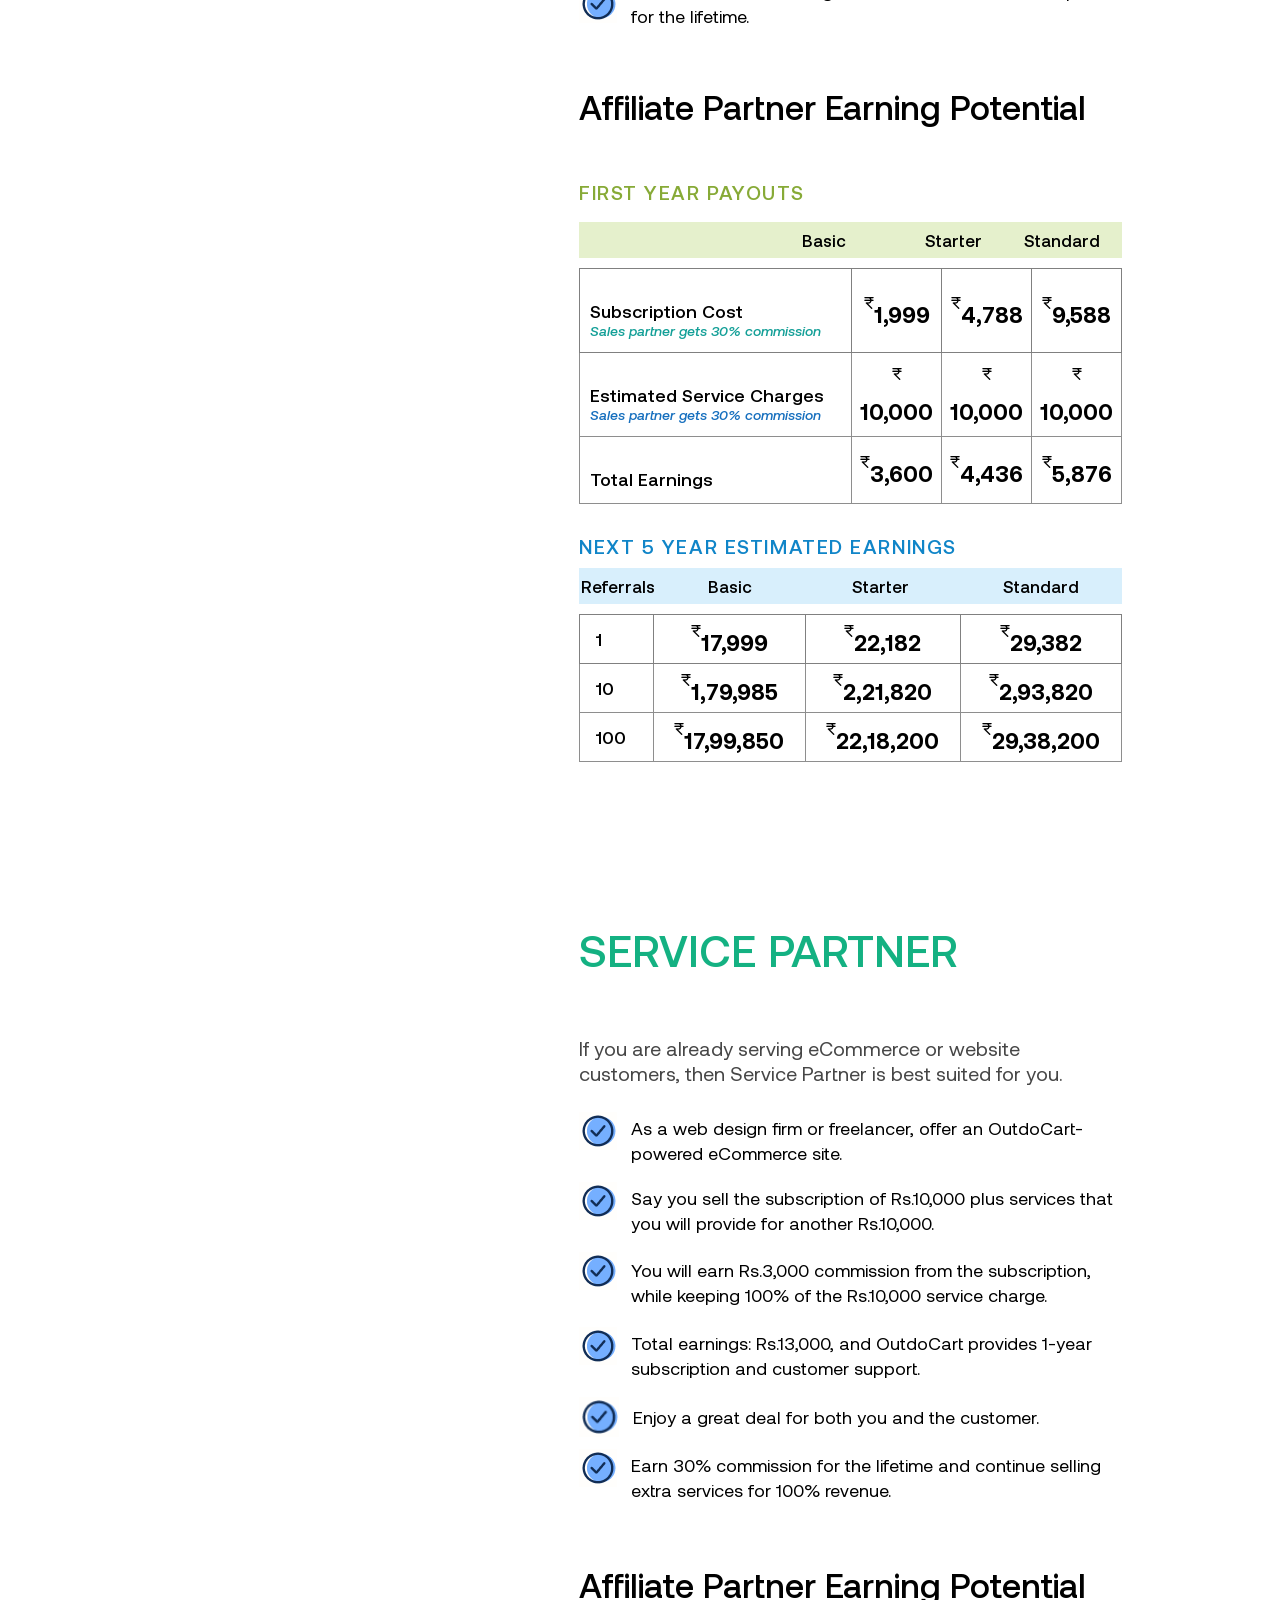
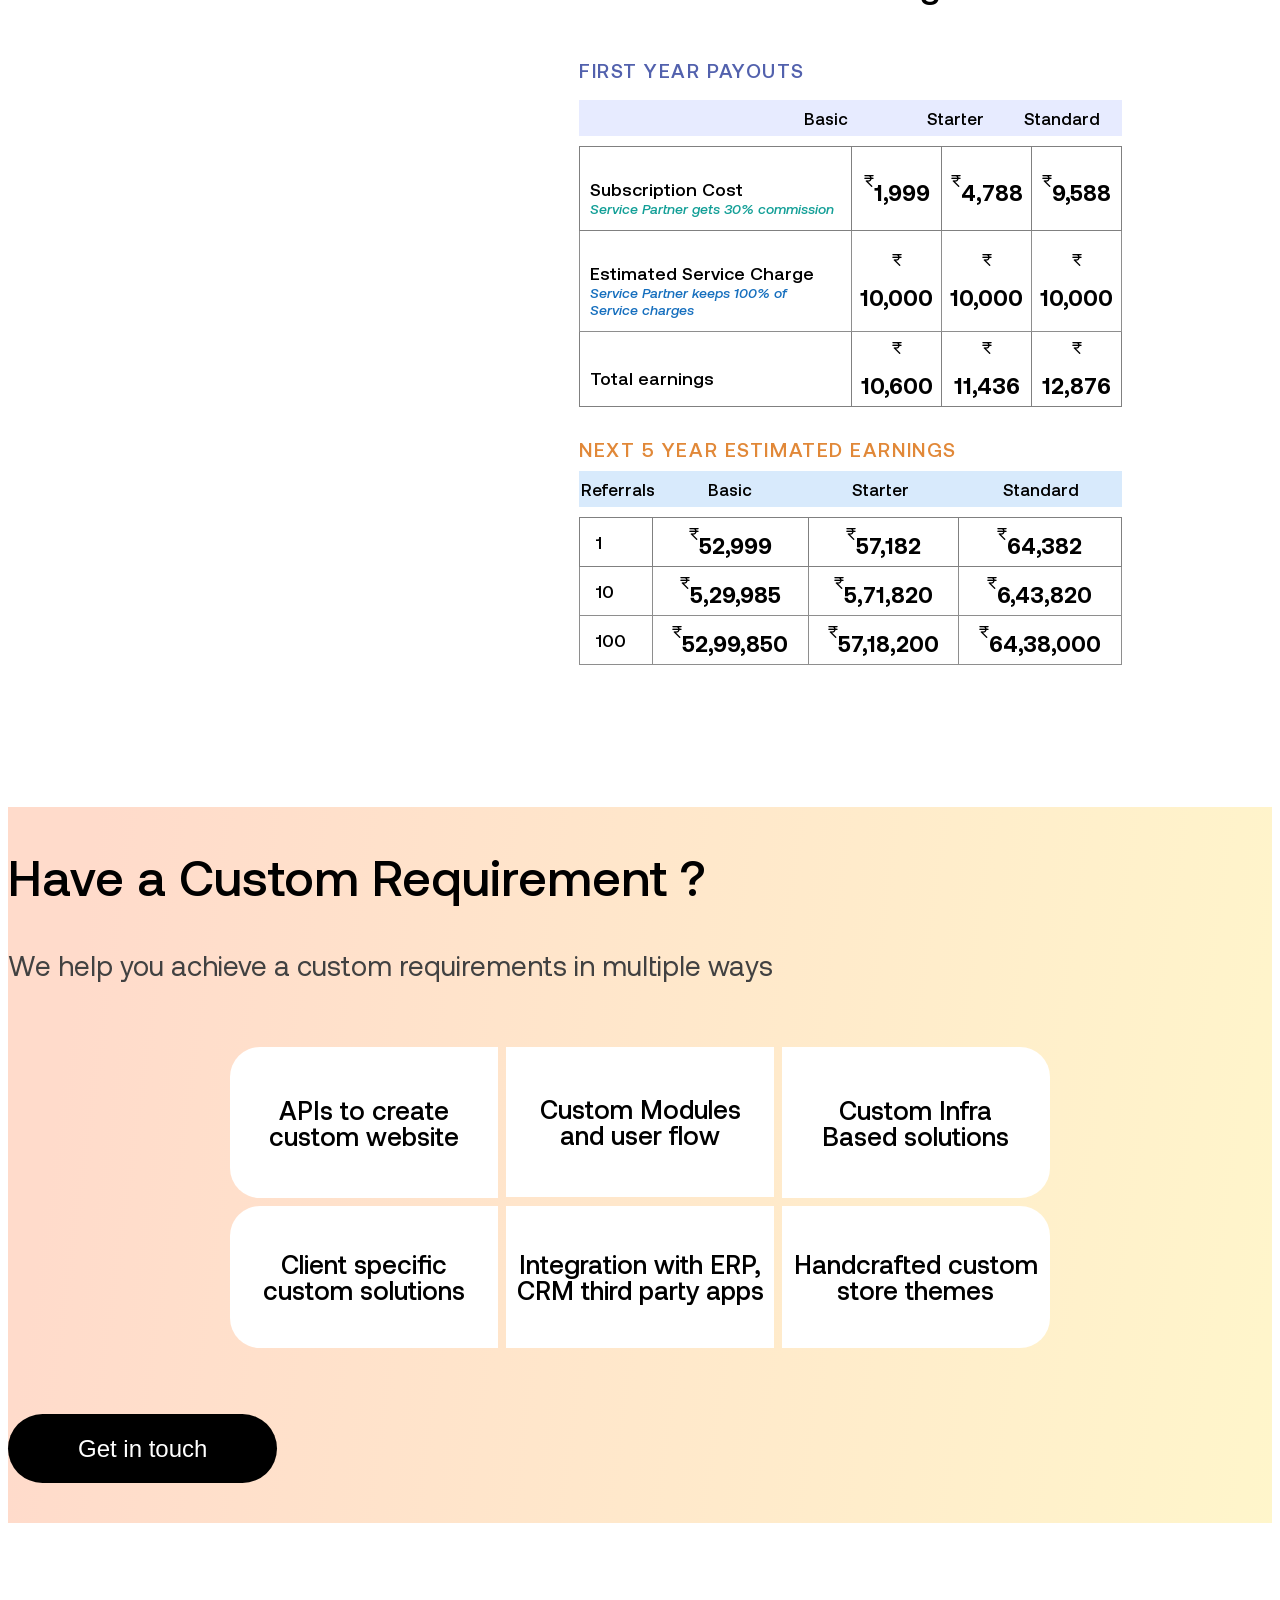
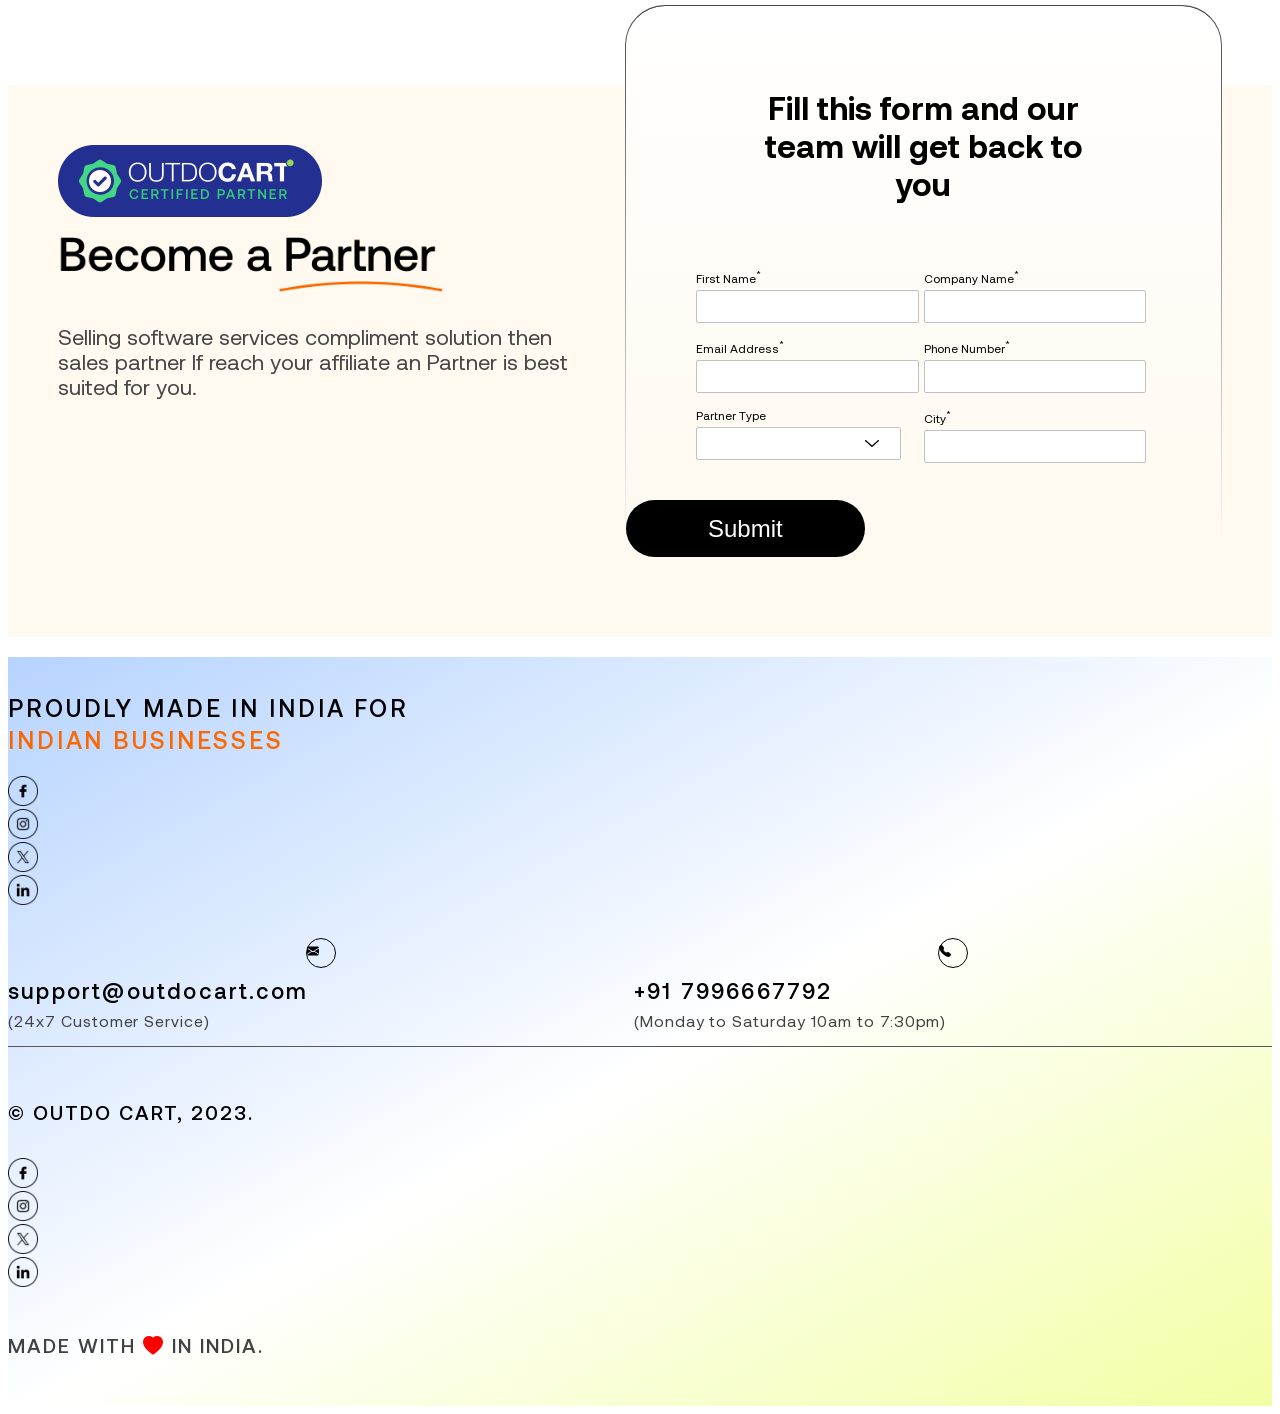
==== commit 7d16cf7e: "major changes" ====
--- a/index.html
+++ b/index.html
@@ -343,9 +343,10 @@
     <section>
       <div class="sticky-top main-paretner-title">
         <div class="container mx-auto d-flex justify-content-center">
-          <div class="partner-title">
-            <img src="assets/img/Partner.png" alt="" />
-          </div>
+            <div class="partner-title">
+              <h2>You Can Partner with us</h2>
+              <img src="assets/img/3 ways Asset.png" alt="" />
+            </div>
         </div>
       </div>
       <section class="main-partner-category-outer">
@@ -434,12 +435,12 @@
                       <img src="assets/img/success.png" alt="" />
                       You earn 30% commission on each subscription.
                     </li>
-                    <li>
+                    <li class="span-m">
                       <img src="assets/img/success.png" alt="" />
-                      <span
-                        >You keep earning 30% for the lifetime of referred
-                        subscriptions.</span
-                      >
+                     
+                        You keep earning 30% for the lifetime of referred
+                        subscriptions.
+                      
                     </li>
                   </ul>
                 </div>
@@ -450,9 +451,9 @@
 
                 <table>
                   <tr class="table-heading">
-                    <th colspan="2" class="column1 table-top">Basic</th>
-                    <th class="table-top">Starter</th>
-                    <th class="table-top">Standard</th>
+                    <th colspan="2" class="column1 table-top affiliate-basic">Basic</th>
+                    <th class="table-top affiliate-starter">Starter</th>
+                    <th class="table-top affiliate-standard">Standard</th>
                   </tr>
                 </table>
                 <table>
@@ -491,10 +492,10 @@
                 <div class="table2">
                   <table>
                     <tr class="table-heading">
-                      <th class="table2-top">Total Referrals</th>
-                      <th class="table2-top">Basic</th>
-                      <th class="table2-top">Starter</th>
-                      <th class="table2-top">Standard</th>
+                      <th class="table2-top affiliate1-referrals">Referrals</th>
+                      <th class="table2-top affiliate1-basic">Basic</th>
+                      <th class="table2-top affiliate1-starter">Starter</th>
+                      <th class="table2-top affiliate1-standard">Standard</th>
                     </tr>
                   </table>
                   <table>
@@ -550,8 +551,8 @@
                 </div>
                 <div class="full-category">
                   <ul class="category">
-                    <li>
-                      <img src="assets/img/success.png" alt="" />
+                    <li class="span-m">
+                      <img  src="assets/img/success.png" alt="" />
                       <span
                         >Let’s consider you are a reseller of a famous
                         Accounting software.</span
@@ -564,7 +565,7 @@
                         plus services offered by OutdoCart</span
                       >
                     </li>
-                    <li>
+                    <li class="span-m">
                       <img src="assets/img/success.png" alt="" />
                       
                         You earn 30% commission on successful subscriptions and
@@ -578,15 +579,15 @@
                         it.</span
                       >
                     </li>
-                    <li>
-                      <img class="sales" src="assets/img/success.png" alt="" />
+                    <li class="span-m">
+                      <img src="assets/img/success.png" alt="" />
                       <span
                         >Services will be provided by the OutdoCart team, you
                         just need to sell it.</span
                       >
                     </li>
-                    <li>
-                      <img class="sales" src="assets/img/success.png" alt="" />
+                    <li class="span-m">
+                      <img  src="assets/img/success.png" alt="" />
                       <span
                         >You will continue earning 30% commission on
                         subscription for the lifetime.</span
@@ -601,9 +602,9 @@
 
                 <table>
                   <tr class="table-heading">
-                    <th colspan="2" class="column1 sale-table-top">Basic</th>
-                    <th class="sale-table-top">Starter</th>
-                    <th class="sale-table-top">Standard</th>
+                    <th colspan="2" class="column1 sale-table-top sales-basic">Basic</th>
+                    <th class="sale-table-top sales-starter">Starter</th>
+                    <th class="sale-table-top sales-standard">Standard</th>
                   </tr>
                 </table>
                 <table>
@@ -650,7 +651,7 @@
                   <tr class="main-data">
                     <td class="table-heading main-data-title">
                       <ul>
-                        <li>Total Earnings</li>
+                        <li class="commission-heading-2">Total Earnings</li>
                       </ul>
                     </td>
                     <td class="table-data">
@@ -670,10 +671,10 @@
                 <div class="table2">
                   <table>
                     <tr class="table-heading">
-                      <th class="sale-table2-top">Total Referrals</th>
-                      <th class="sale-table2-top">Basic</th>
-                      <th class="sale-table2-top">Starter</th>
-                      <th class="sale-table2-top">Standard</th>
+                      <th class="sale-table2-top sales1-referrals">Referrals</th>
+                      <th class="sale-table2-top sales1-basic">Basic</th>
+                      <th class="sale-table2-top sales1-starter">Starter</th>
+                      <th class="sale-table2-top sales1-standard">Standard</th>
                     </tr>
                   </table>
                   <table>
@@ -743,7 +744,7 @@
                         Rs.10,000.</span
                       >
                     </li>
-                    <li>
+                    <li class="span-m">
                       <img class="sales1" src="assets/img/success.png" alt="" />
                       <span
                         >You will earn Rs.3,000 commission from the
@@ -778,9 +779,9 @@
 
                 <table>
                   <tr class="table-heading">
-                    <th colspan="2" class="column1 service-table-top">Basic</th>
-                    <th class="service-table-top">Starter</th>
-                    <th class="service-table-top">Standard</th>
+                    <th colspan="2" class="column1 service-table-top service-basic">Basic</th>
+                    <th class="service-table-top service-starter">Starter</th>
+                    <th class="service-table-top service-standard">Standard</th>
                   </tr>
                 </table>
                 <table>
@@ -827,7 +828,7 @@
                   <tr class="main-data">
                     <td class="table-heading main-data main-data-title">
                       <ul>
-                        <li>Total earnings</li>
+                        <li class="commission-heading-2">Total earnings</li>
                       </ul>
                     </td>
                     <td class="table-data main-data">
@@ -847,10 +848,10 @@
                 <div class="table2">
                   <table>
                     <tr class="table-heading">
-                      <th class="table2-top">Total Referrals</th>
-                      <th class="table2-top">Basic</th>
-                      <th class="table2-top">Starter</th>
-                      <th class="table2-top">Standard</th>
+                      <th class="table2-top service1-referrals"> Referrals</th>
+                      <th class="table2-top service1-basic">Basic</th>
+                      <th class="table2-top service1-starter">Starter</th>
+                      <th class="table2-top service1-standard">Standard</th>
                     </tr>
                   </table>
                   <table>
--- a/assets/css/partner.css
+++ b/assets/css/partner.css
@@ -166,7 +166,6 @@
   overflow: hidden;
 }
 
-
 /* -------counter section------ */
 
 .main-title h2 {
@@ -205,7 +204,7 @@
 .circle-4 h2 {
   font-size: 54px;
   font-weight: 700;
-  color: #3EBE71;
+  color: #3ebe71;
 }
 .circle-3 p {
   font-size: 40px;
@@ -519,11 +518,11 @@
   display: flex;
   color: #000;
   font-family: Aeonik;
-  font-size: 20px;
-  line-height: 50px;
+  font-size: 18px;
+  padding-bottom: 12px;
 }
 .category span {
-  line-height: 30px;
+  line-height: 25px;
 }
 .full-category {
   padding-top: 10px;
@@ -537,16 +536,16 @@
 }
 .category li .sales {
   padding-right: 14px;
-  padding-bottom: 25px;
+  padding-bottom: 20px;
 }
 .category li .sales1 {
   padding-right: 14px;
-  padding-bottom: 30px;
+  padding-bottom: 25px;
 }
 .Potential-heading h1 {
   color: #000;
   font-family: Aeonik;
-  font-size: 40px;
+  font-size: 34px;
   font-weight: 500;
 }
 
@@ -600,7 +599,7 @@
 .sale-Potential-heading h1 {
   color: #000;
   font-family: Aeonik;
-  font-size: 40px;
+  font-size: 34px;
   font-weight: 500;
 }
 
@@ -610,7 +609,7 @@
 .service-Potential-heading h1 {
   color: #000;
   font-family: Aeonik;
-  font-size: 40px;
+  font-size: 34px;
   font-weight: 500;
 }
 .service-Potential-heading span {
@@ -668,7 +667,6 @@
   font-family: Aeonik;
   font-size: 17px;
   font-weight: 500;
-  padding-right: 95px;
 }
 .sale-table2-top {
   background-color: #d8effc;
@@ -676,7 +674,6 @@
   font-family: Aeonik;
   font-size: 17px;
   font-weight: 500;
-  padding-right: 95px;
 }
 
 .table-heading {
@@ -685,20 +682,20 @@
 .table-heading ul .commission {
   color: #139f97;
   font-family: Aeonik;
-  font-size: 11px;
+  font-size: 14px;
   font-style: italic;
   font-weight: 500;
 }
 .table-heading ul .commission-heading {
   color: #000;
   font-family: Aeonik;
-  font-size: 17px;
+  font-size: 18px;
   font-weight: 500;
 }
 .table-heading ul .commission-2 {
   color: #166fbe;
   font-family: Aeonik;
-  font-size: 11px;
+  font-size: 14px;
   font-style: italic;
   font-weight: 500;
 }
@@ -715,9 +712,13 @@
 
 .column1 {
   text-align: right;
-  padding-right: 40px;
+  padding-right: 60px;
   padding-left: 160px;
 }
+.affiliate-basic {
+  padding-left: 75px;
+}
+
 td {
   border: 1px solid #8e8e8e;
   padding: 8px;
@@ -733,7 +734,7 @@
   font-weight: 500;
   color: #000;
   font-family: Aeonik;
-  font-size: 17px;
+  font-size: 18px;
 }
 .table-data {
   font-weight: 700;
@@ -749,6 +750,7 @@
   font-style: normal;
   font-weight: 500;
   line-height: 64px;
+  padding-top: 44px;
 }
 .partner-title span {
   color: #414141;
@@ -760,16 +762,20 @@
   line-height: 32px;
   transform: rotate(-7.266deg);
 }
+.partner-title img {
+  height: 50px;
+  width: 200px;
+}
+.main-paretner-title img {
+  margin-top: -20px;
+  margin-right: -27px !important;
+  margin-left: 536px;
+}
 .main-paretner-title h2 {
   width: 820px;
 }
-.main-paretner-title img {
-  margin-top: 33px;
-  margin-right: -22px;
-}
-.partner-title img {
-  height: 110px;
-}
+
+
 .main-paretner-title {
   background-color: #fffefc;
   padding: 0px;
@@ -848,13 +854,63 @@
   transform: none !important;
 }
 .main-data-name {
-  padding: 10px 22px;
+  padding: 10px 10px;
+  width: 190px;
 }
 .main-data-name1 {
-  padding: 10px 22px;
+  padding: 10px 15px;
+}
+.affiliate1-basic {
+  padding-right: 85px;
+  padding-left: 40px;
+}
+.affiliate1-referrals {
+  padding-left: 0px;
+}
+.affiliate1-starter {
+  padding-right: 53px;
+}
+.affiliate1-standard {
+  padding-left: 35px;
+  padding-right: 40px;
+}
+.sales-basic {
+  padding-left: 145px;
+}
+.sales1-referrals {
+  padding-left: 0px;
+}
+.sales1-basic {
+  padding-right: 85px;
+  padding-left: 40px;
+}
+.sales1-starter {
+  padding-right: 53px;
+}
+.sales1-standard {
+  padding-left: 35px;
+  padding-right: 40px;
+}
+.service-basic{
+  padding-left: 150px;
+}
+.service1-referrals{
+  padding-left: 0px;
+}
+.service1-basic{
+  padding-right: 85px;
+  padding-left: 40px;
+}
+.service1-starter{
+  padding-right: 53px;
+}
+.service1-standard{
+  padding-left: 35px;
+  padding-right: 40px;
 }
 .main-data-title {
-  padding: 13px 0px 13px 22px;
+  padding: 13px 17px 13px 10px;
+  width: 260px;
 }
 .main-data ul {
   padding: 0 0 0 0 !important;
@@ -1009,7 +1065,6 @@
 }
 .bg-form {
   background-color: #fff9ef;
-  
 }
 .become-a-partner img {
   width: 264px;
@@ -1066,7 +1121,6 @@
   height: 55px;
 }
 
-
 /* .main-form {
   
   border-radius: 40px 40px 0px 0px;
@@ -1077,15 +1131,16 @@
   border-image: linear-gradient(to right, #000, #fff);
 
   
-} */.main-form {
-background: linear-gradient(white, #FFF9EF) padding-box,
-linear-gradient(to bottom, rgb(74, 74, 74), rgb(255, 255, 255));
-border-radius: 40px 40px 0 0 ;
-border-bottom: none !important;
-border: 0.4px solid transparent;
-border-top: 0.4px solid rgb(74, 74, 74) !important;
-flex: 1;
-bottom: 80px;
+} */
+.main-form {
+  background: linear-gradient(white, #fff9ef) padding-box,
+    linear-gradient(to bottom, rgb(74, 74, 74), rgb(255, 255, 255));
+  border-radius: 40px 40px 0 0;
+  border-bottom: none !important;
+  border: 0.4px solid transparent;
+  border-top: 0.4px solid rgb(74, 74, 74) !important;
+  flex: 1;
+  bottom: 80px;
   position: relative;
   margin-right: 50px;
 }
@@ -1122,6 +1177,7 @@
   display: block;
   font-weight: 500;
   margin-bottom: 0;
+  font-weight: 400;
 }
 
 /* 
@@ -1166,9 +1222,10 @@
 input[type="tel"],
 select {
   width: 90%;
-  padding: 5px;
-  border: 0.4px solid #717171;
+  padding: 8px;
+  border: 0.4px solid #c1c1c1;
   border-radius: 2px;
+  font-weight: 400;
 }
 
 /* Custom styling for the select field */
@@ -1207,8 +1264,8 @@
   cursor: pointer;
   margin-top: 31px;
 }
-.form-btn:hover{
- background-color:  black;
+.form-btn:hover {
+  background-color: black;
   cursor: pointer;
   border: none;
   outline: none;
@@ -1234,7 +1291,7 @@
   display: grid;
   grid-template-columns: auto auto;
   grid-column-gap: 0px;
-  padding: 53px 70px;
+  padding: 40px 70px 22px 70px;
 }
 
 /* --------Footer------- */
@@ -1402,13 +1459,14 @@
     outline: none;
     border-radius: 90px;
   }
-  .become-a-partner-btn:hover{
+  .become-a-partner-btn:hover {
     background-color: #0056b3;
   }
   .become-a-partner-banner-btn {
     display: flex;
     justify-content: flex-start;
-    padding: 17px 15px !important;
+    padding: 17px 32px !important;
+    font-size: 18px;
   }
   .headWrap img {
     width: 135px;
@@ -1425,7 +1483,7 @@
   .swiper-slide img {
     width: 20px;
   }
-  .swiper-slide{
+  .swiper-slide {
     width: 260px !important;
   }
   .heros p {
@@ -1574,8 +1632,8 @@
     padding-top: 20px;
   }
   .universal-btn {
-    padding-top: 25px;
-    padding-bottom: 35px;
+    padding-top: 42px;
+    padding-bottom: 44px;
   }
   .main-bg-form {
     padding-right: 0;
@@ -1748,8 +1806,8 @@
     font-size: 30px;
   }
   .bg-form-content img {
-    width: 325px;
-    padding-left: 45px;
+    width: 340px;
+    padding-left: 75px;
     padding-top: 10px;
     height: 50px;
   }
@@ -1804,7 +1862,7 @@
   }
   .category li {
     font-size: 14px;
-    line-height: 28px;
+    line-height: 21px;
   }
   .category span {
     line-height: 21px;
@@ -1860,7 +1918,7 @@
   .section1 {
     padding-bottom: 10px;
   }
-  
+
   .section2 {
     display: none;
   }
@@ -1873,15 +1931,15 @@
   .section3 {
     padding-bottom: 10px;
   }
-   .select-1 .current{
+  .select-1 .current {
     border-radius: 30px;
   }
-  .select-2 .current{
+  .select-2 .current {
     border-radius: 30px;
   }
-  .select-3 .current{
+  .select-3 .current {
     border-radius: 30px;
-  } 
+  }
   .active .main-btn.select-1 {
     background: #0261cf;
     color: white;
@@ -1992,12 +2050,13 @@
   }
   .partner-title img {
     box-sizing: border-box;
-    width: 300px;
+    width: 104px;
   }
   .partner-title img {
-    height: 60px;
-    margin-top: 40px;
-    margin-bottom: 25px;
+    height: 29px;
+    margin-top: -40px !important;
+    margin-left: 235px;
+    
   }
   .main-partner-category nav .buttons {
     border: 0.5px solid #cdcdcd;
@@ -2005,6 +2064,7 @@
     height: 72px;
     padding-left: 5px;
     padding-right: 5px;
+    box-shadow: 2px 5px 5px rgba(0, 0, 0, 0.1);
   }
   .sale-table-top {
     font-size: 14px;
@@ -2018,7 +2078,7 @@
   }
   .table2-top {
     font-size: 10px;
-    padding-left: 8px;
+   
     padding-right: 47px;
   }
   .main-partner-category {
@@ -2059,22 +2119,22 @@
     padding: 14px 40px !important;
   }
   .main-data-name {
-    padding: 20px 19px;
+    padding: 8px 12px;
     font-size: 15px;
   }
   .main-data-name1 {
-    padding: 20px 19px;
+    padding: 8px 12px;
     font-size: 15px;
   }
   .main-paretner-title h2 {
     max-width: 820px;
-    padding-top: 80px;
+    padding-top: 44px;
     width: auto;
     font-size: 26px;
     margin-bottom: 0;
   }
   .table-data img {
-    padding-bottom: 7px;
+    padding-bottom: 5px;
     padding-right: 2px;
     padding-top: 0px;
     width: 10px;
@@ -2105,7 +2165,7 @@
     font-weight: 700;
     line-height: 51px;
   }
-  .main-partner-category{
+  .main-partner-category {
     padding-top: 0px;
   }
   .main-circle span {
@@ -2123,7 +2183,7 @@
     font-size: 22px;
   }
   .form-btn {
-    padding: 17px 35px !important;
+    padding: 17px 32px !important;
   }
   .main-partner-section {
     margin-top: 50px;
@@ -2162,11 +2222,11 @@
   input[type="tel"],
   select {
     width: 100%;
-    padding: 5px;
-    border: 0.4px solid #717171;
+    padding: 8px;
+    border: 0.4px solid #c1c1c1;
     border-radius: 2px;
   }
-  .form-group{
+  .form-group {
     margin-bottom: 10px;
   }
   .main-form-group {
@@ -2224,7 +2284,7 @@
   }
   .table2-top {
     font-size: 14px;
-    padding-left: 8px;
+
     padding-right: 0px;
   }
   .main-heading-content span {
@@ -2246,7 +2306,7 @@
     content: url("../img/Filled-Linked-in.png");
     transform: scale(1.1);
   }
-  
+
   .select-arrow select {
     -webkit-appearance: none;
     -moz-appearance: none;
@@ -2254,16 +2314,68 @@
     padding-right: 30px; /* Space for the arrow */
     background-color: #ffffff;
   }
-  td{
+  td {
     padding: 0px;
   }
-  .main-data-title{
+  .main-data-title {
     width: 160px;
   }
-  .main-data-name{
+  .main-data-name {
     width: 120px;
   }
-  .main-data-name1{
+  .main-data-name1 {
     width: 70px !important;
   }
-}
+  .category .span-m  img{
+    padding-right: 14px;
+    margin-bottom: 17px;
+    padding-bottom: 0px;
+  }
+  .affiliate1-basic{
+    padding-right: 0px;
+    padding-left: 10px;
+  }
+  .affiliate1-starter{
+    padding-right: 0px;
+    padding-left: 45px;
+  }
+  .affiliate1-standard{
+    padding-left: 20px;
+    padding-right: 15px;
+  }
+  .table-heading ul .commission-heading {
+    color: #000;
+    font-family: Aeonik;
+    font-size: 15px;
+    font-weight: 500;
+  }
+  .table-heading ul .commission-heading-2{
+    color: #000;
+    font-family: Aeonik;
+    font-size: 15px;
+    font-weight: 500;
+  }
+  .sales-basic{
+    padding-left: 130px;
+  }
+  .sales1-basic{
+    padding-left: 25px;
+  }
+  .sales1-starter{
+    padding-left: 50px;
+  }
+  .sales1-standard{
+    padding-left: 33px;
+    padding-right: 6px;
+  }
+  .service-basic{
+    padding-left: 145px;
+  }
+  .service1-basic{
+    padding-left: 0px;
+  }
+  .service1-standard{
+    padding-left: 0px;
+    width: 85px;
+  }
+}
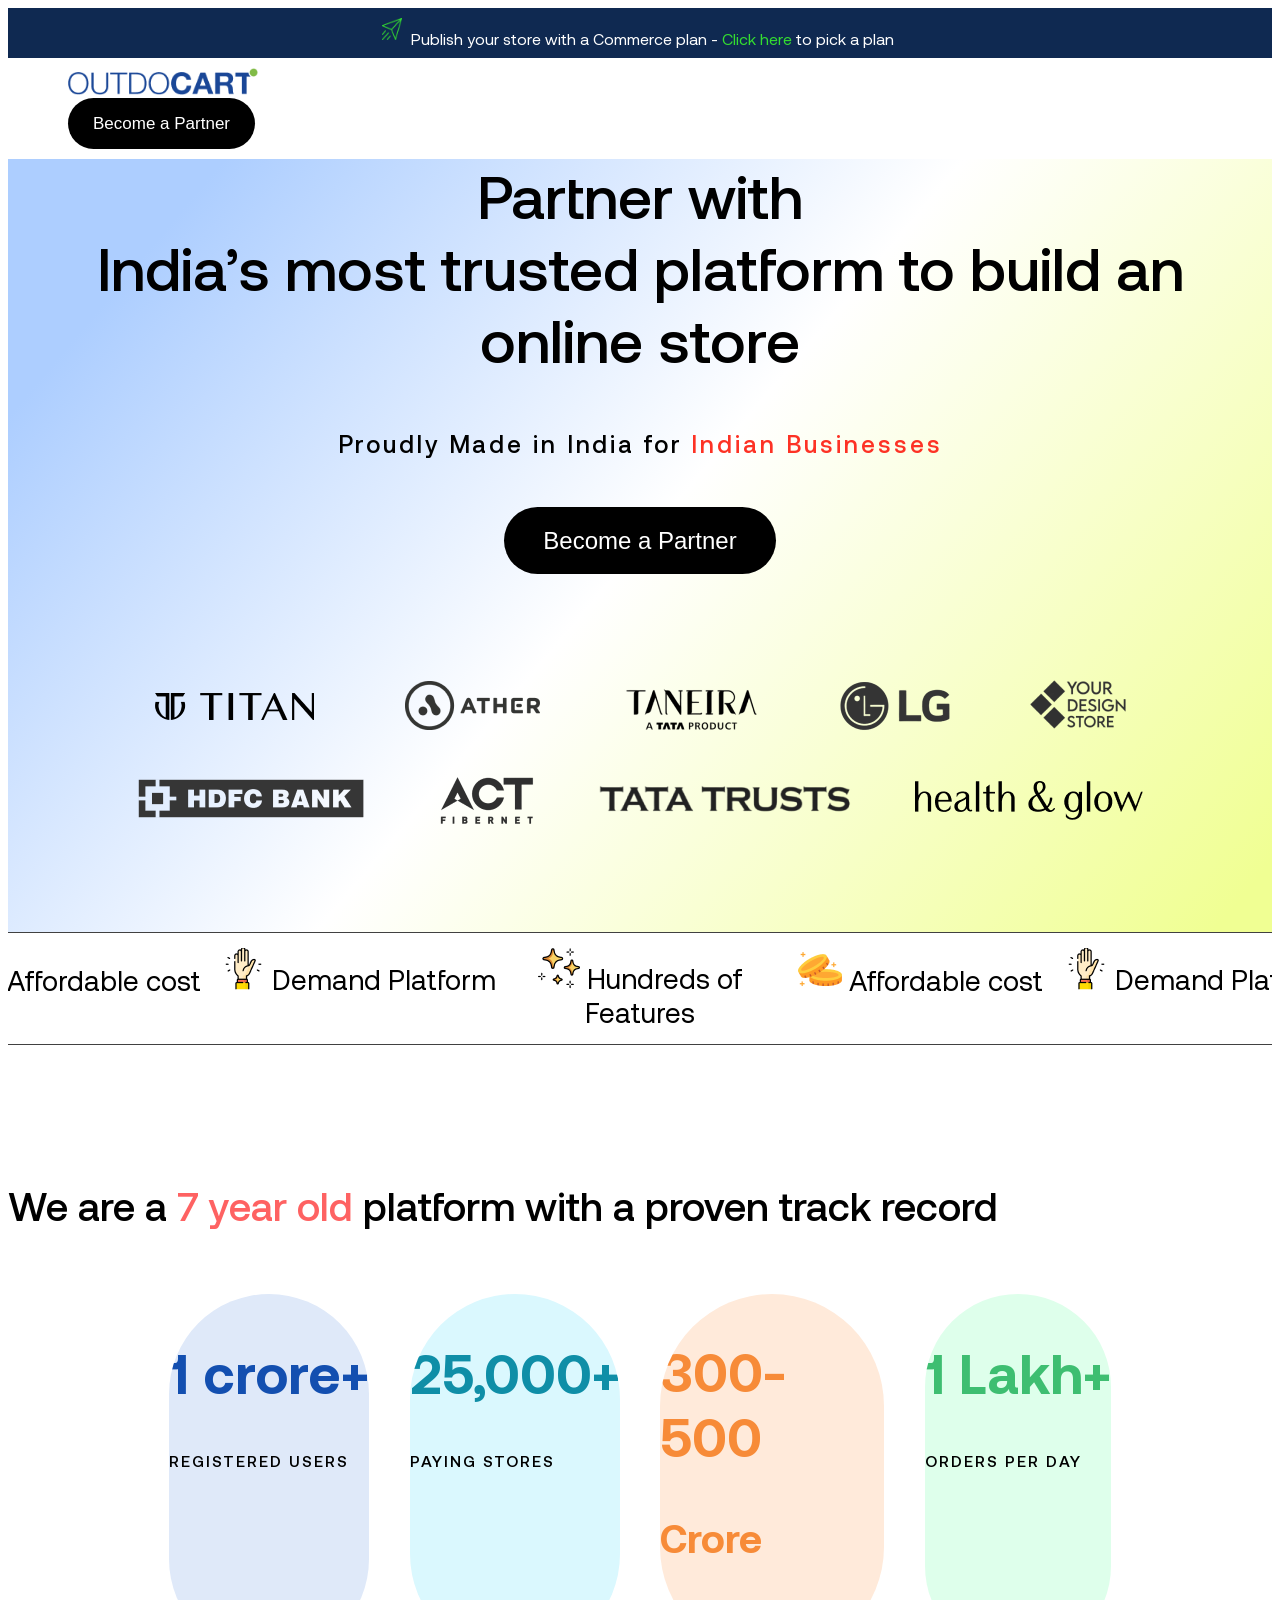
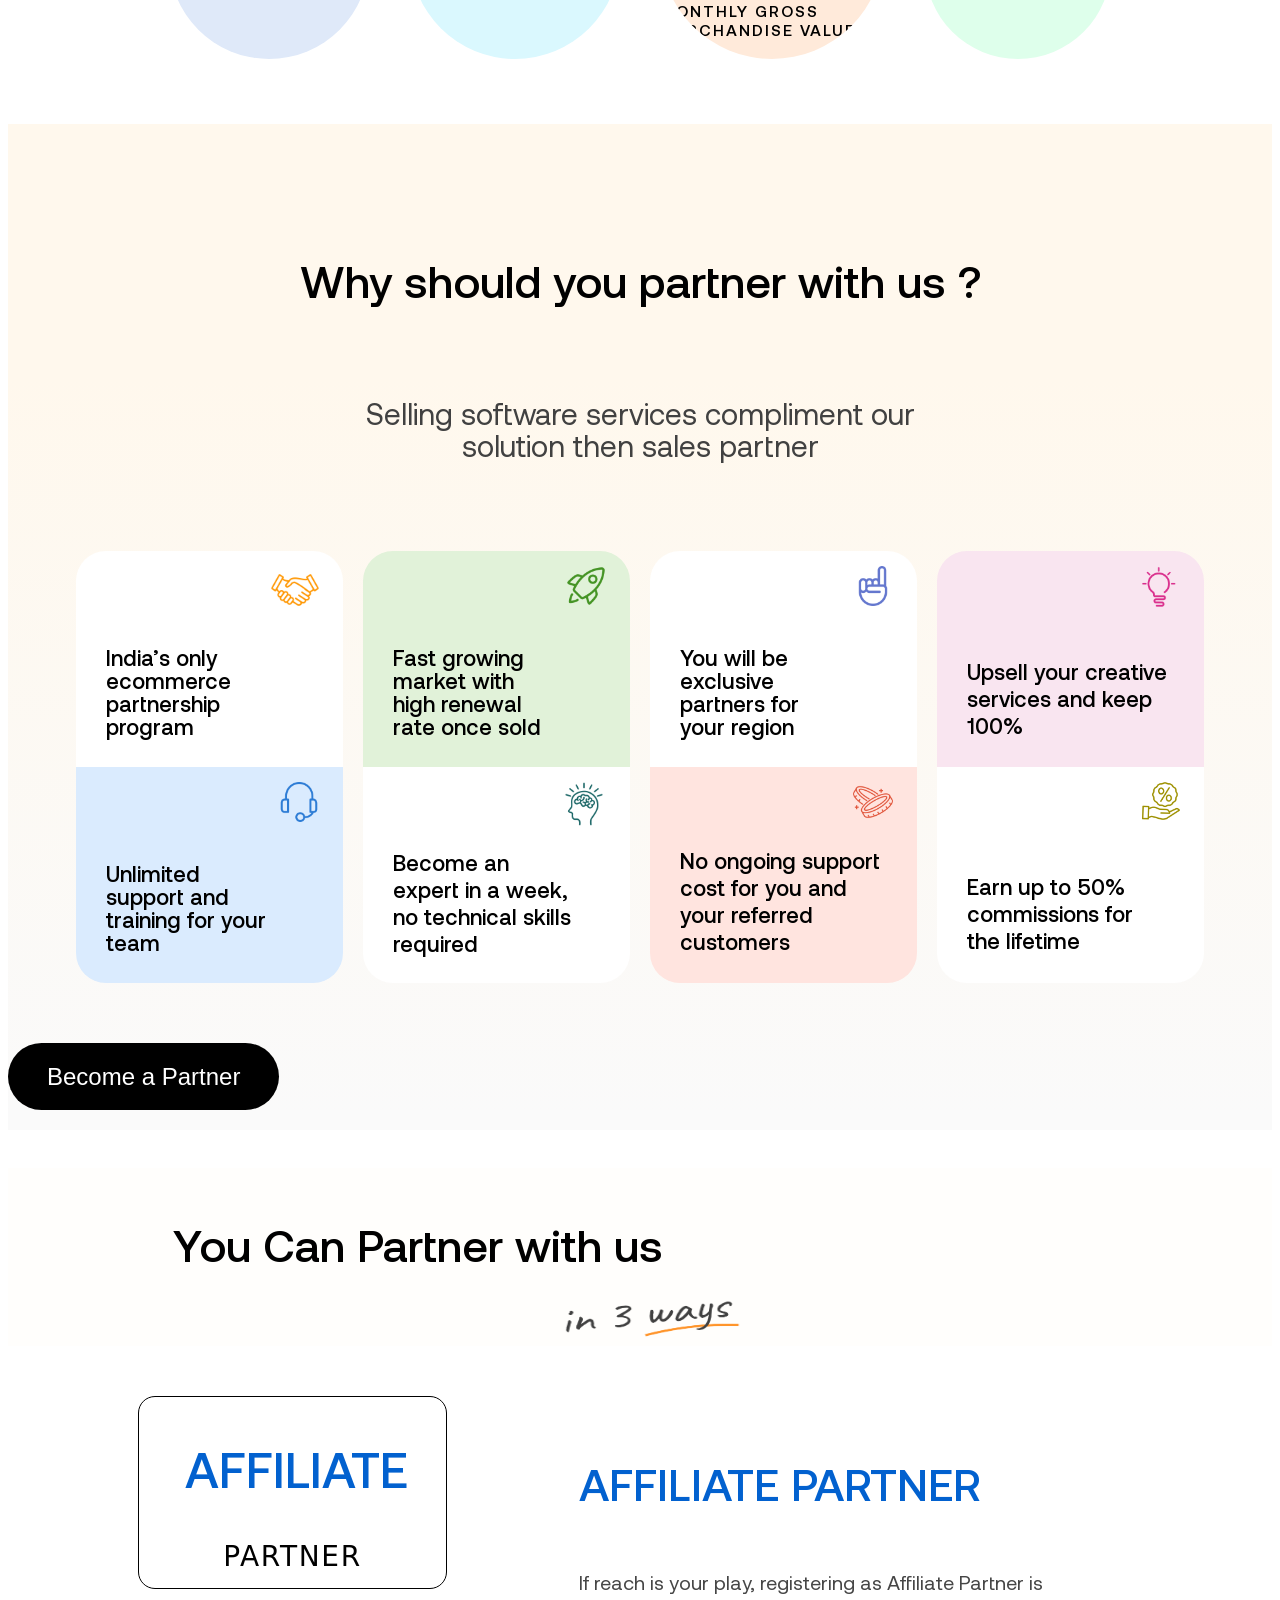
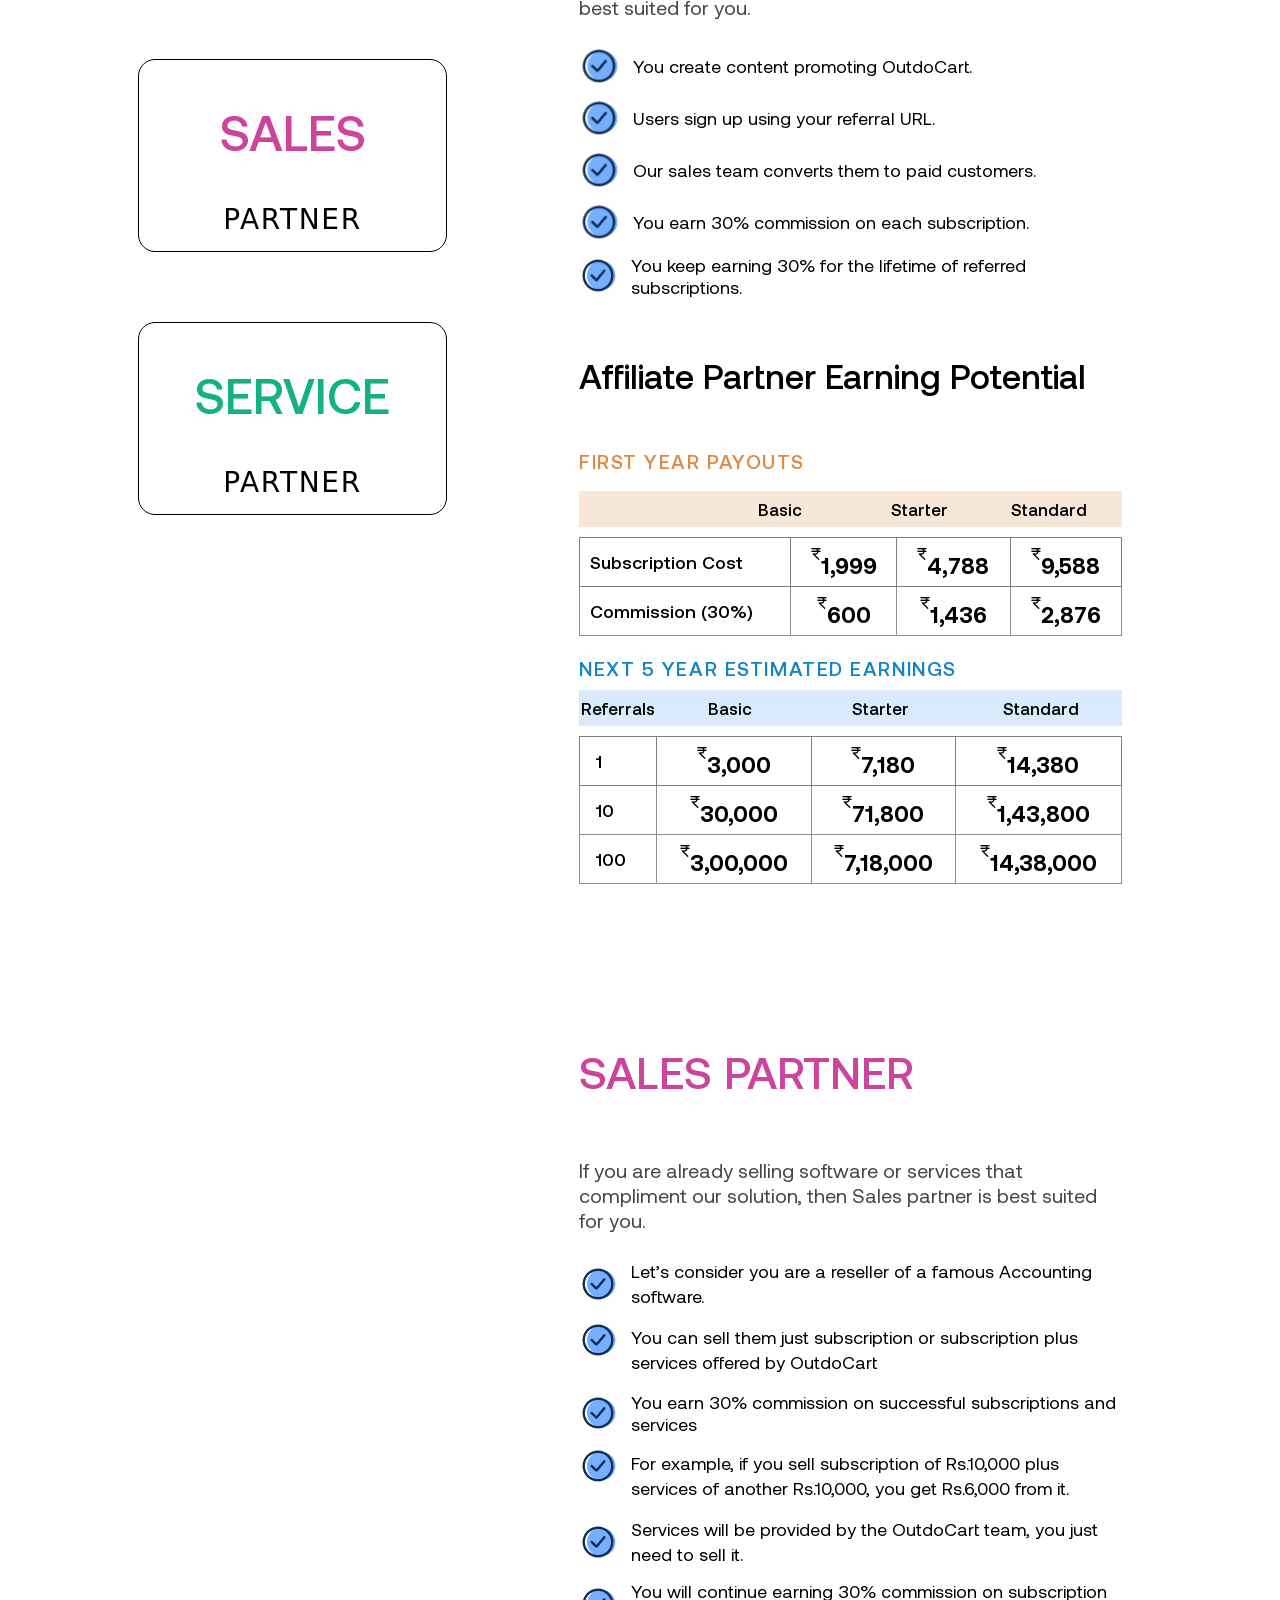
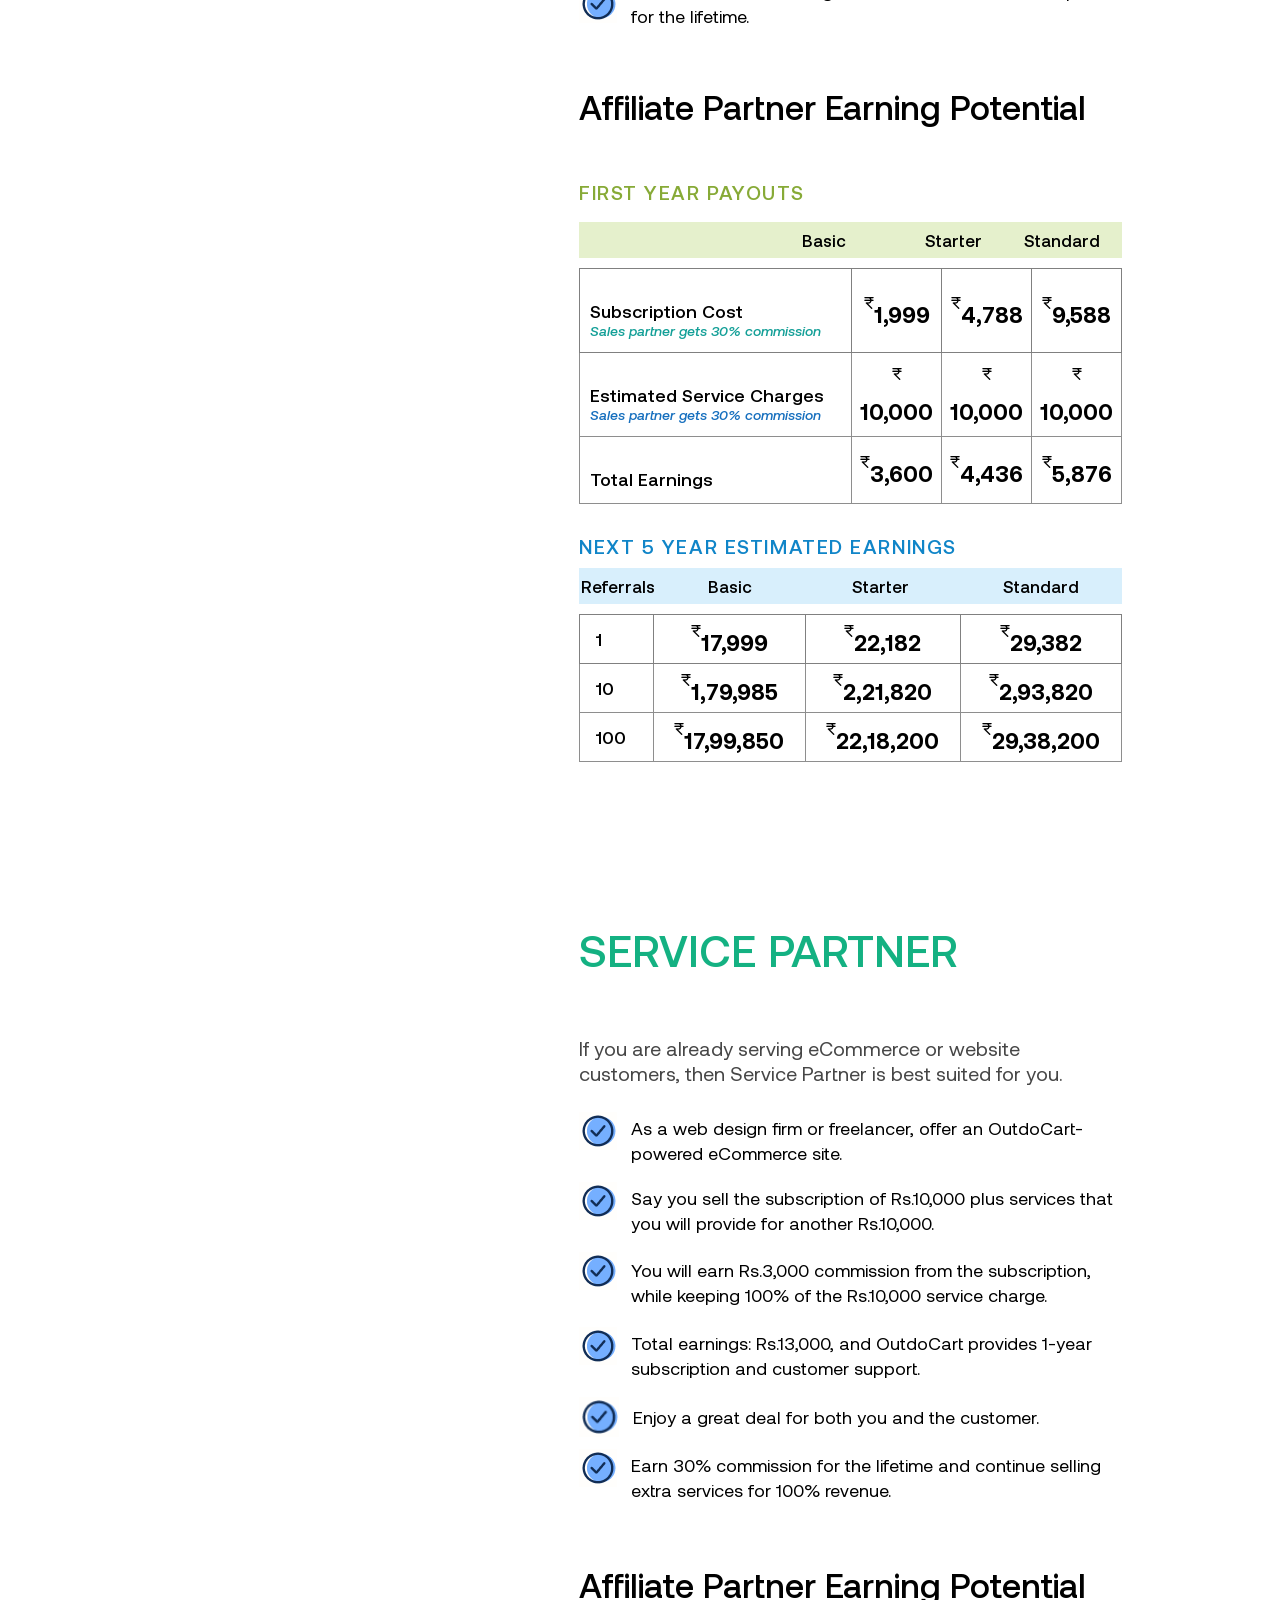
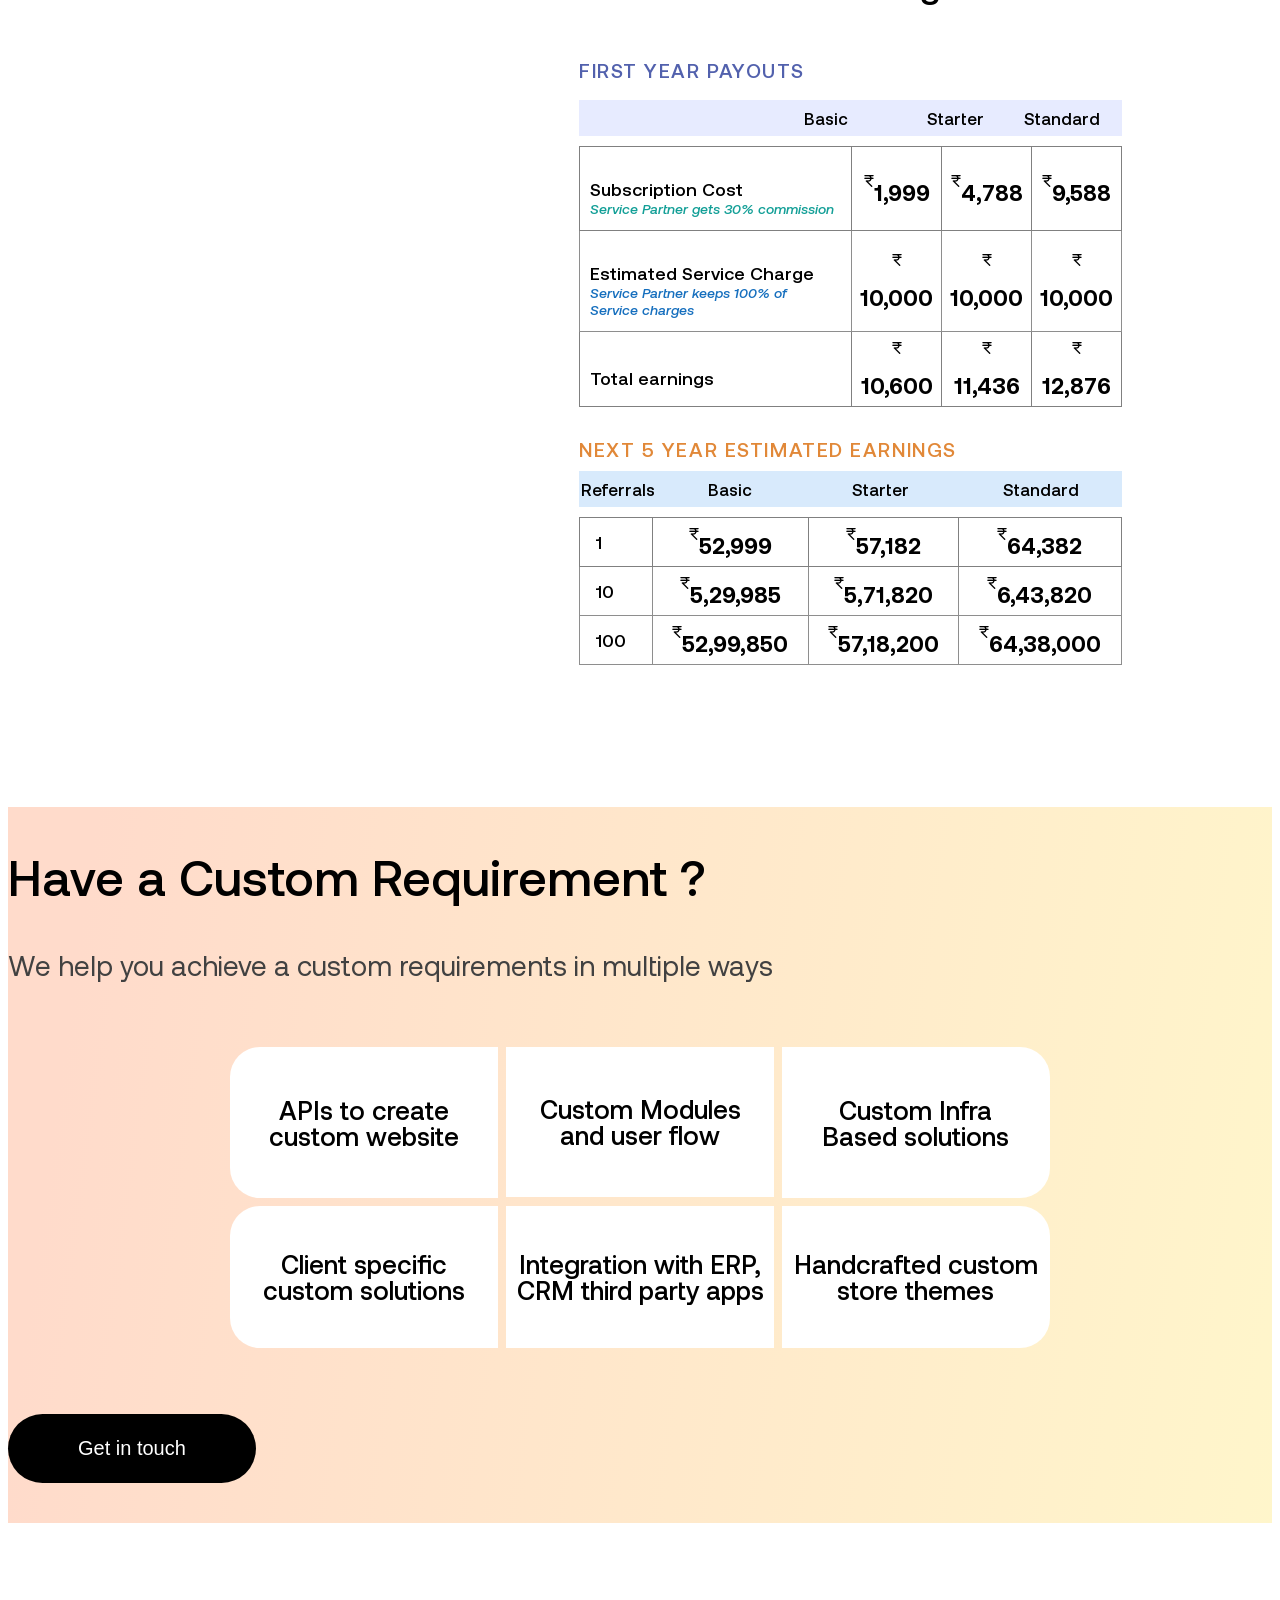
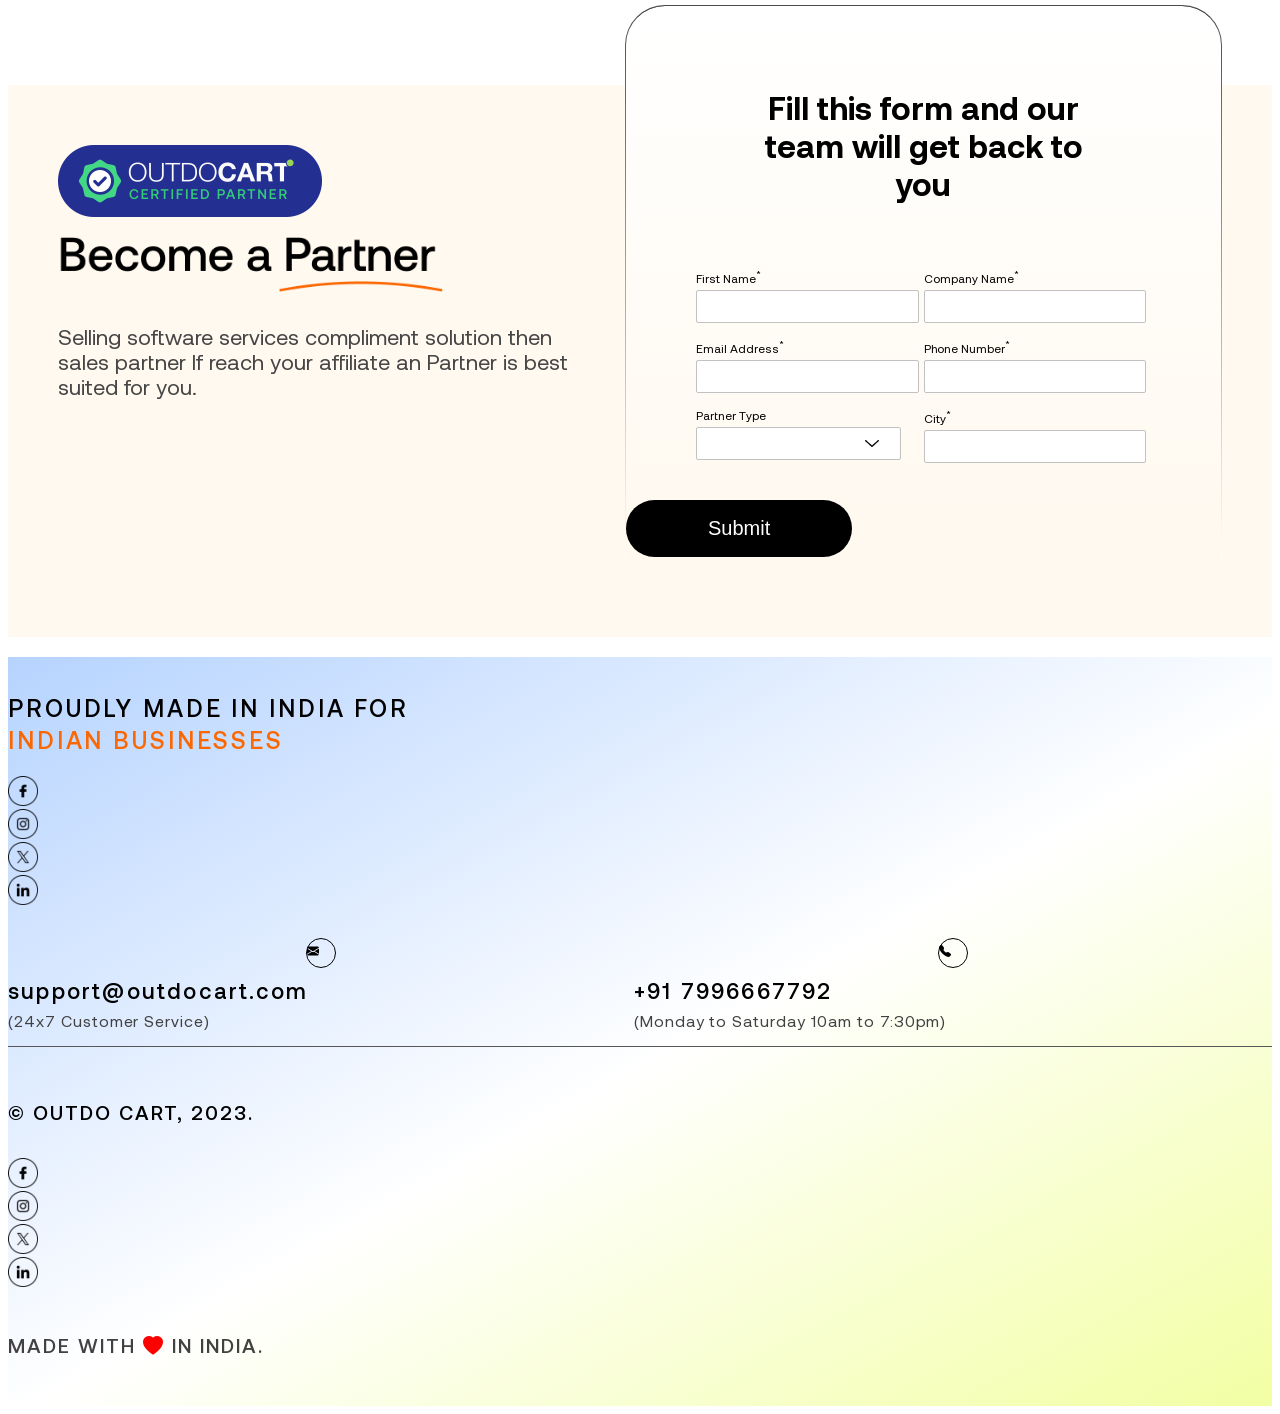
==== commit 54ea29de: "changes" ====
--- a/index.html
+++ b/index.html
@@ -414,7 +414,7 @@
                 <div class="main-heading-content">
                   <span
                     >If reach is your play, registering as Affiliate Partner is
-                    best suited for you.</span
+                    <br>best suited for you.</span
                   >
                 </div>
                 <div class="full-category">
--- a/assets/css/partner.css
+++ b/assets/css/partner.css
@@ -62,9 +62,11 @@
   font-weight: normal;
   line-height: 19px;
   border: none;
-  outline: none;
   border-radius: 90px;
   cursor: pointer;
+}
+button:focus {
+  outline:0;
 }
 .become-a-partner-btn:hover {
   color: #fff;
@@ -118,7 +120,6 @@
   font-weight: normal;
   line-height: 19px;
   border: none;
-  outline: none;
   border-radius: 90px;
   cursor: pointer;
 }
@@ -775,7 +776,6 @@
   width: 820px;
 }
 
-
 .main-paretner-title {
   background-color: #fffefc;
   padding: 0px;
@@ -891,20 +891,20 @@
   padding-left: 35px;
   padding-right: 40px;
 }
-.service-basic{
+.service-basic {
   padding-left: 150px;
 }
-.service1-referrals{
+.service1-referrals {
   padding-left: 0px;
 }
-.service1-basic{
+.service1-basic {
   padding-right: 85px;
   padding-left: 40px;
 }
-.service1-starter{
+.service1-starter {
   padding-right: 53px;
 }
-.service1-standard{
+.service1-standard {
   padding-left: 35px;
   padding-right: 40px;
 }
@@ -1097,7 +1097,6 @@
   font-weight: normal;
   line-height: 19px;
   border: none;
-  outline: none;
   border-radius: 90px;
 }
 
@@ -1255,11 +1254,10 @@
   background-color: #000;
   color: #fff;
   padding: 25px 70px !important;
-  font-size: 24px;
+  font-size: 20px;
   font-weight: normal;
   line-height: 19px;
   border: none;
-  outline: none;
   border-radius: 90px;
   cursor: pointer;
   margin-top: 31px;
@@ -1268,24 +1266,21 @@
   background-color: black;
   cursor: pointer;
   border: none;
-  outline: none;
 }
 .partner-form-btn {
   background-color: #000;
   color: #fff;
   padding: 19px 82px !important;
-  font-size: 24px;
+  font-size: 20px;
   font-weight: normal;
   line-height: 19px;
   border: none;
-  outline: none;
   border-radius: 90px;
   cursor: pointer;
 }
 
 button:hover {
   background-color: black;
-  outline: none;
 }
 .main-form-group {
   display: grid;
@@ -1456,11 +1451,7 @@
     font-weight: normal;
     line-height: 19px;
     border: none;
-    outline: none;
     border-radius: 90px;
-  }
-  .become-a-partner-btn:hover {
-    background-color: #0056b3;
   }
   .become-a-partner-banner-btn {
     display: flex;
@@ -2056,7 +2047,6 @@
     height: 29px;
     margin-top: -40px !important;
     margin-left: 235px;
-    
   }
   .main-partner-category nav .buttons {
     border: 0.5px solid #cdcdcd;
@@ -2078,8 +2068,6 @@
   }
   .table2-top {
     font-size: 10px;
-   
-    padding-right: 47px;
   }
   .main-partner-category {
     margin: 0;
@@ -2116,7 +2104,7 @@
     letter-spacing: 0.56px;
   }
   .partner-form-btn {
-    padding: 14px 40px !important;
+    padding: 12px 34px !important;
   }
   .main-data-name {
     padding: 8px 12px;
@@ -2183,7 +2171,7 @@
     font-size: 22px;
   }
   .form-btn {
-    padding: 17px 32px !important;
+    padding: 12px 34px !important;
   }
   .main-partner-section {
     margin-top: 50px;
@@ -2284,8 +2272,6 @@
   }
   .table2-top {
     font-size: 14px;
-
-    padding-right: 0px;
   }
   .main-heading-content span {
     font-size: 14px;
@@ -2318,7 +2304,10 @@
     padding: 0px;
   }
   .main-data-title {
-    width: 160px;
+    width: 145px;
+  }
+  .main-data-title {
+    padding: 13px 0px 13px 10px;
   }
   .main-data-name {
     width: 120px;
@@ -2326,20 +2315,20 @@
   .main-data-name1 {
     width: 70px !important;
   }
-  .category .span-m  img{
+  .category .span-m img {
     padding-right: 14px;
-    margin-bottom: 17px;
+    margin-bottom: 37px;
     padding-bottom: 0px;
   }
-  .affiliate1-basic{
+  .affiliate1-basic {
     padding-right: 0px;
     padding-left: 10px;
   }
-  .affiliate1-starter{
+  .affiliate1-starter {
     padding-right: 0px;
     padding-left: 45px;
   }
-  .affiliate1-standard{
+  .affiliate1-standard {
     padding-left: 20px;
     padding-right: 15px;
   }
@@ -2349,33 +2338,40 @@
     font-size: 15px;
     font-weight: 500;
   }
-  .table-heading ul .commission-heading-2{
+  .table-heading ul .commission-heading-2 {
     color: #000;
     font-family: Aeonik;
     font-size: 15px;
     font-weight: 500;
   }
-  .sales-basic{
+  .sales-basic {
     padding-left: 130px;
   }
-  .sales1-basic{
+  .sales1-basic {
     padding-left: 25px;
   }
-  .sales1-starter{
+  .sales1-starter {
     padding-left: 50px;
   }
-  .sales1-standard{
+  .sales1-standard {
     padding-left: 33px;
     padding-right: 6px;
   }
-  .service-basic{
+  .service-basic {
     padding-left: 145px;
   }
-  .service1-basic{
-    padding-left: 0px;
-  }
-  .service1-standard{
+  .service1-basic {
+    padding-left: 40px;
+    padding-right: 45px;
+  }
+  .service1-standard {
     padding-left: 0px;
     width: 85px;
-  }
-}+    padding-right: 8px;
+  }
+  .service1-referrals{
+    padding-left: 5px;
+  }
+ 
+}
+
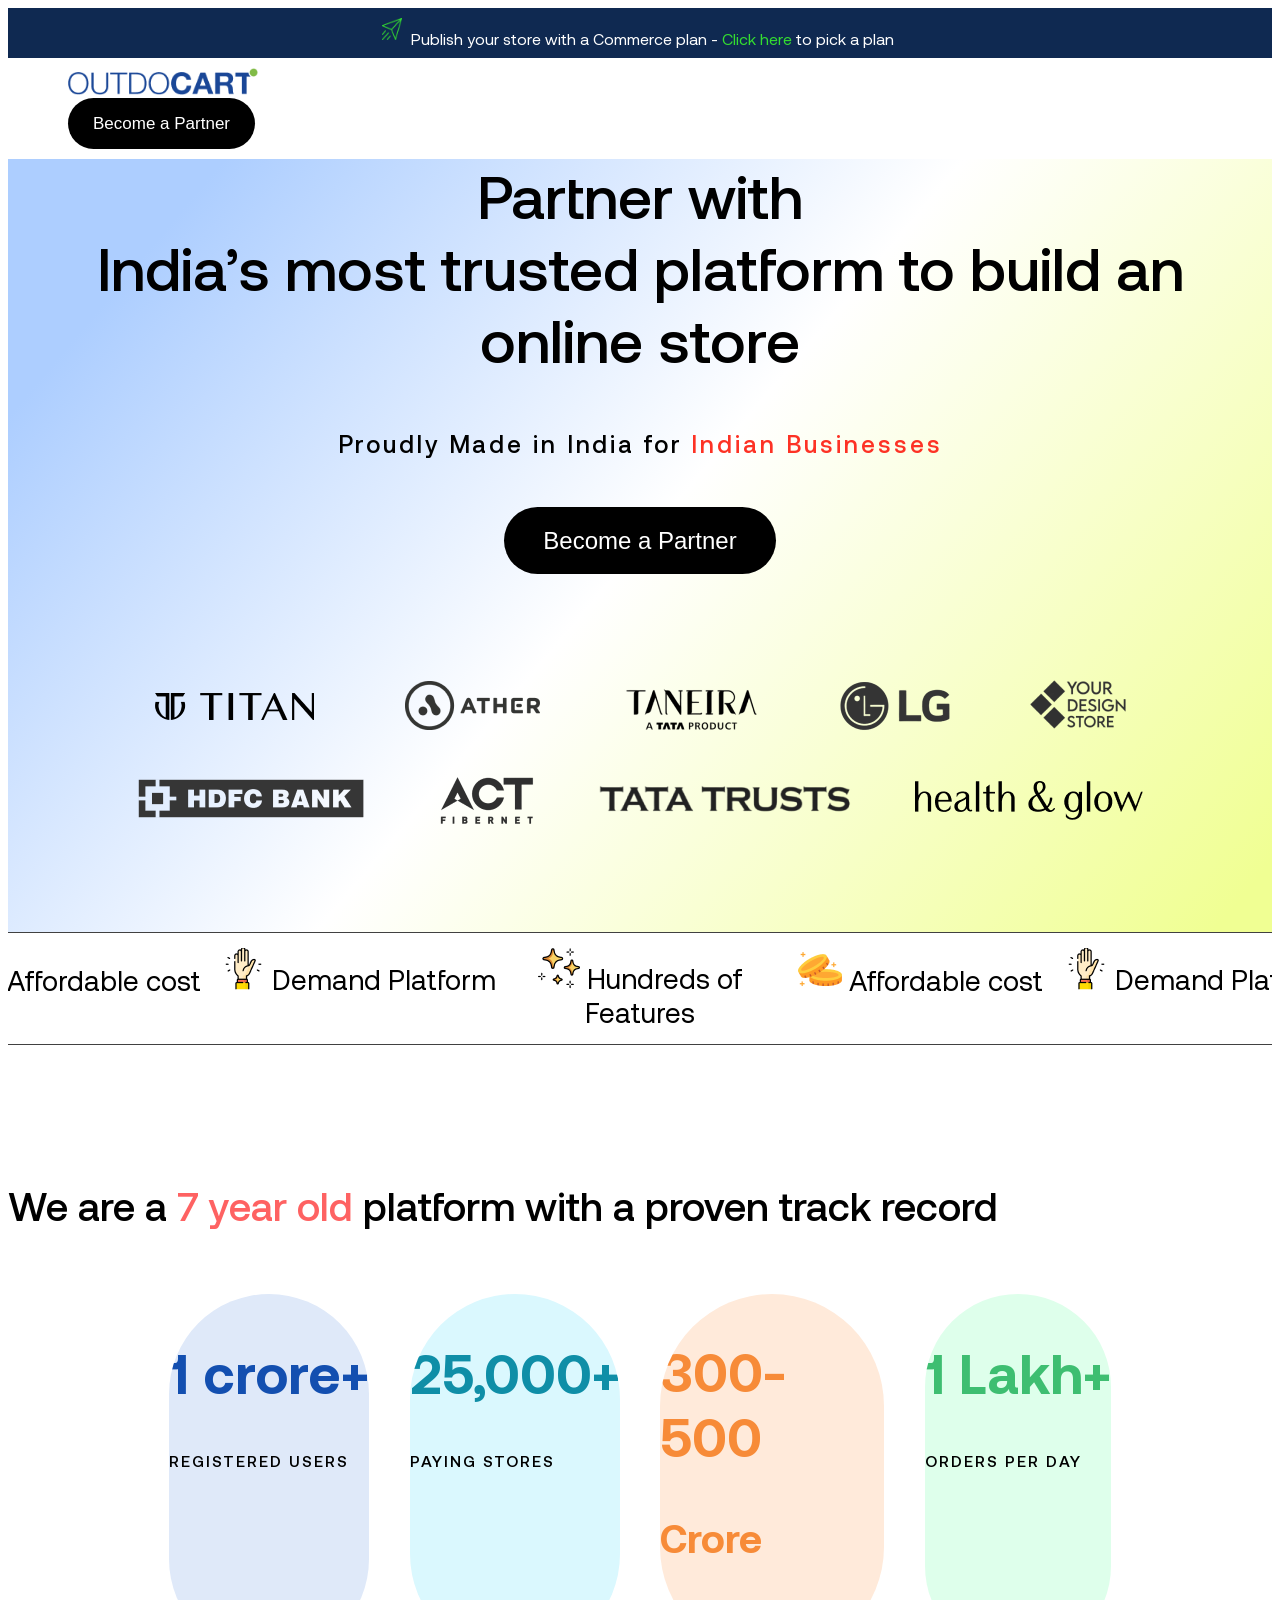
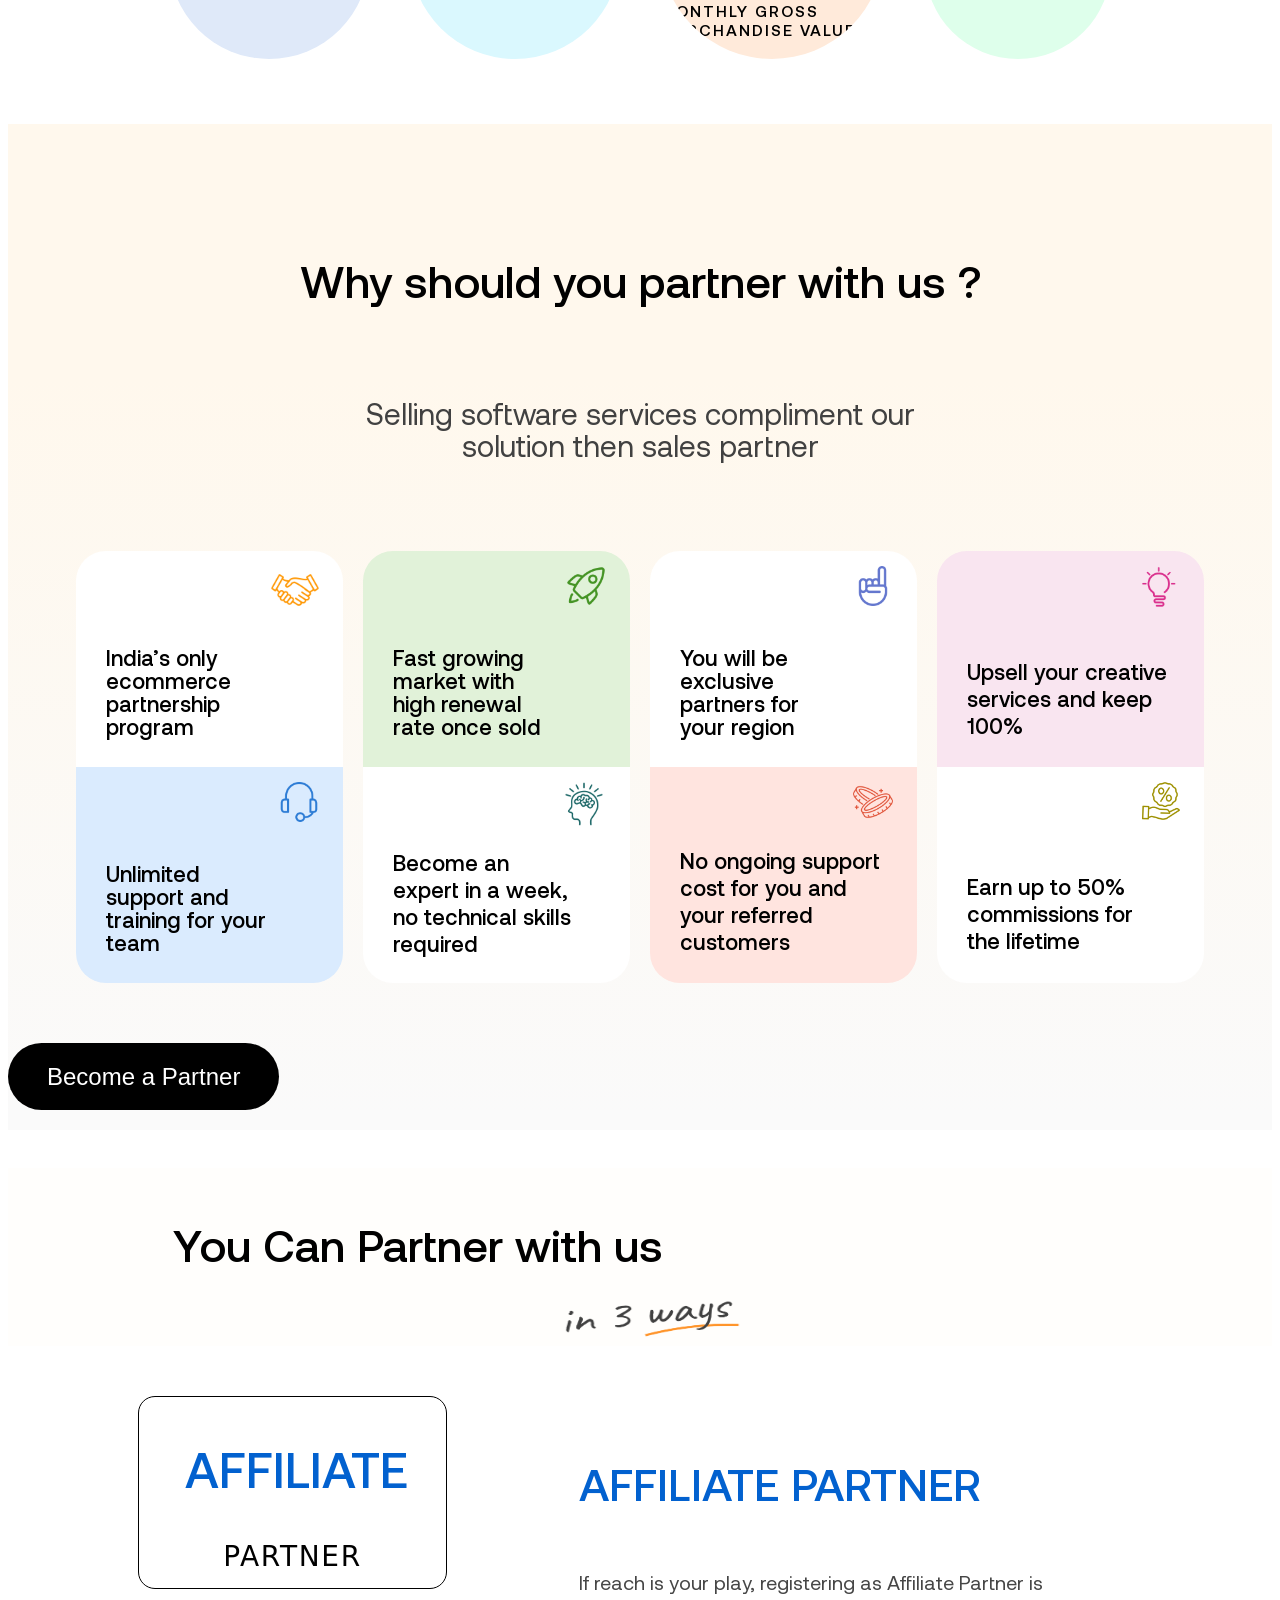
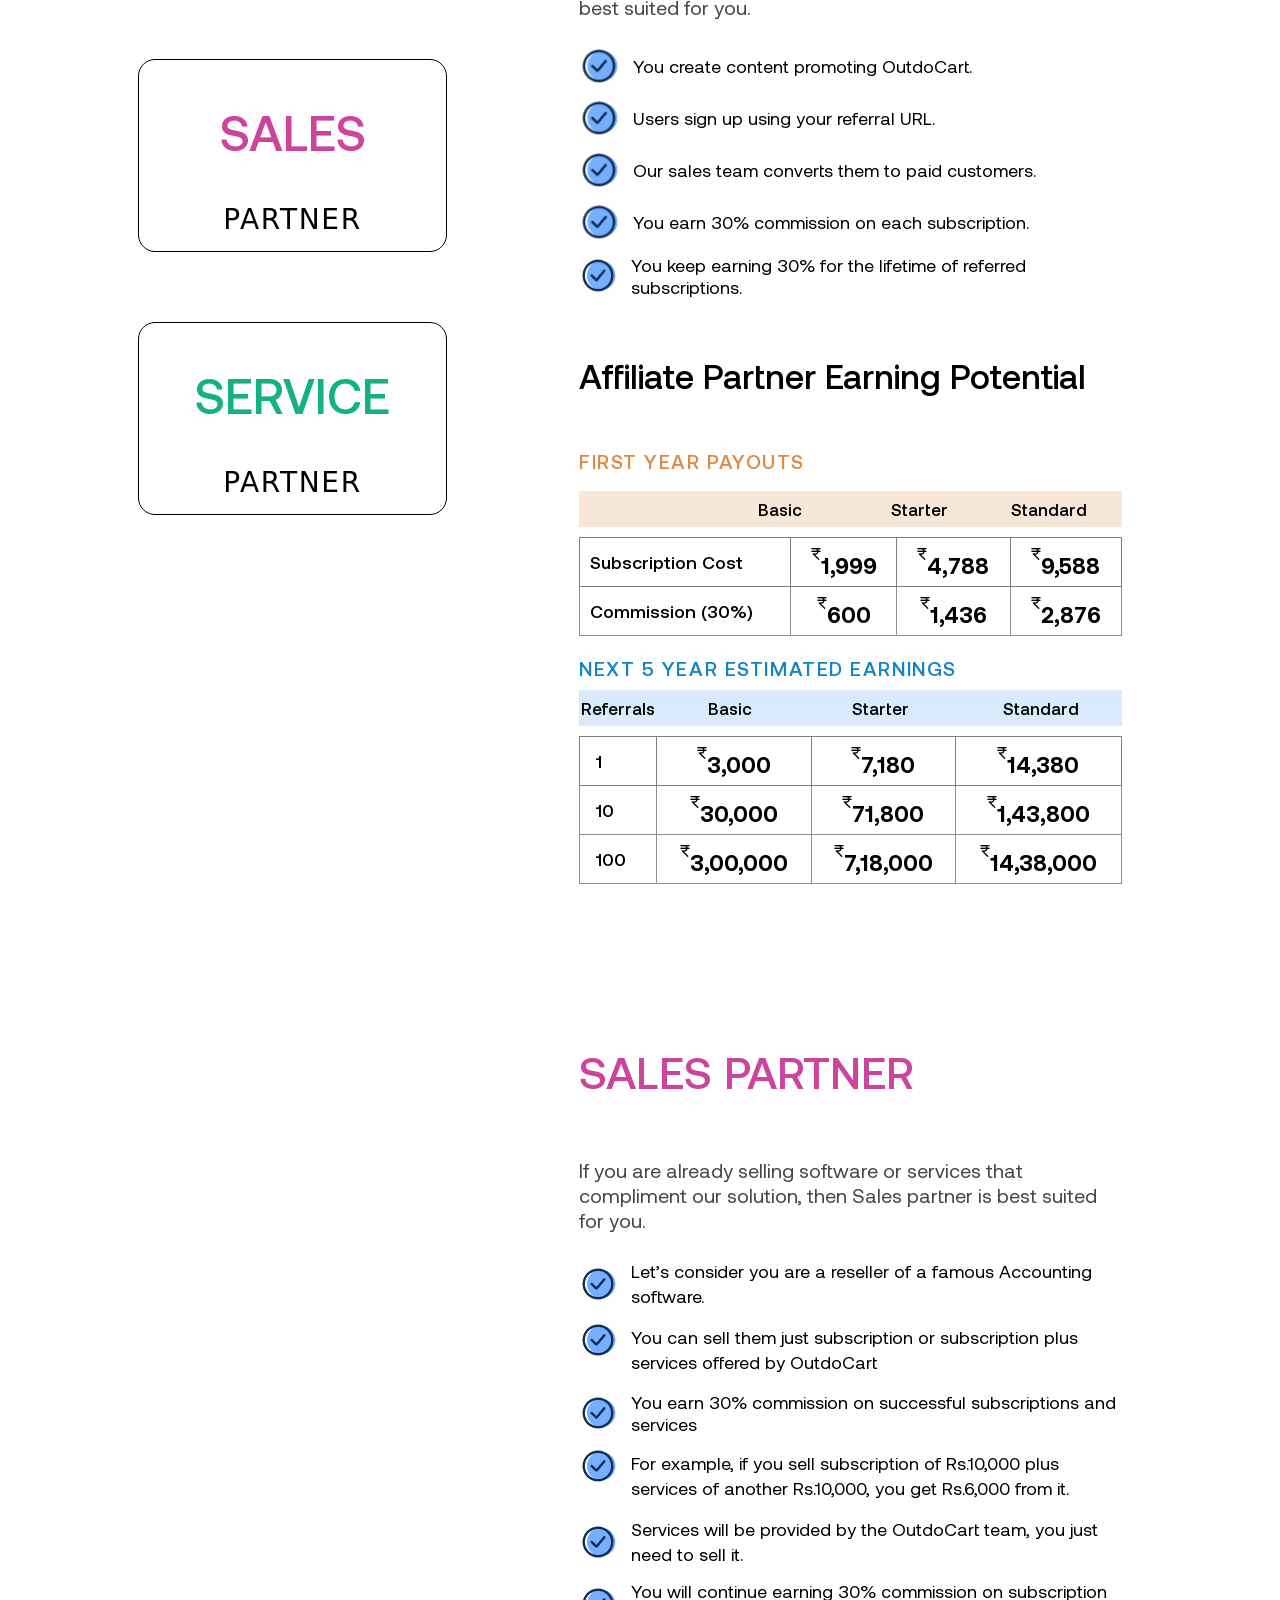
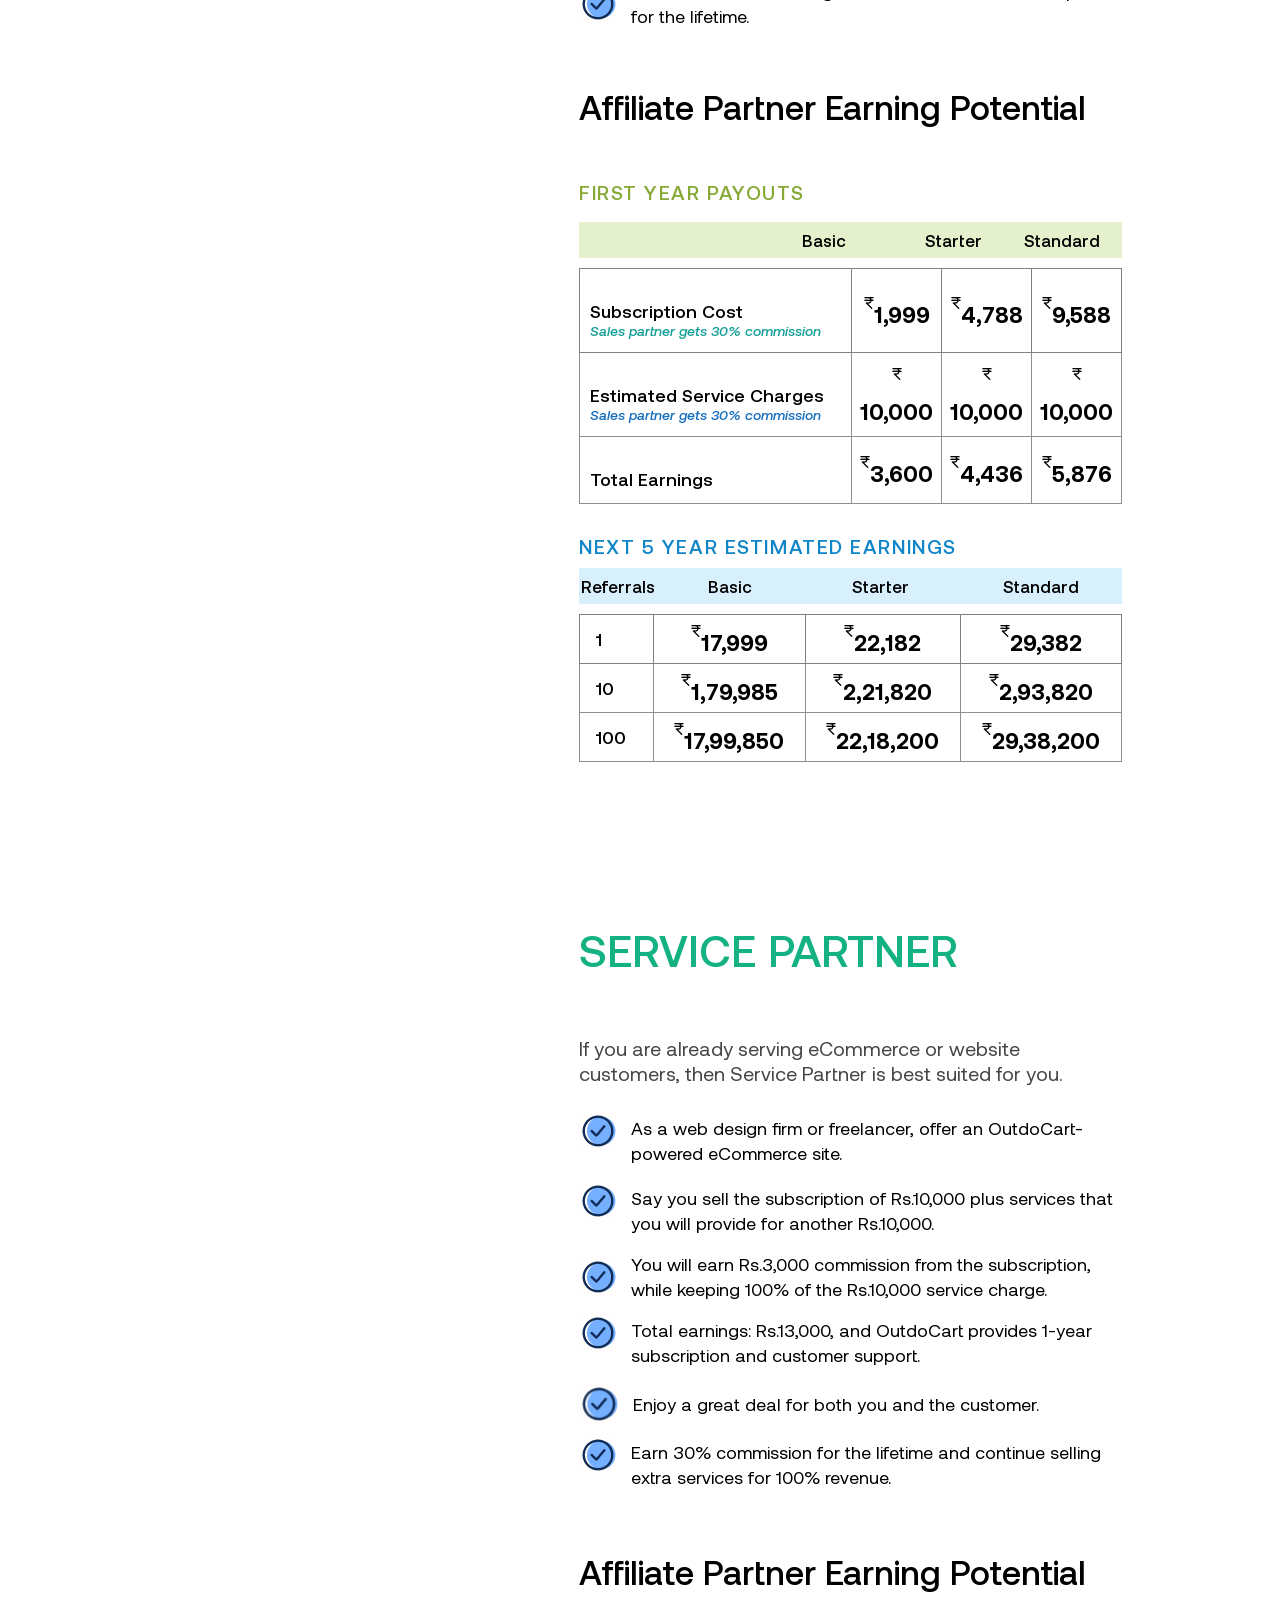
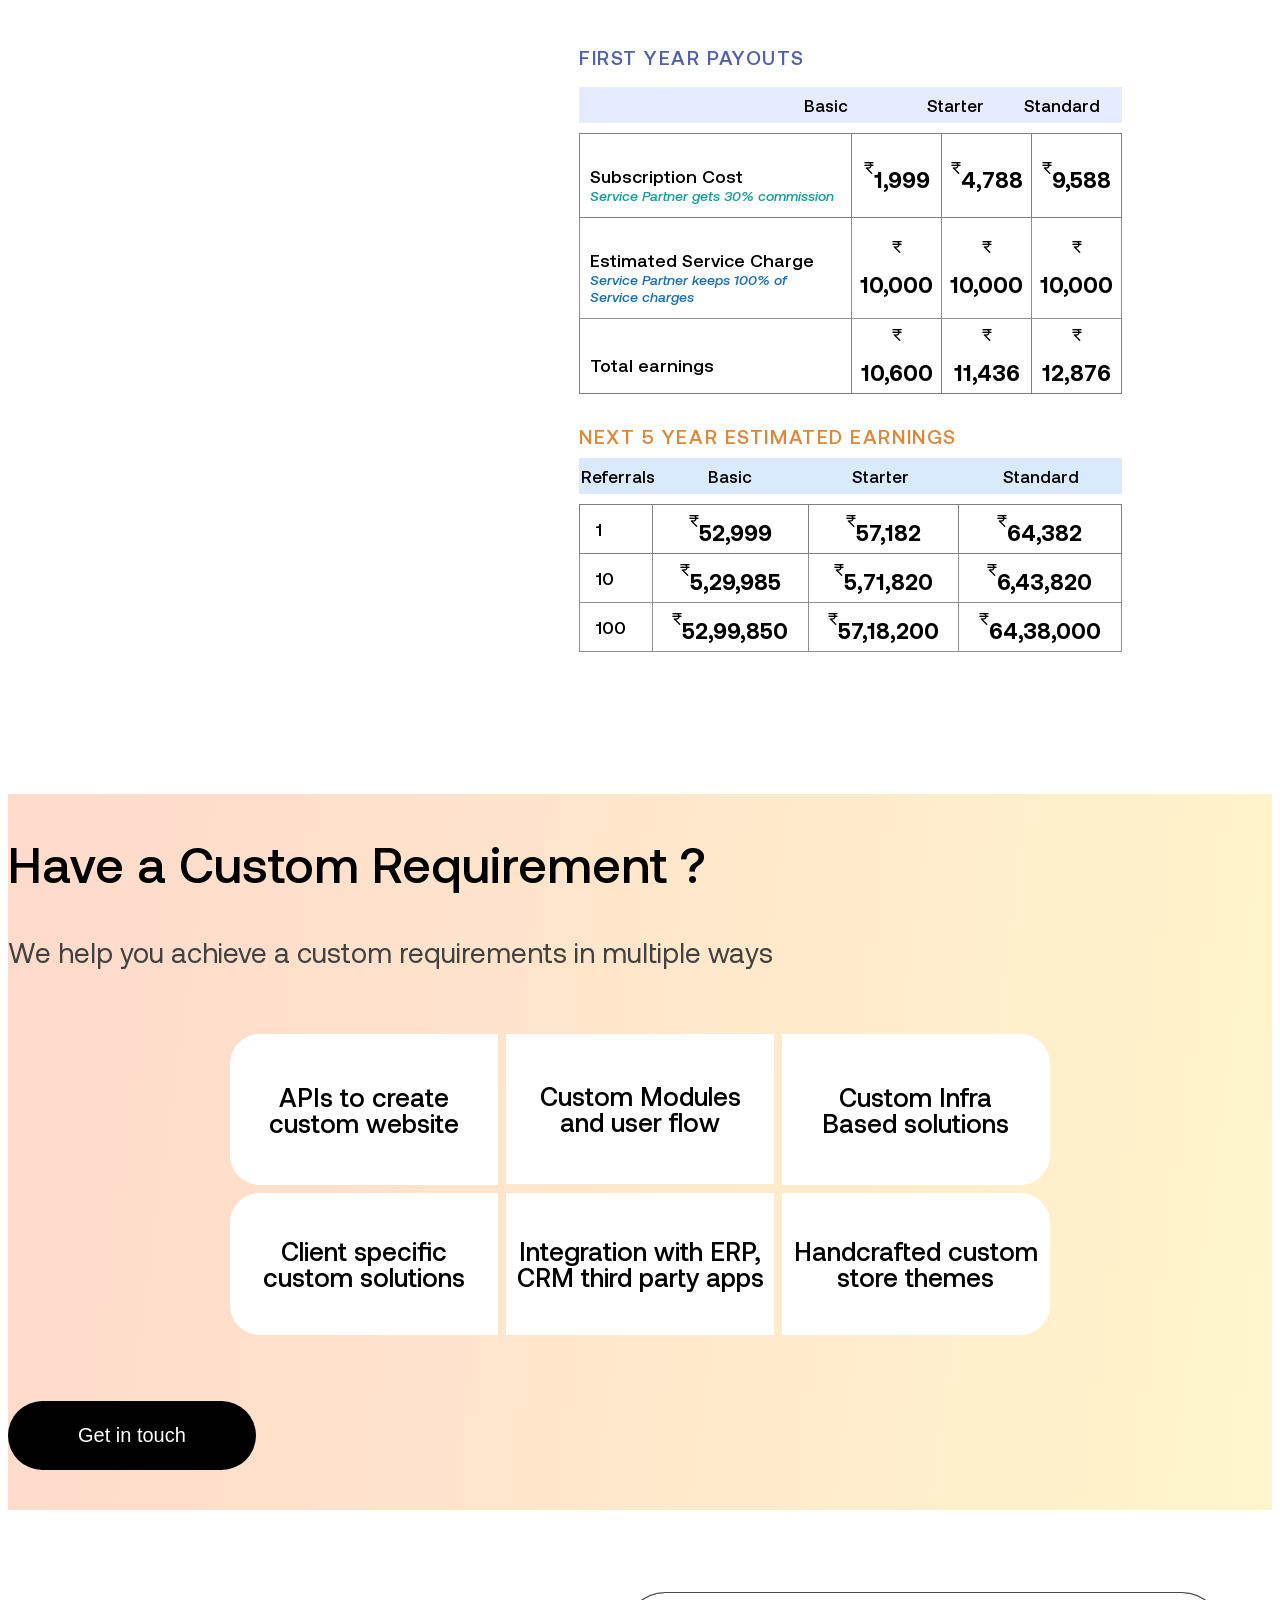
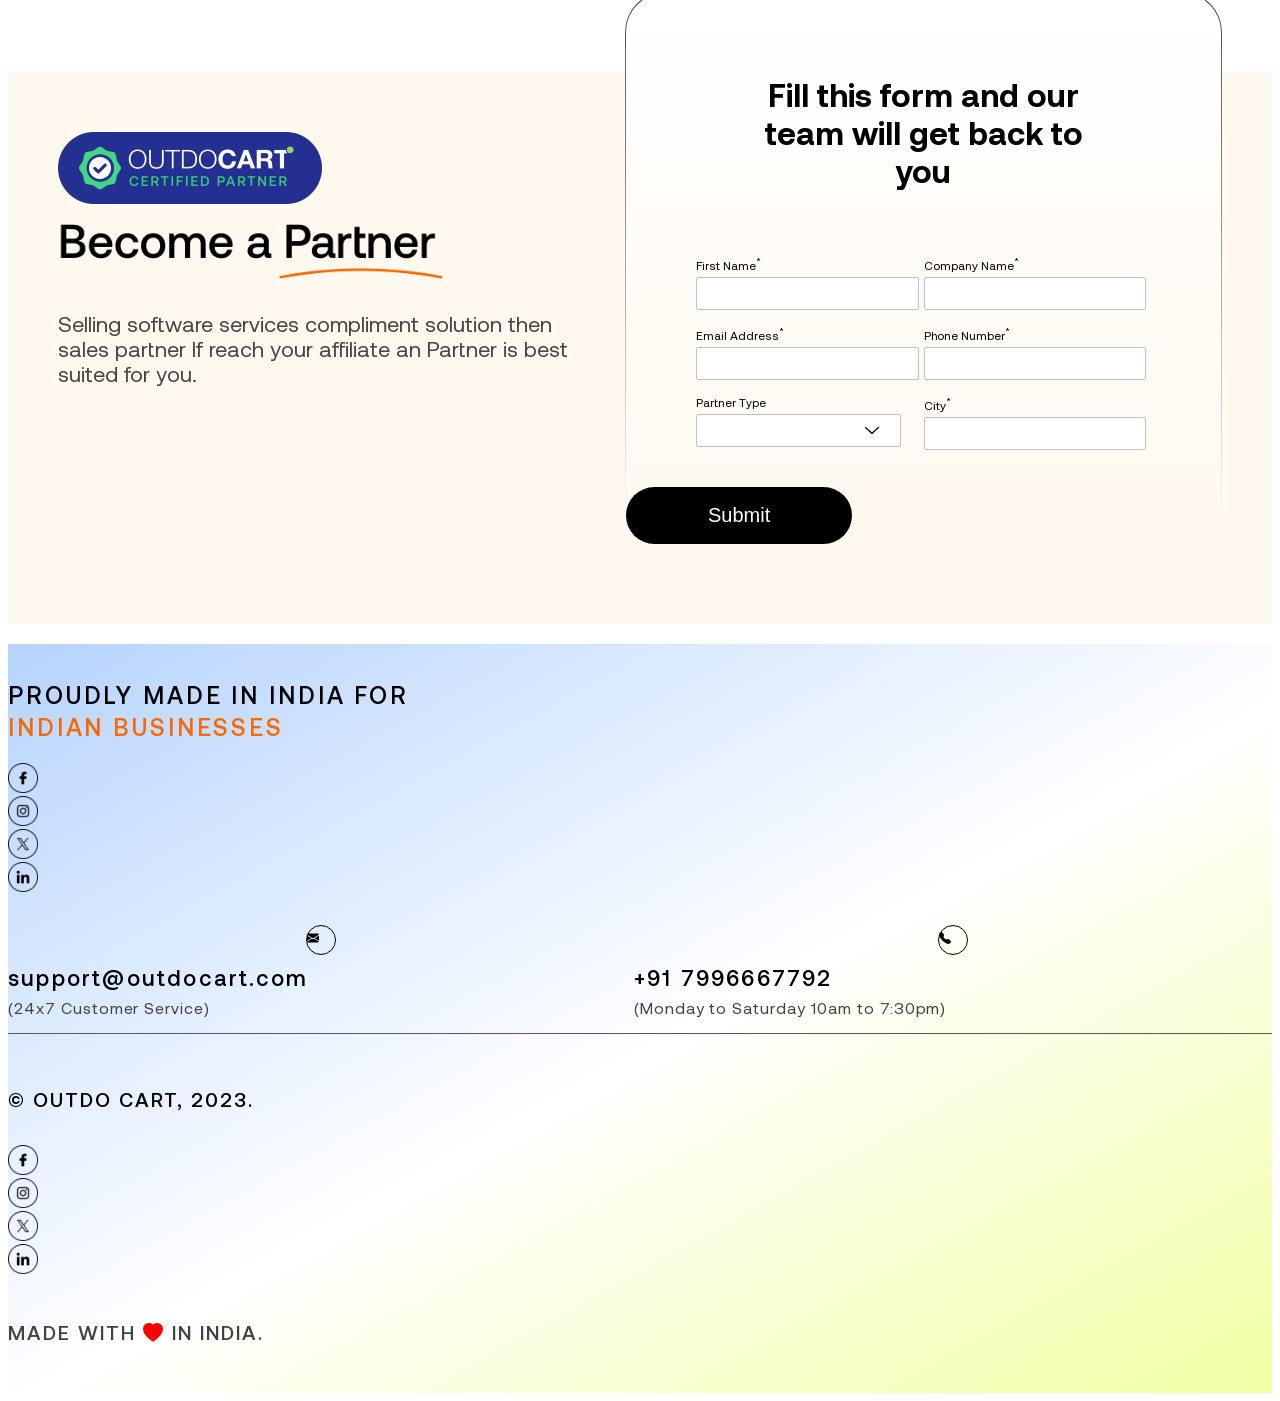
==== commit ca5d908f: "changes12" ====
--- a/index.html
+++ b/index.html
@@ -745,7 +745,7 @@
                       >
                     </li>
                     <li class="span-m">
-                      <img class="sales1" src="assets/img/success.png" alt="" />
+                      <img class="service12" src="assets/img/success.png" alt="" />
                       <span
                         >You will earn Rs.3,000 commission from the
                         subscription, while keeping 100% of the Rs.10,000
--- a/assets/css/partner.css
+++ b/assets/css/partner.css
@@ -2317,6 +2317,11 @@
   }
   .category .span-m img {
     padding-right: 14px;
+    margin-bottom: 18px;
+    padding-bottom: 0px;
+  }
+  .category .span-m .service12{
+    padding-right: 14px;
     margin-bottom: 37px;
     padding-bottom: 0px;
   }
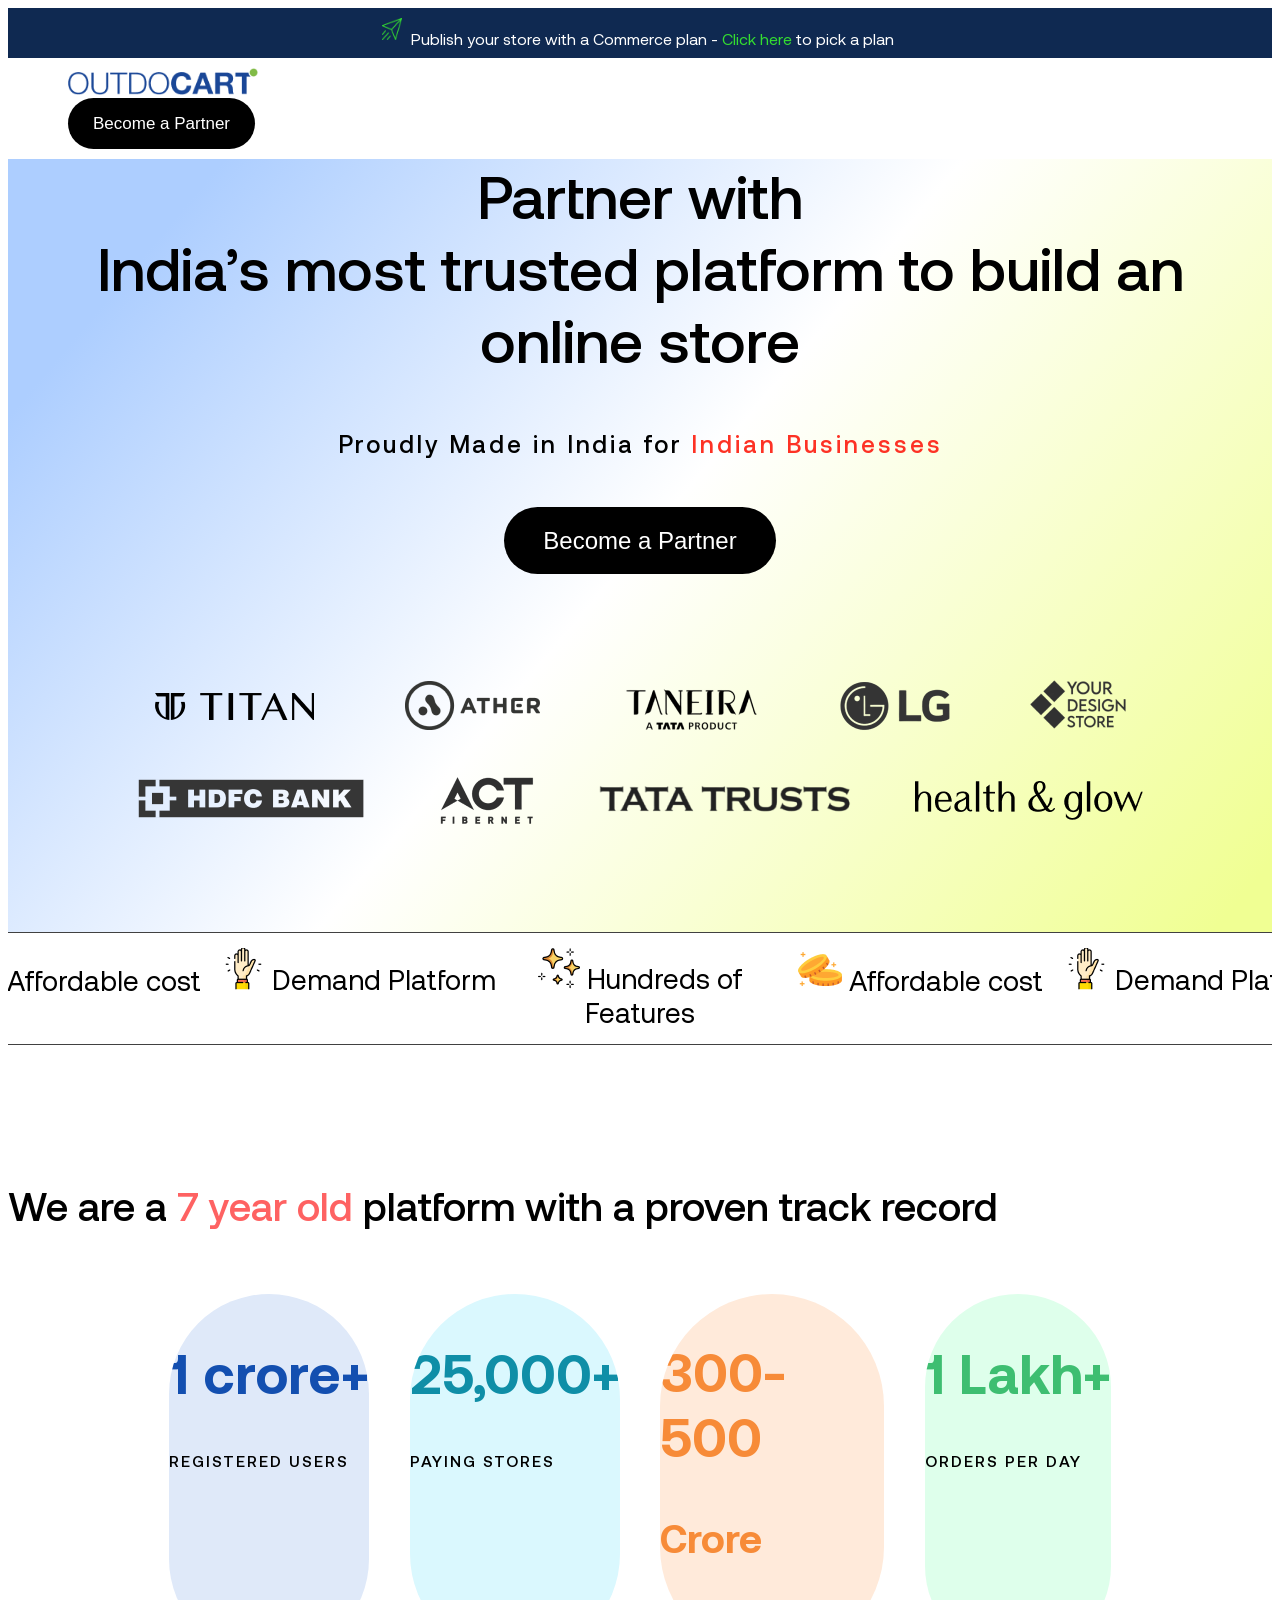
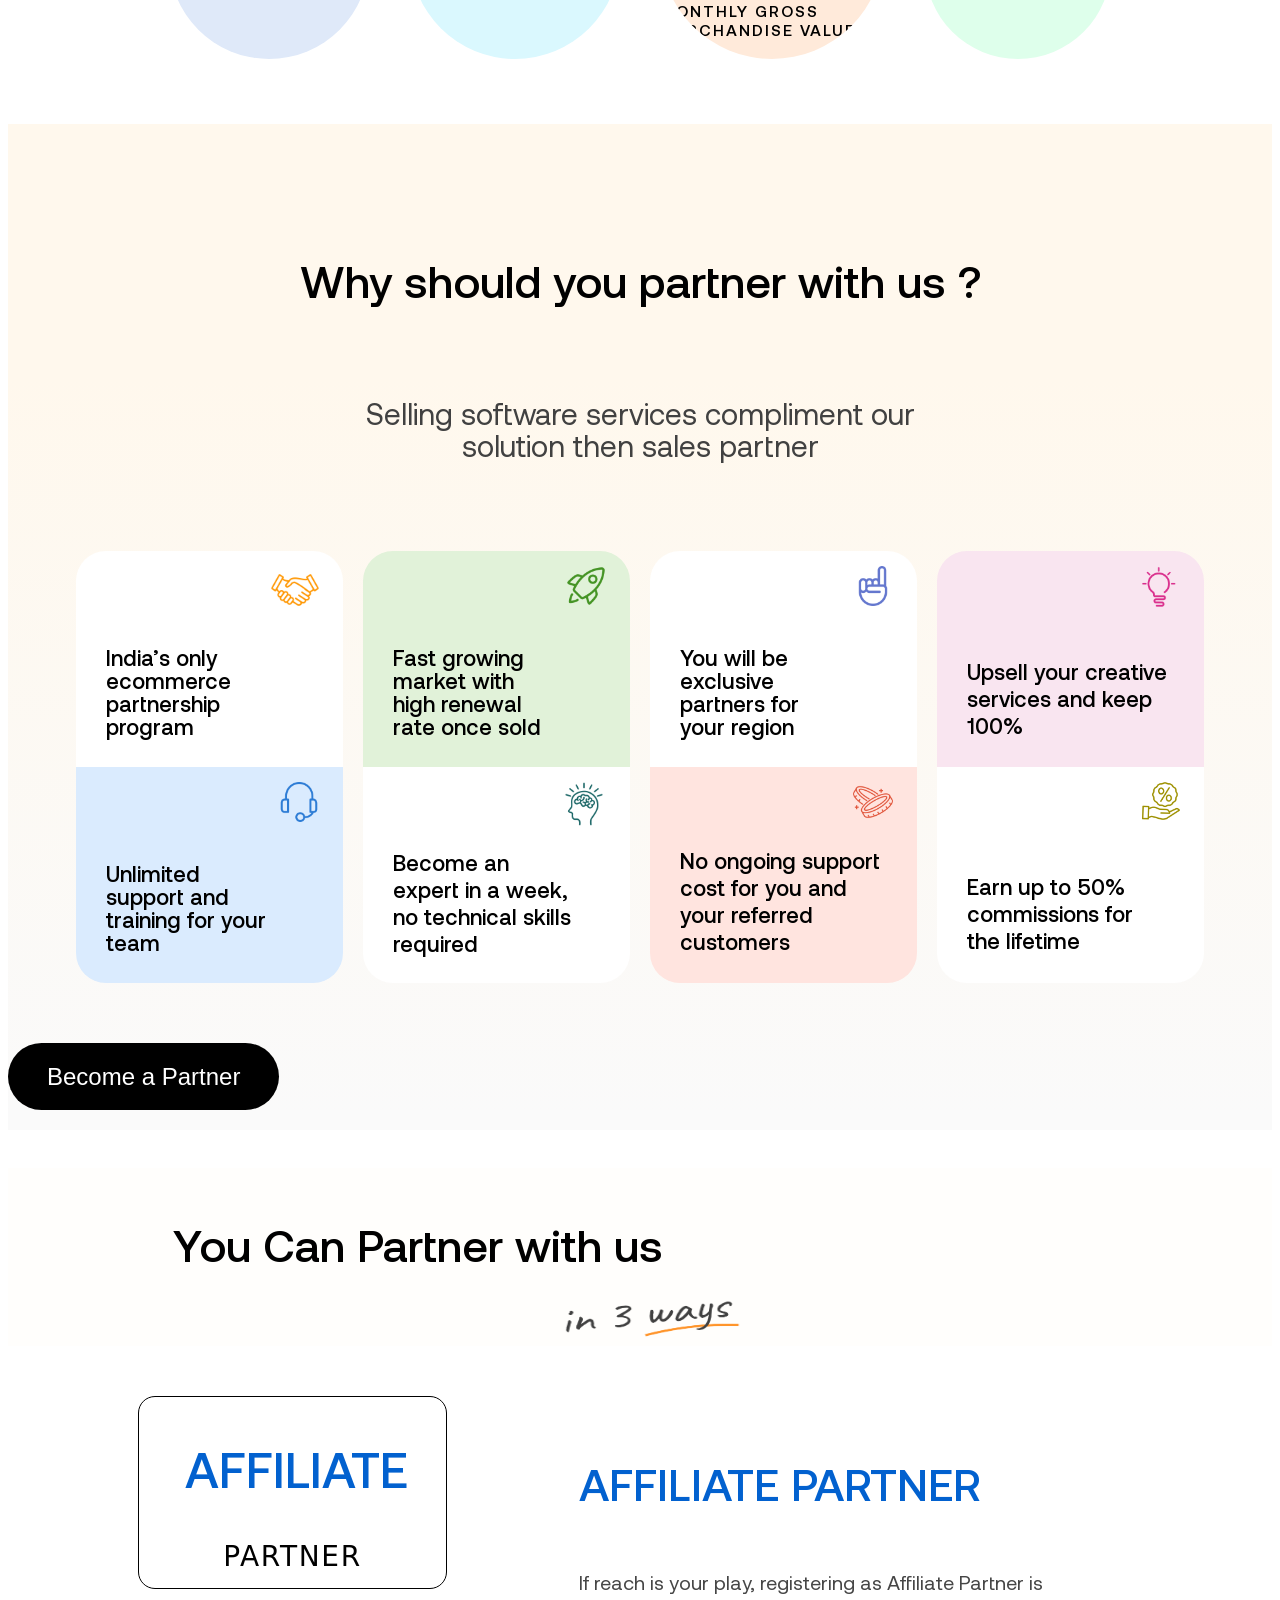
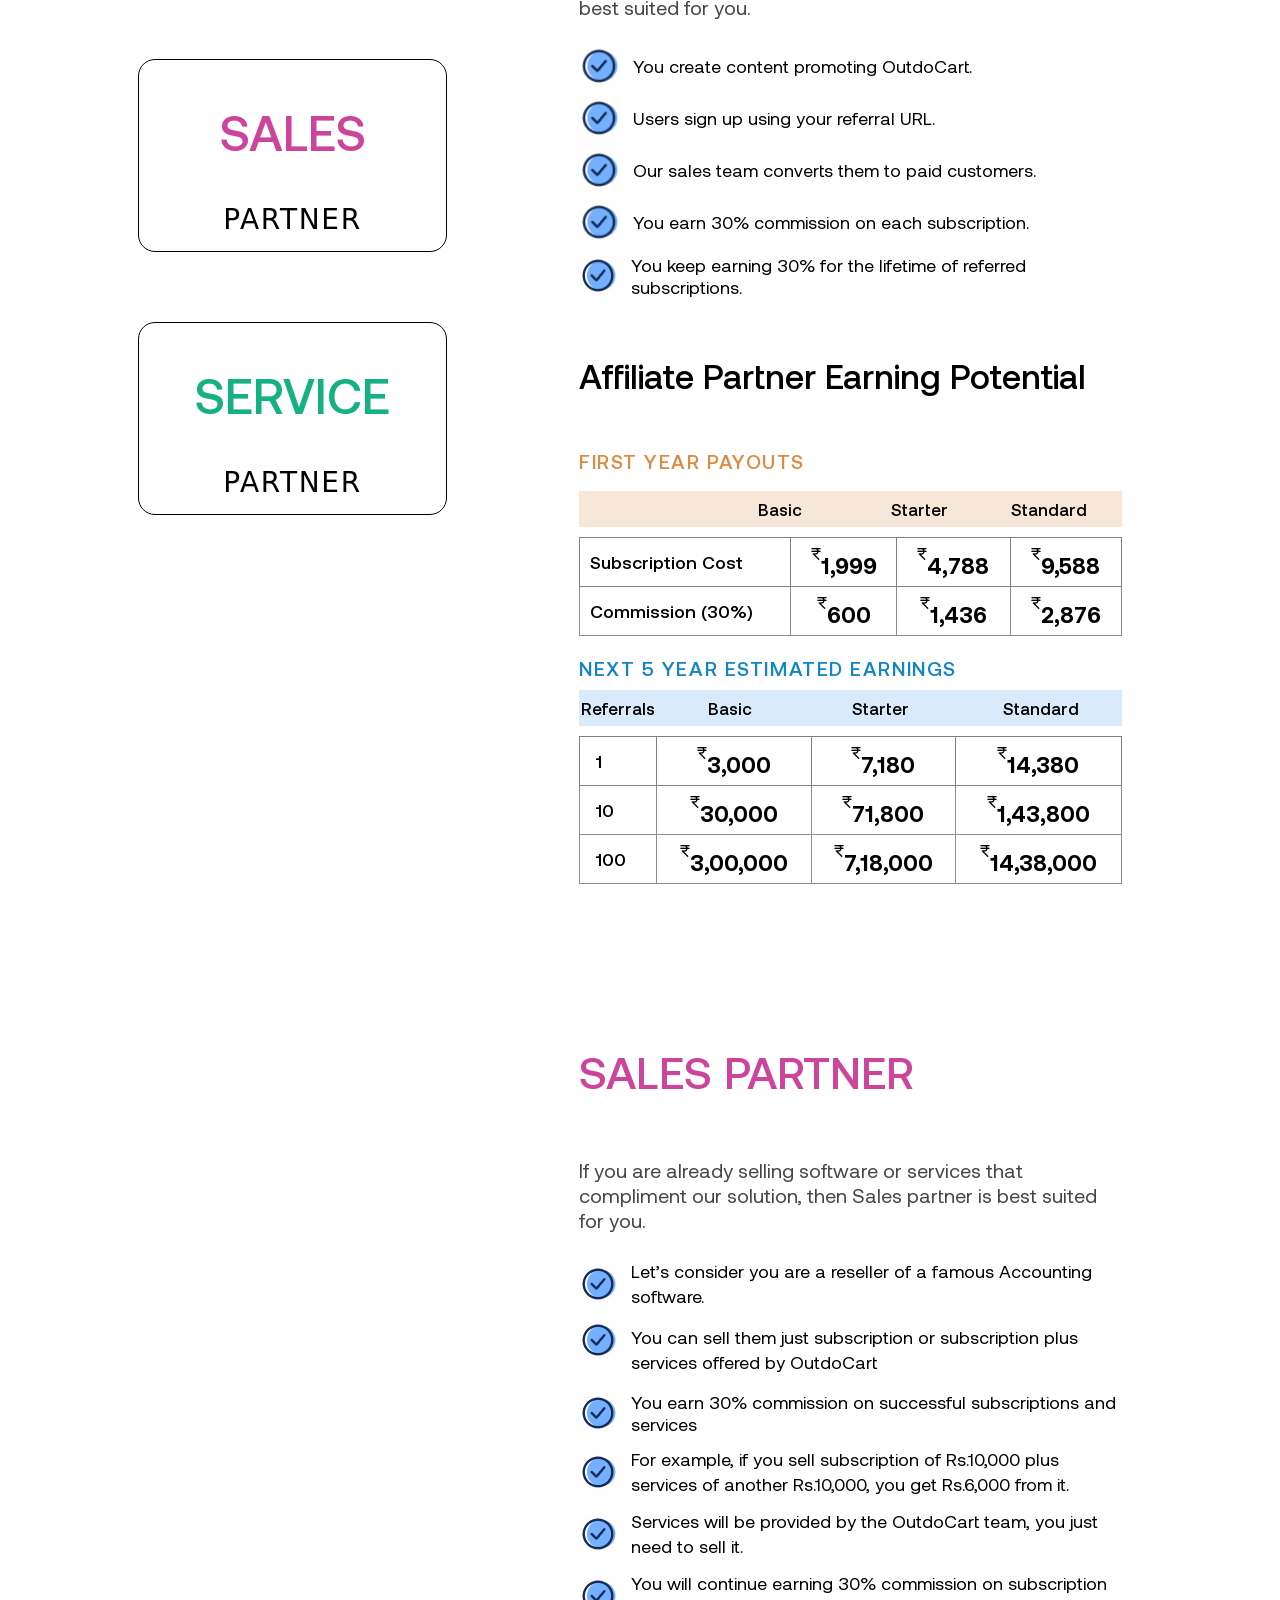
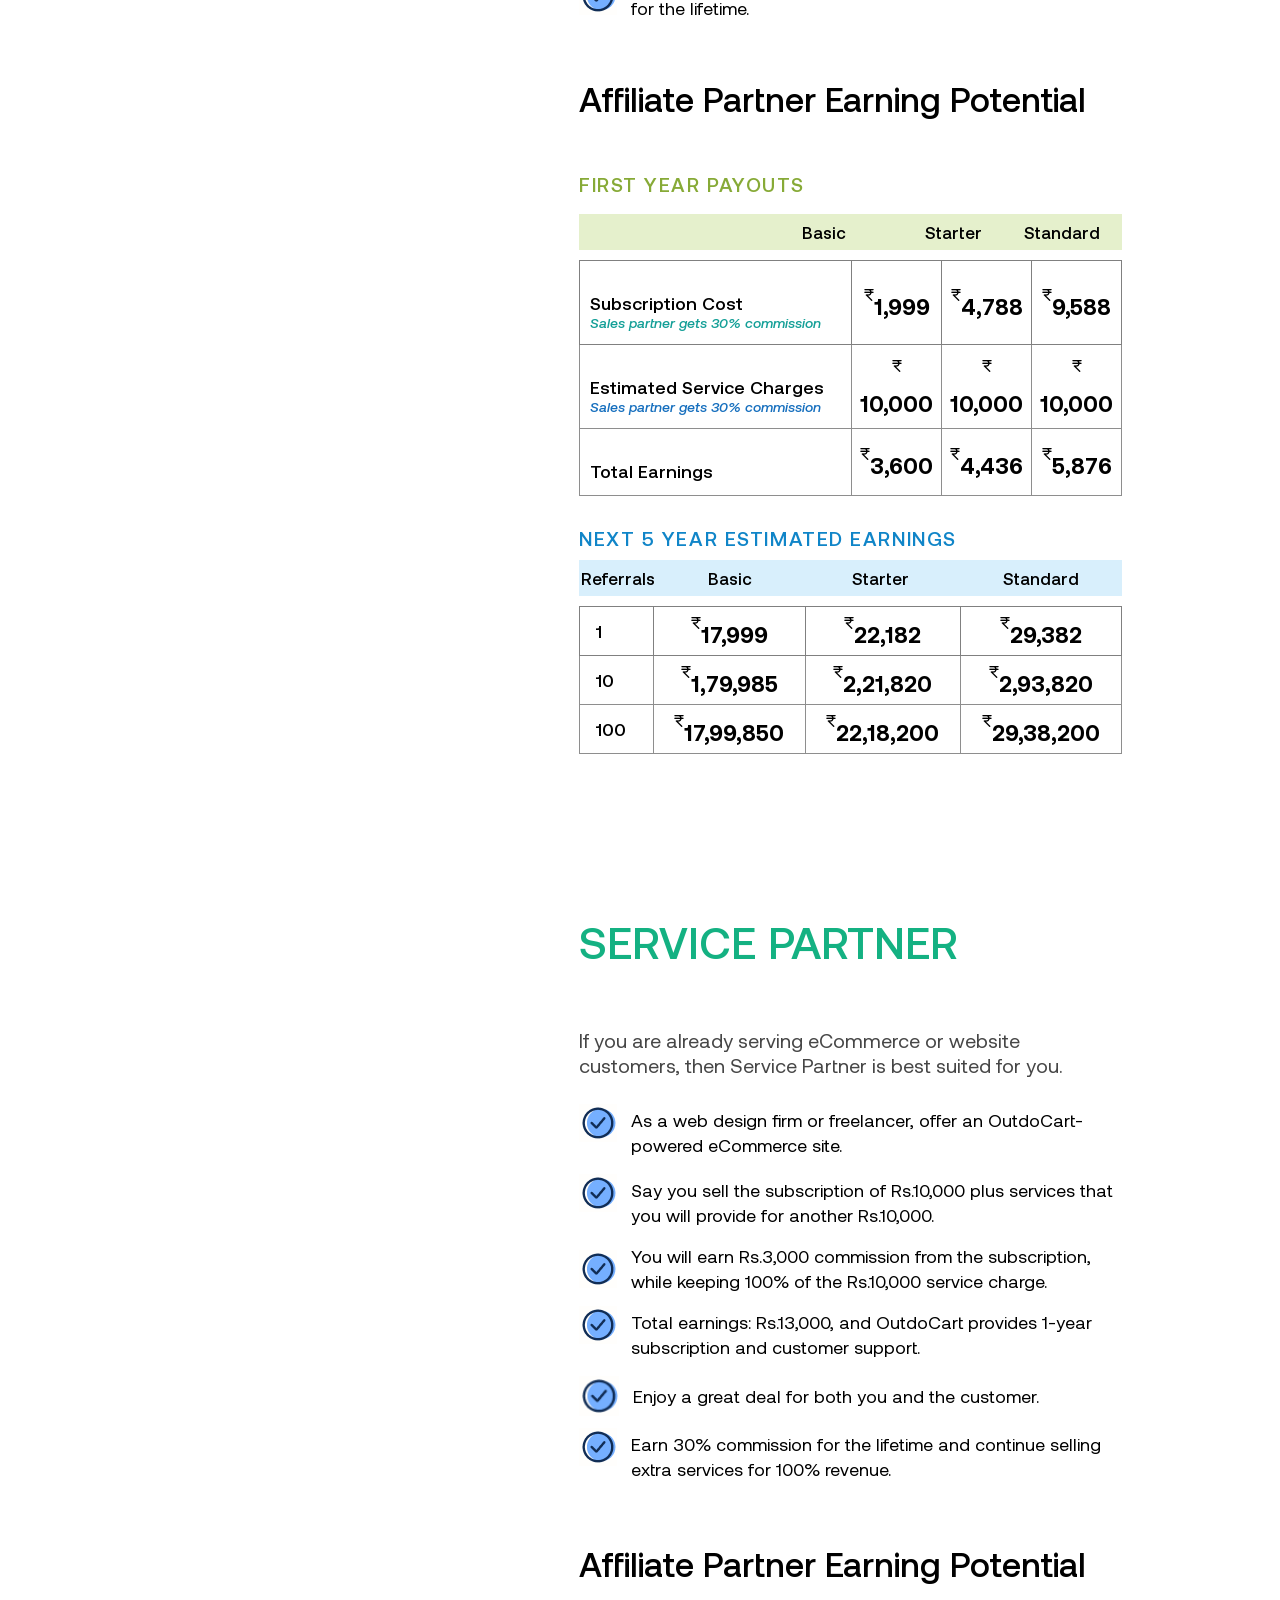
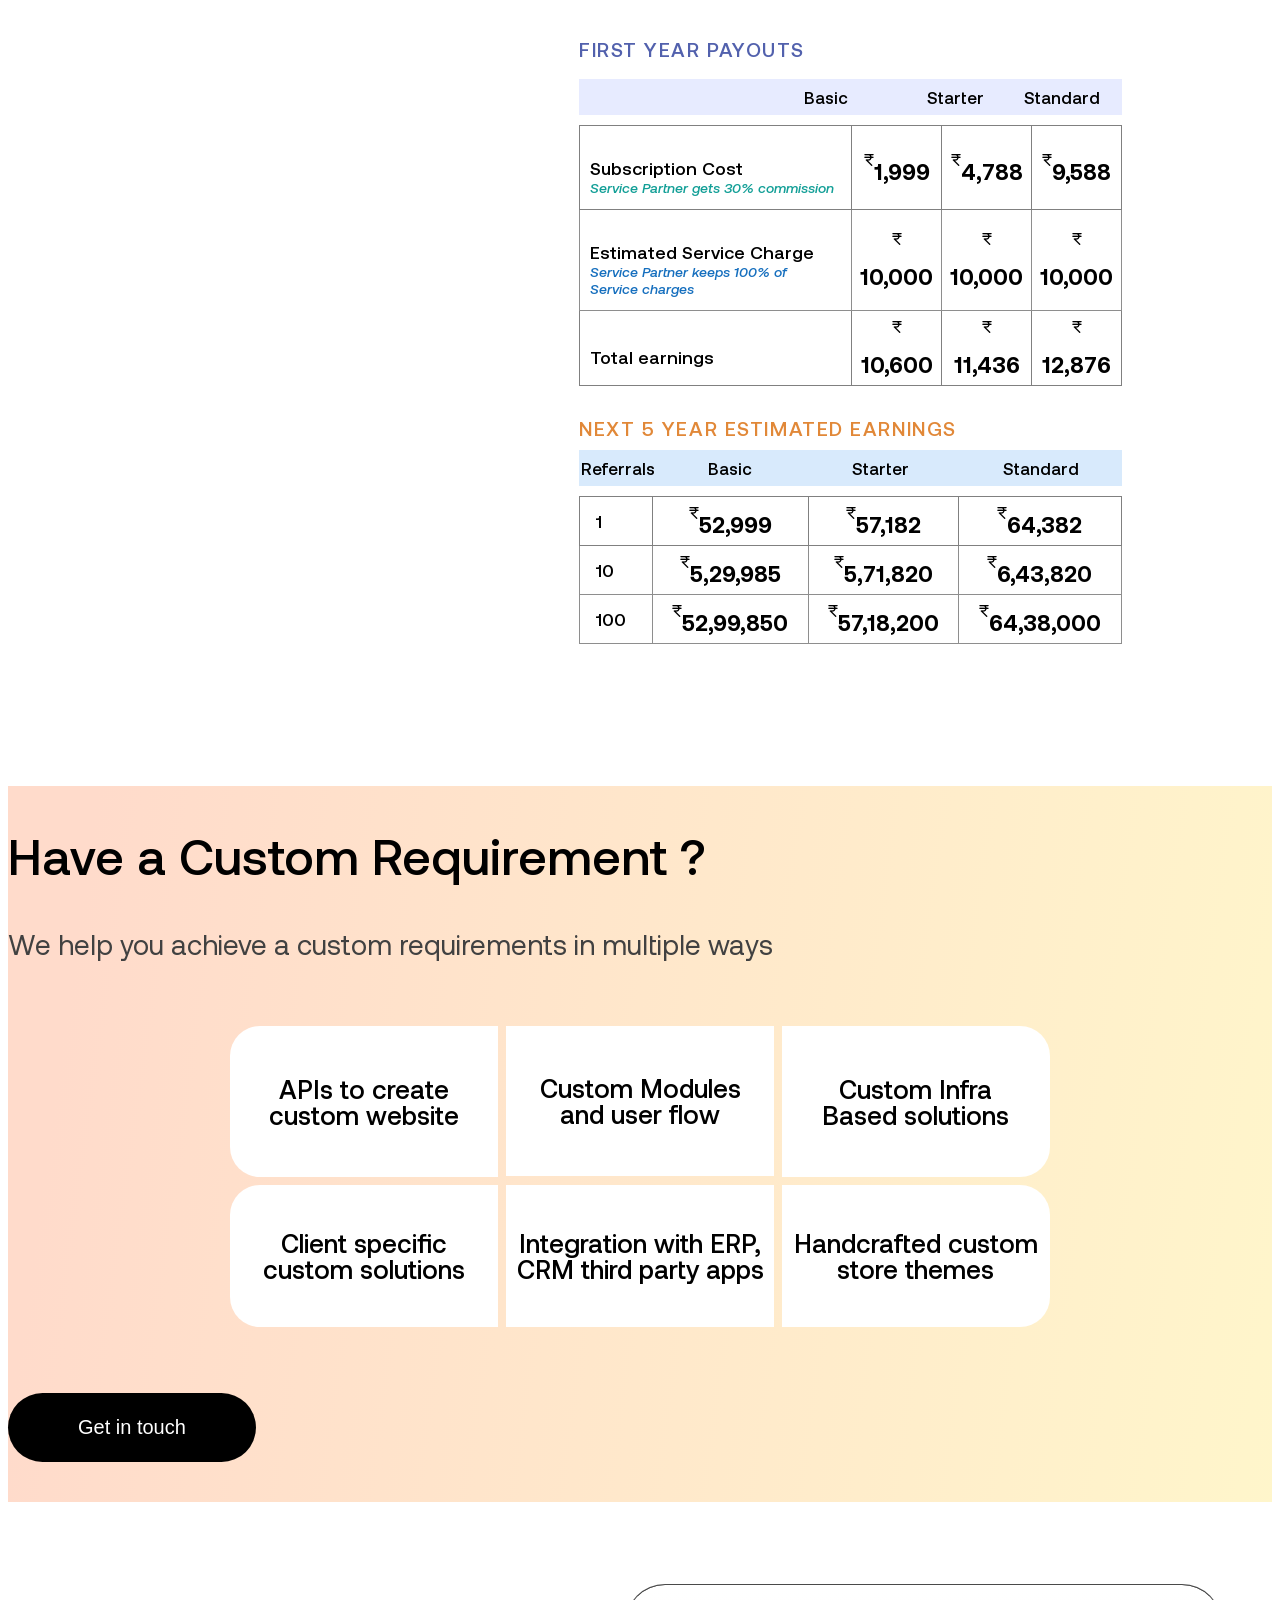
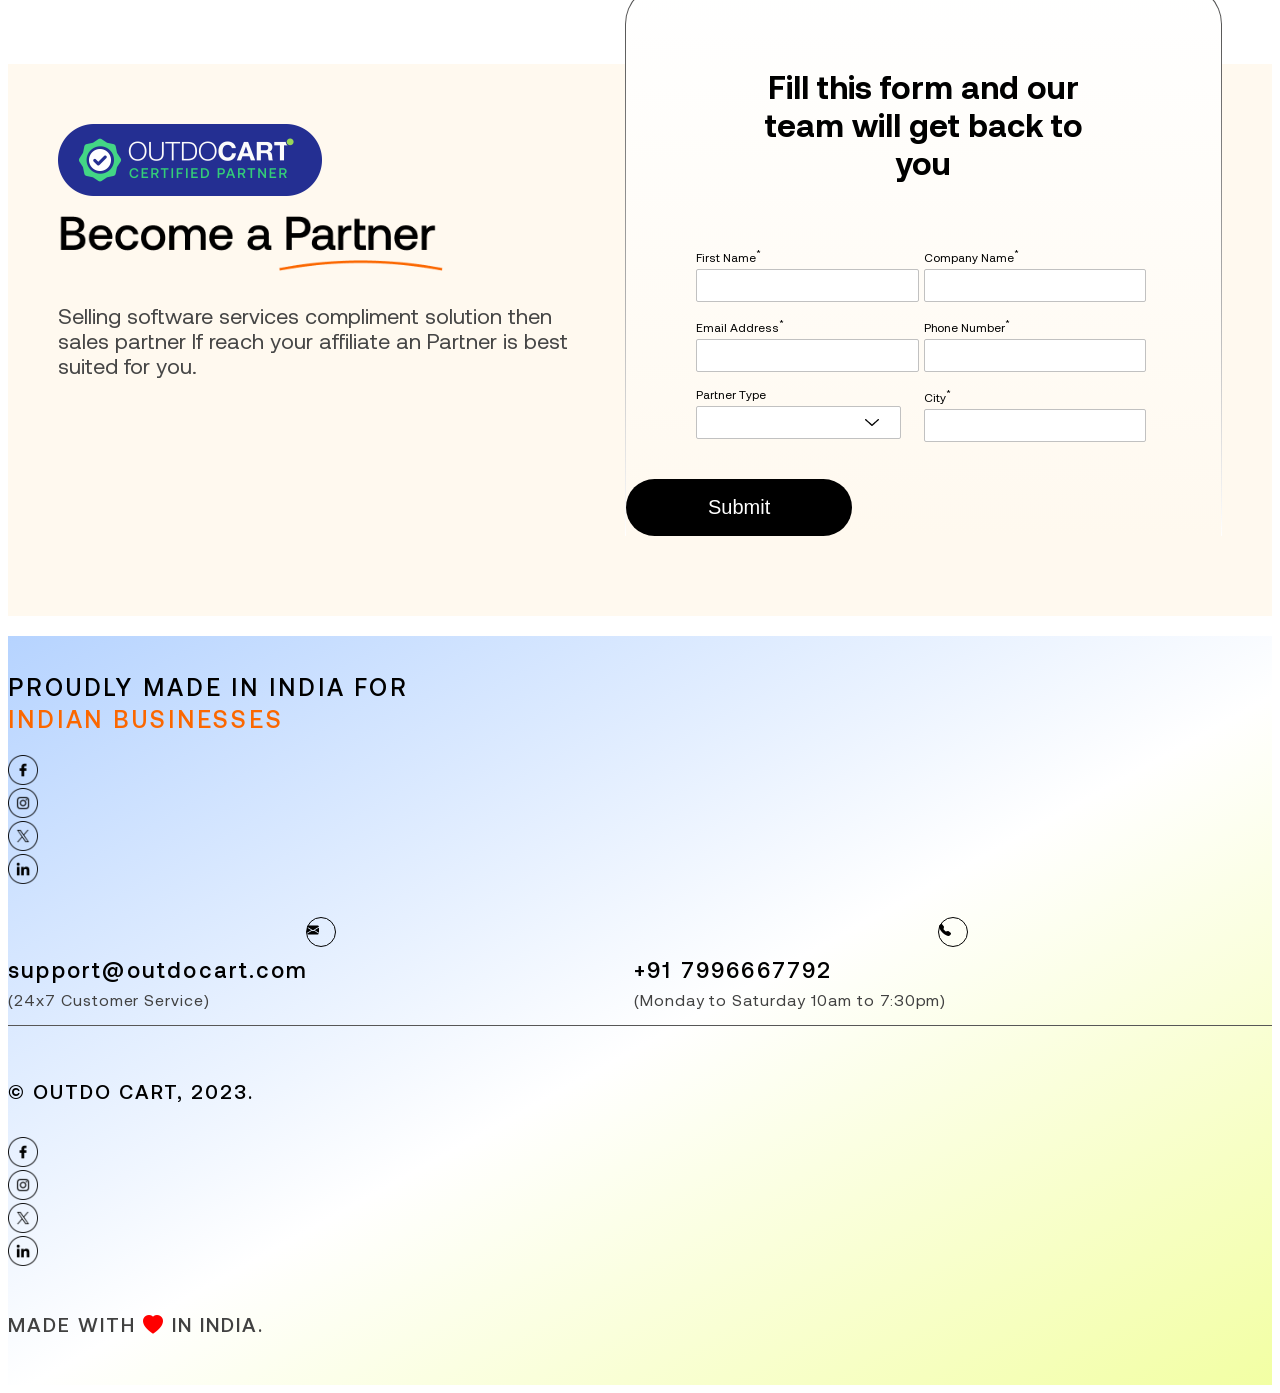
==== commit 9ab20185: "changes13" ====
--- a/index.html
+++ b/index.html
@@ -572,7 +572,7 @@
                         services
                     </li>
                     <li>
-                      <img class="sales" src="assets/img/success.png" alt="" />
+                      <img class="service12" src="assets/img/success.png" alt="" />
                       <span
                         >For example, if you sell subscription of Rs.10,000 plus
                         services of another Rs.10,000, you get Rs.6,000 from
